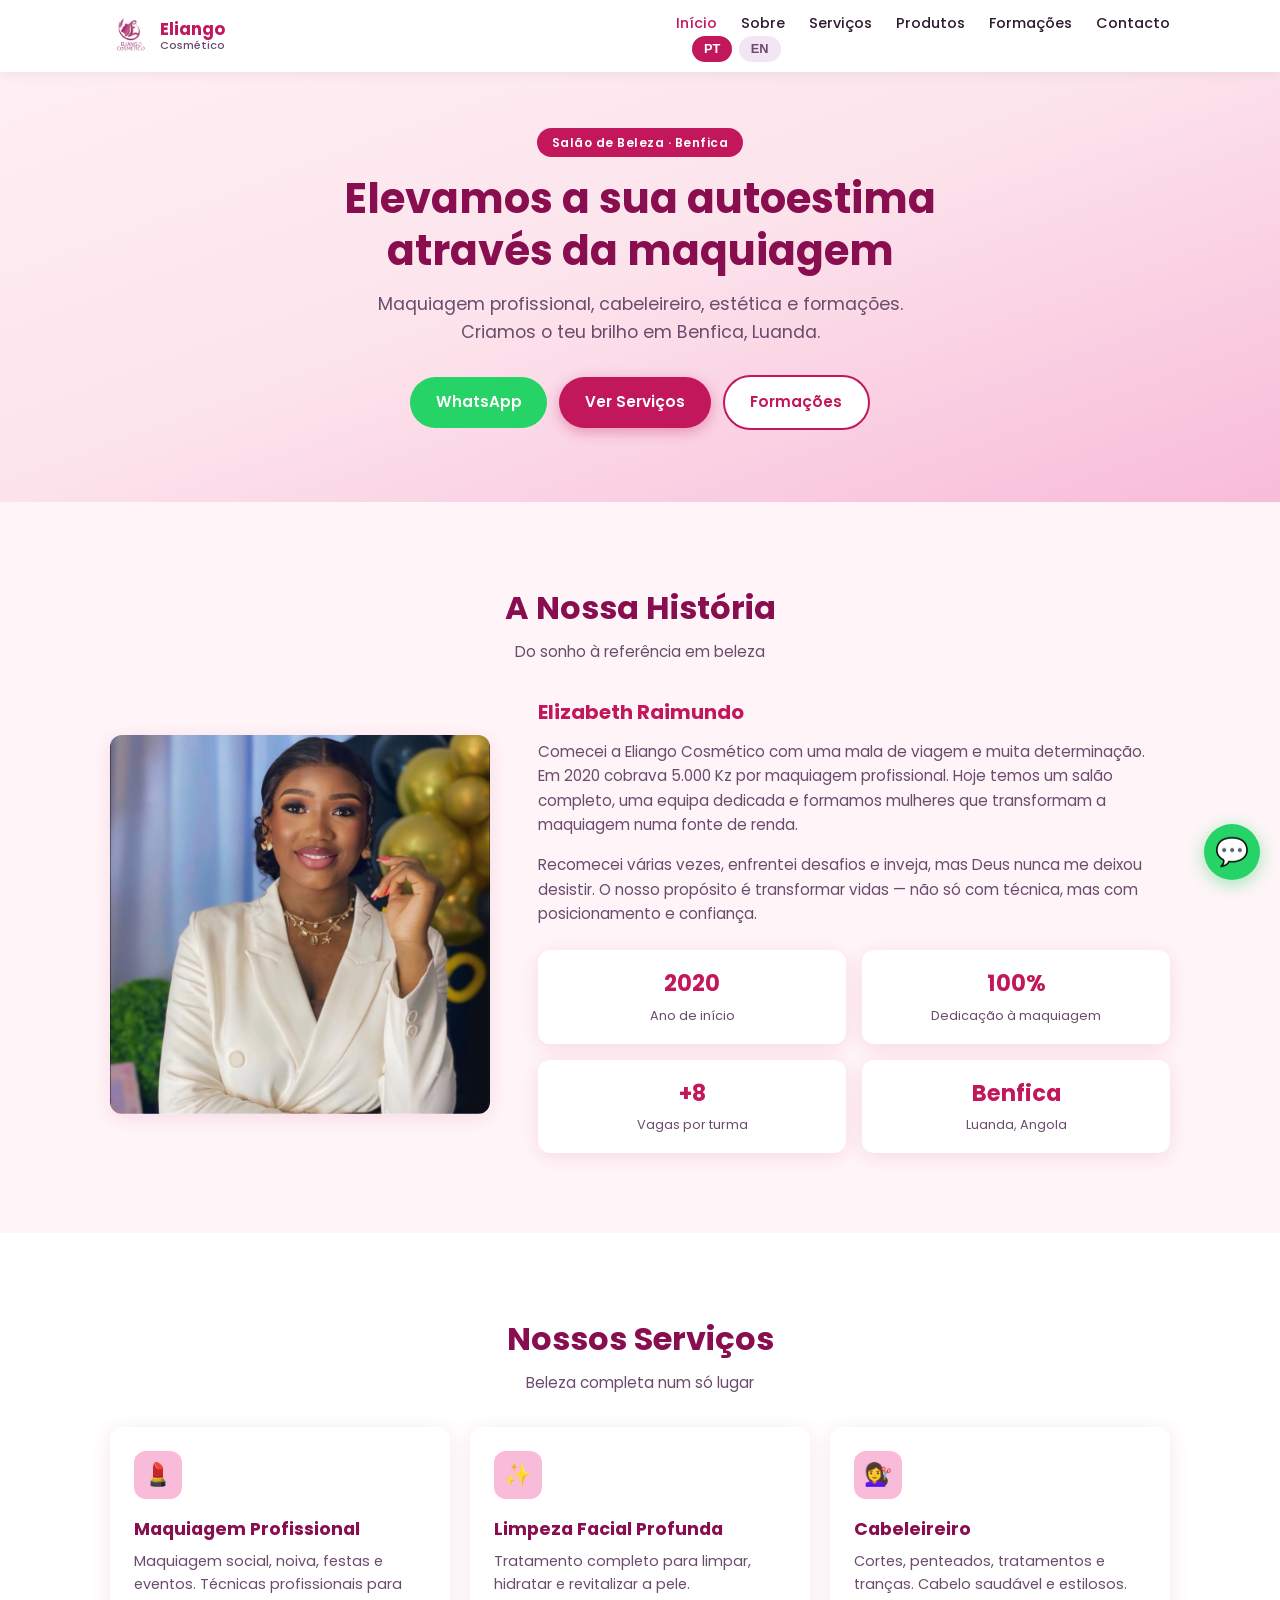
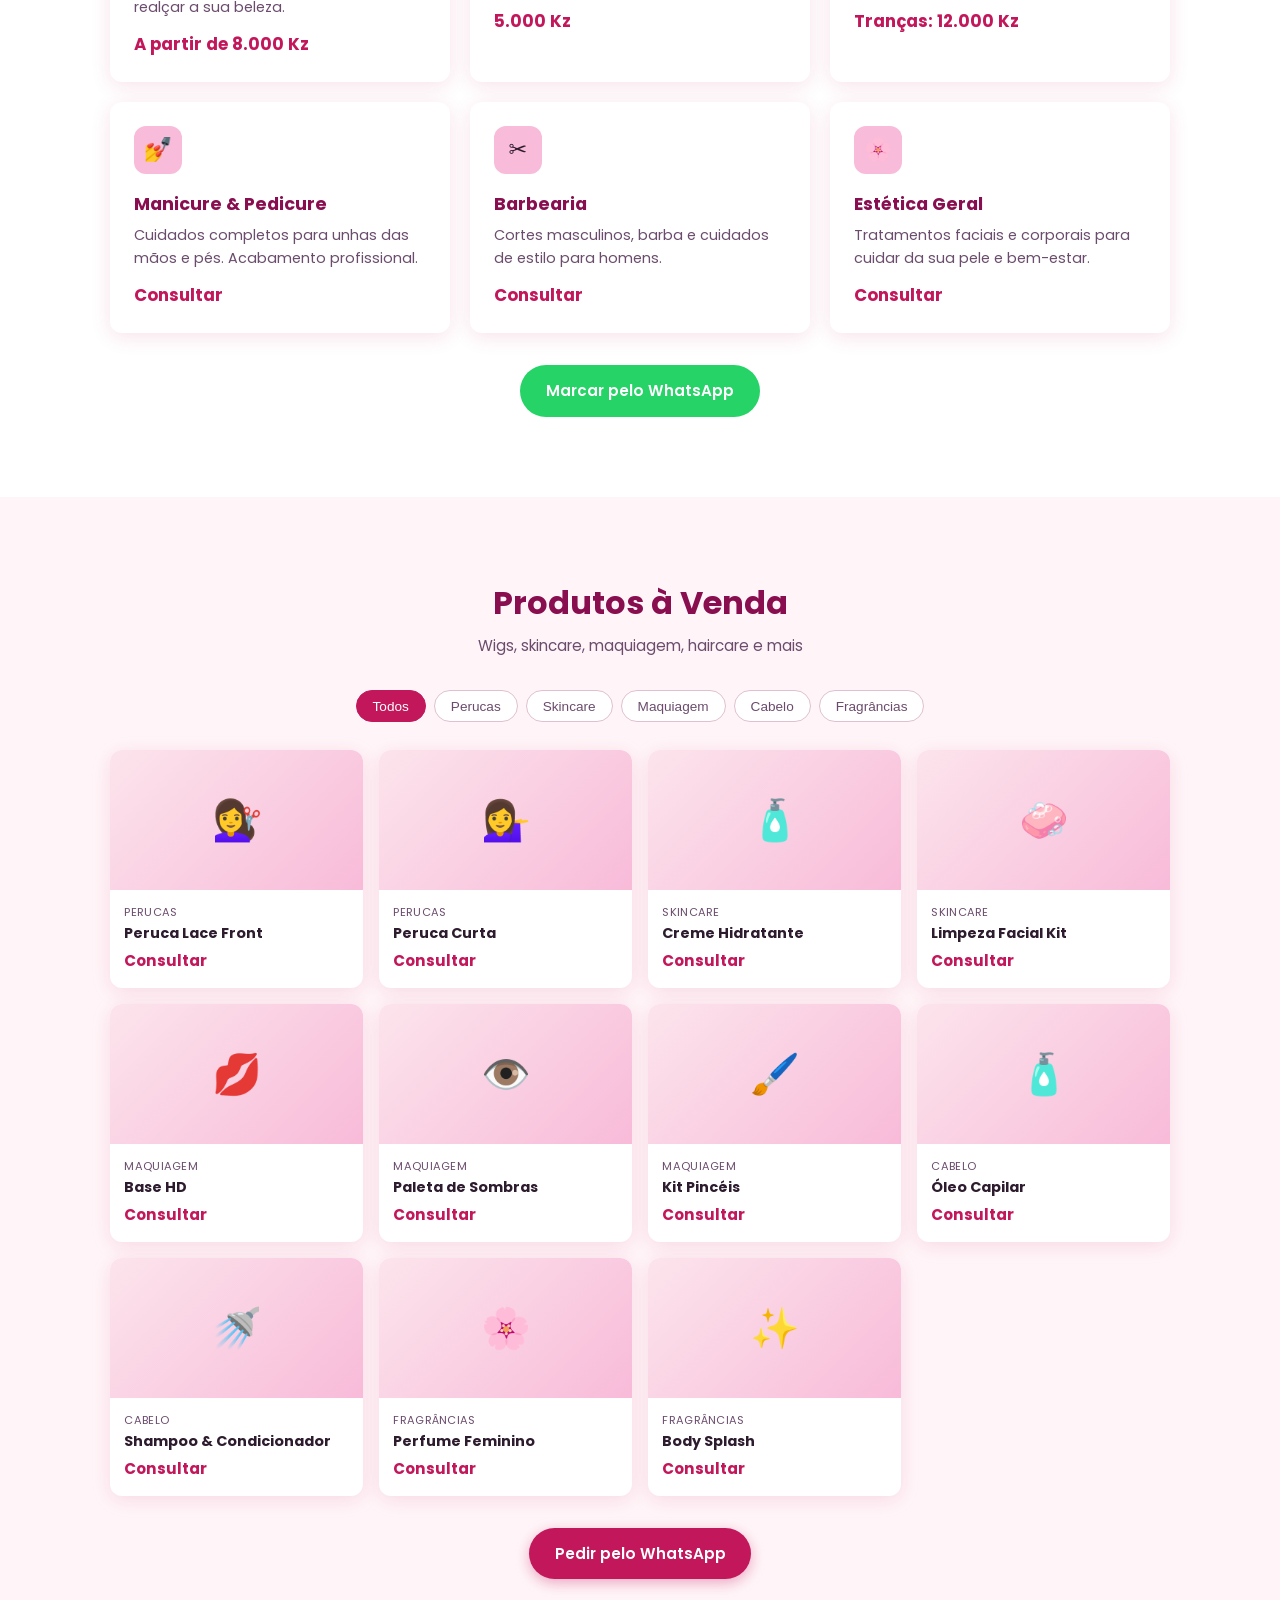
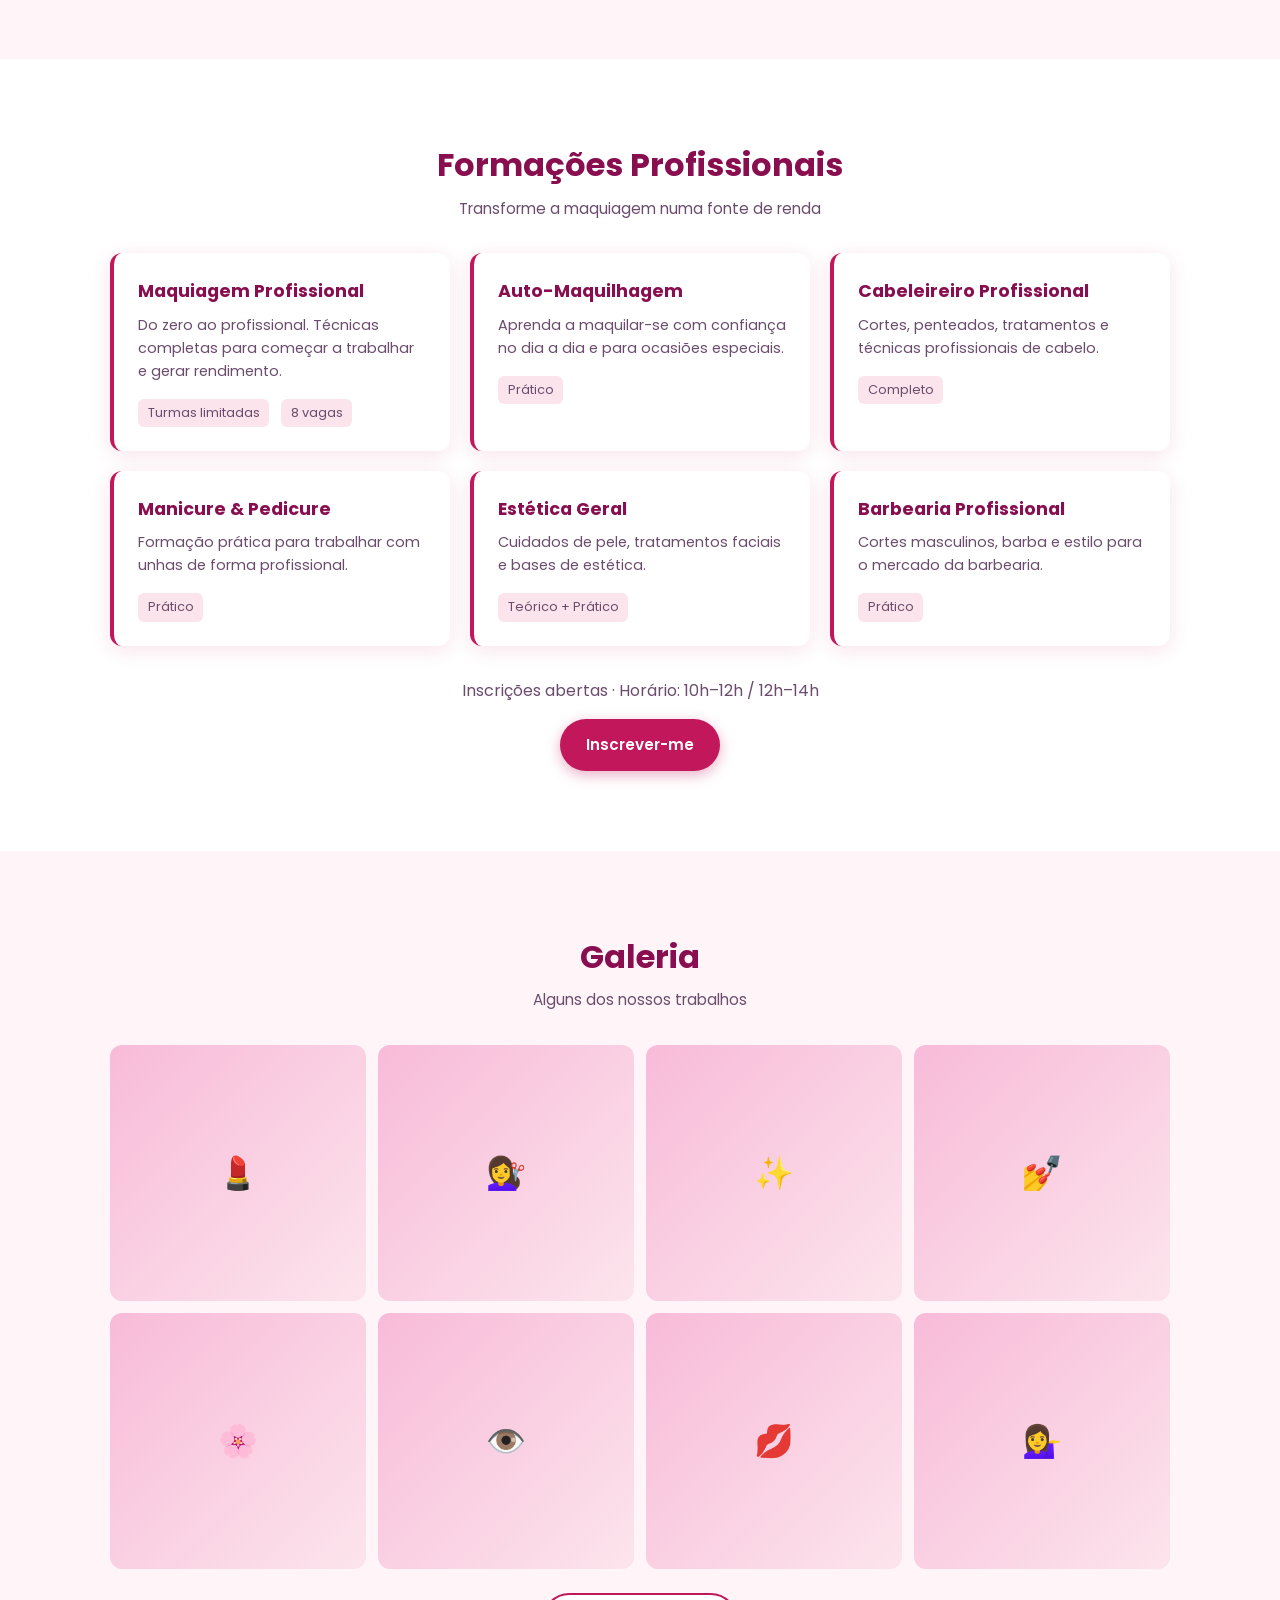
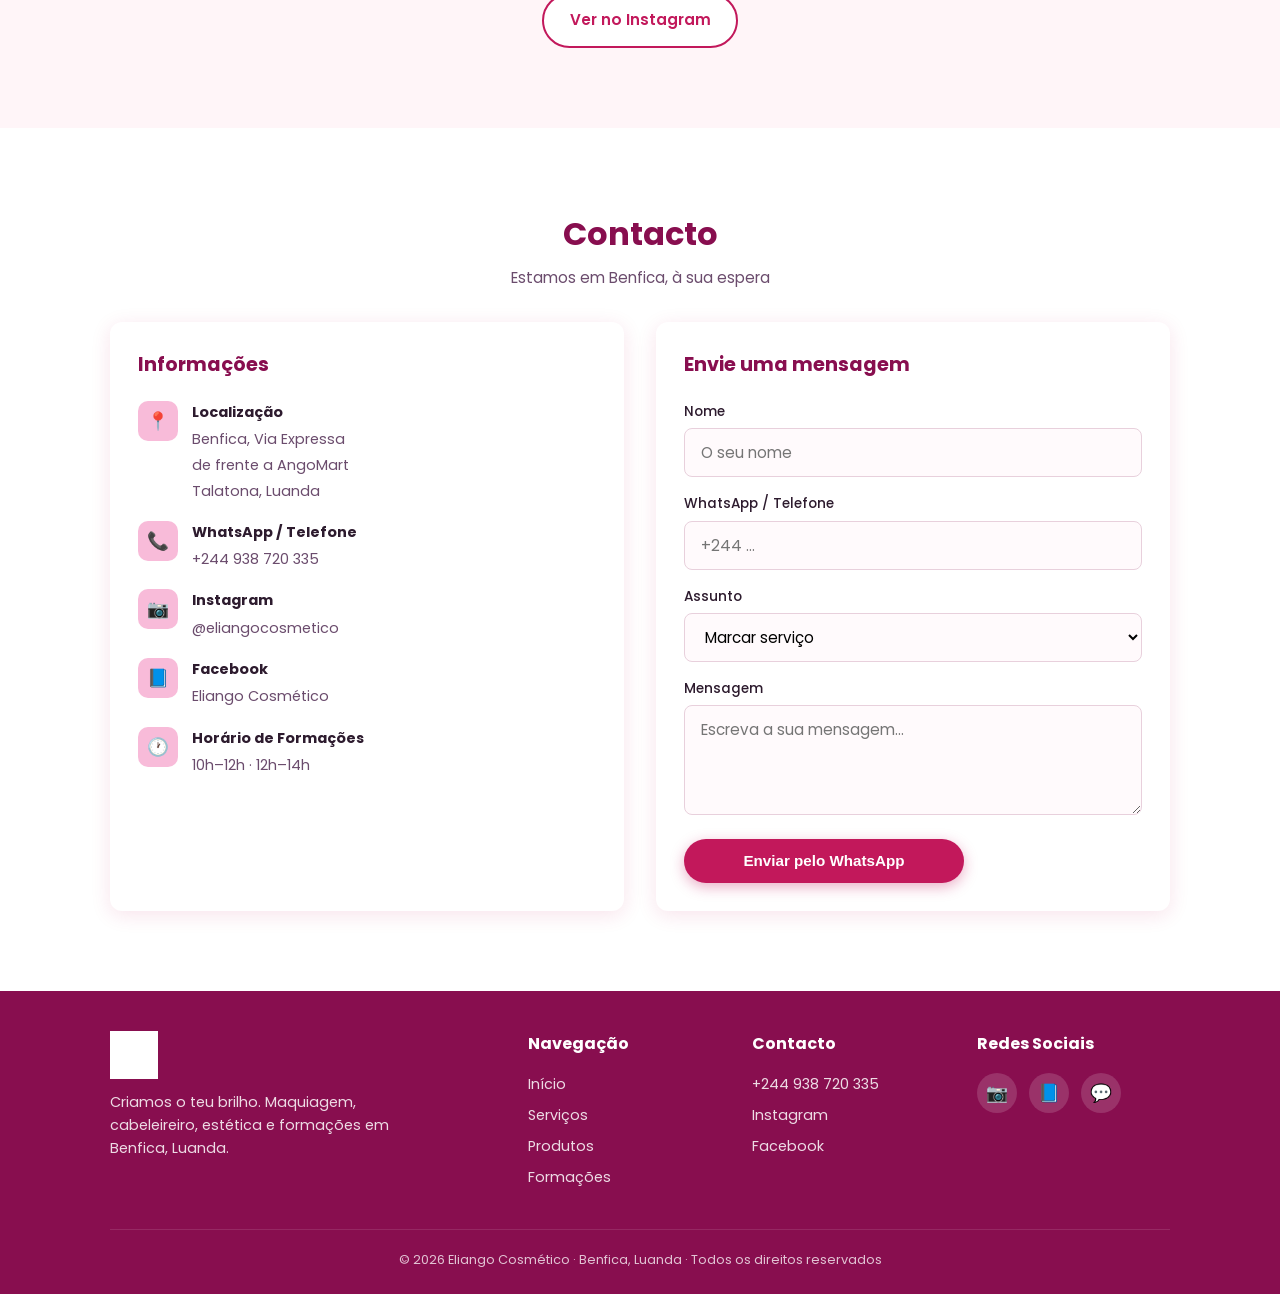
==== eliango-cosmetico/index.html @ 280f631f "Add files via upload" ====
<!DOCTYPE html>
<html lang="pt">
<head>
  <meta charset="UTF-8">
  <meta name="viewport" content="width=device-width, initial-scale=1.0">
  <title>Eliango Cosmético | Salão de Beleza - Benfica, Luanda</title>
  <meta name="description" content="Eliango Cosmético - Maquiagem, Cabeleireiro, Estética e Formações profissionais em Benfica, Talatona, Luanda. Elevamos a sua autoestima.">
  <link rel="preconnect" href="https://fonts.googleapis.com">
  <link rel="preconnect" href="https://fonts.gstatic.com" crossorigin>
  <link href="https://fonts.googleapis.com/css2?family=Poppins:wght@400;500;600;700&display=swap" rel="stylesheet">
  <link rel="stylesheet" href="css/style.css">
  <link rel="icon" href="images/logo.jpg">
</head>
<body>
  <!-- Header -->
  <header class="header">
    <div class="container header-inner">
      <a href="#inicio" class="logo">
        <img src="images/logo.jpg" alt="Eliango Cosmético">
        <div class="logo-text">
          Eliango
          <span>Cosmético</span>
        </div>
      </a>

      <button class="nav-toggle" aria-label="Menu" id="navToggle">
        <span></span>
        <span></span>
        <span></span>
      </button>

      <nav class="nav" id="nav">
        <ul>
          <li><a href="#inicio" data-lang="pt">Início</a><a href="#inicio" data-lang="en">Home</a></li>
          <li><a href="#sobre" data-lang="pt">Sobre</a><a href="#sobre" data-lang="en">About</a></li>
          <li><a href="#servicos" data-lang="pt">Serviços</a><a href="#servicos" data-lang="en">Services</a></li>
          <li><a href="#produtos" data-lang="pt">Produtos</a><a href="#produtos" data-lang="en">Products</a></li>
          <li><a href="#formacoes" data-lang="pt">Formações</a><a href="#formacoes" data-lang="en">Courses</a></li>
          <li><a href="#contacto" data-lang="pt">Contacto</a><a href="#contacto" data-lang="en">Contact</a></li>
        </ul>
        <div class="lang-toggle">
          <button class="lang-btn active" data-set-lang="pt">PT</button>
          <button class="lang-btn" data-set-lang="en">EN</button>
        </div>
      </nav>
    </div>
  </header>

  <!-- Hero -->
  <section class="hero" id="inicio">
    <div class="container hero-content">
      <span class="hero-badge" data-lang="pt">Salão de Beleza · Benfica</span>
      <span class="hero-badge" data-lang="en">Beauty Salon · Benfica</span>
      <h1 data-lang="pt">Elevamos a sua autoestima através da maquiagem</h1>
      <h1 data-lang="en">We elevate your self-esteem through makeup</h1>
      <p data-lang="pt">Maquiagem profissional, cabeleireiro, estética e formações. Criamos o teu brilho em Benfica, Luanda.</p>
      <p data-lang="en">Professional makeup, hairdressing, aesthetics and training. We create your glow in Benfica, Luanda.</p>
      <div class="hero-btns">
        <a href="https://wa.me/244938720335" class="btn btn-whatsapp" target="_blank" rel="noopener">
          <span>WhatsApp</span>
        </a>
        <a href="#servicos" class="btn btn-primary" data-lang="pt">Ver Serviços</a>
        <a href="#servicos" class="btn btn-primary" data-lang="en">View Services</a>
        <a href="#formacoes" class="btn btn-outline" data-lang="pt">Formações</a>
        <a href="#formacoes" class="btn btn-outline" data-lang="en">Courses</a>
      </div>
    </div>
  </section>

  <!-- About -->
  <section class="section" id="sobre">
    <div class="container">
      <div class="section-title">
        <h2 data-lang="pt">A Nossa História</h2>
        <h2 data-lang="en">Our Story</h2>
        <p data-lang="pt">Do sonho à referência em beleza</p>
        <p data-lang="en">From dream to beauty reference</p>
      </div>
      <div class="about-grid">
        <img src="images/owner.jpg" alt="Elizabeth Raimundo - Fundadora" class="about-img">
        <div class="about-text">
          <h3 data-lang="pt">Elizabeth Raimundo</h3>
          <h3 data-lang="en">Elizabeth Raimundo</h3>
          <p data-lang="pt">Comecei a Eliango Cosmético com uma mala de viagem e muita determinação. Em 2020 cobrava 5.000 Kz por maquiagem profissional. Hoje temos um salão completo, uma equipa dedicada e formamos mulheres que transformam a maquiagem numa fonte de renda.</p>
          <p data-lang="en">I started Eliango Cosmético with a travel bag and a lot of determination. In 2020 I charged 5,000 Kz for professional makeup. Today we have a full salon, a dedicated team and we train women who turn makeup into a source of income.</p>
          <p data-lang="pt">Recomecei várias vezes, enfrentei desafios e inveja, mas Deus nunca me deixou desistir. O nosso propósito é transformar vidas — não só com técnica, mas com posicionamento e confiança.</p>
          <p data-lang="en">I restarted several times, faced challenges and envy, but God never let me give up. Our purpose is to transform lives — not only with technique, but with positioning and confidence.</p>
          <div class="about-stats">
            <div class="stat">
              <strong>2020</strong>
              <span data-lang="pt">Ano de início</span>
              <span data-lang="en">Starting year</span>
            </div>
            <div class="stat">
              <strong>100%</strong>
              <span data-lang="pt">Dedicação à maquiagem</span>
              <span data-lang="en">Dedicated to makeup</span>
            </div>
            <div class="stat">
              <strong>+8</strong>
              <span data-lang="pt">Vagas por turma</span>
              <span data-lang="en">Spots per class</span>
            </div>
            <div class="stat">
              <strong>Benfica</strong>
              <span data-lang="pt">Luanda, Angola</span>
              <span data-lang="en">Luanda, Angola</span>
            </div>
          </div>
        </div>
      </div>
    </div>
  </section>

  <!-- Services -->
  <section class="section" id="servicos" style="background:#fff;">
    <div class="container">
      <div class="section-title">
        <h2 data-lang="pt">Nossos Serviços</h2>
        <h2 data-lang="en">Our Services</h2>
        <p data-lang="pt">Beleza completa num só lugar</p>
        <p data-lang="en">Complete beauty in one place</p>
      </div>
      <div class="services-grid">
        <div class="service-card">
          <div class="service-icon">💄</div>
          <h3 data-lang="pt">Maquiagem Profissional</h3>
          <h3 data-lang="en">Professional Makeup</h3>
          <p data-lang="pt">Maquiagem social, noiva, festas e eventos. Técnicas profissionais para realçar a sua beleza.</p>
          <p data-lang="en">Social, bridal, party and event makeup. Professional techniques to enhance your beauty.</p>
          <div class="service-price">A partir de 8.000 Kz</div>
        </div>
        <div class="service-card">
          <div class="service-icon">✨</div>
          <h3 data-lang="pt">Limpeza Facial Profunda</h3>
          <h3 data-lang="en">Deep Facial Cleansing</h3>
          <p data-lang="pt">Tratamento completo para limpar, hidratar e revitalizar a pele.</p>
          <p data-lang="en">Complete treatment to cleanse, hydrate and revitalize the skin.</p>
          <div class="service-price">5.000 Kz</div>
        </div>
        <div class="service-card">
          <div class="service-icon">💇‍♀️</div>
          <h3 data-lang="pt">Cabeleireiro</h3>
          <h3 data-lang="en">Hairdressing</h3>
          <p data-lang="pt">Cortes, penteados, tratamentos e tranças. Cabelo saudável e estilosos.</p>
          <p data-lang="en">Cuts, hairstyles, treatments and braids. Healthy and stylish hair.</p>
          <div class="service-price">Tranças: 12.000 Kz</div>
        </div>
        <div class="service-card">
          <div class="service-icon">💅</div>
          <h3 data-lang="pt">Manicure & Pedicure</h3>
          <h3 data-lang="en">Manicure & Pedicure</h3>
          <p data-lang="pt">Cuidados completos para unhas das mãos e pés. Acabamento profissional.</p>
          <p data-lang="en">Complete care for hands and feet nails. Professional finish.</p>
          <div class="service-price">Consultar</div>
        </div>
        <div class="service-card">
          <div class="service-icon">✂️</div>
          <h3 data-lang="pt">Barbearia</h3>
          <h3 data-lang="en">Barbershop</h3>
          <p data-lang="pt">Cortes masculinos, barba e cuidados de estilo para homens.</p>
          <p data-lang="en">Men's cuts, beard and style care.</p>
          <div class="service-price">Consultar</div>
        </div>
        <div class="service-card">
          <div class="service-icon">🌸</div>
          <h3 data-lang="pt">Estética Geral</h3>
          <h3 data-lang="en">General Aesthetics</h3>
          <p data-lang="pt">Tratamentos faciais e corporais para cuidar da sua pele e bem-estar.</p>
          <p data-lang="en">Facial and body treatments to care for your skin and well-being.</p>
          <div class="service-price">Consultar</div>
        </div>
      </div>
      <div style="text-align:center;margin-top:2rem;">
        <a href="https://wa.me/244938720335?text=Olá! Gostaria de marcar um serviço." class="btn btn-whatsapp" target="_blank" rel="noopener" data-lang="pt">Marcar pelo WhatsApp</a>
        <a href="https://wa.me/244938720335?text=Hello! I would like to book a service." class="btn btn-whatsapp" target="_blank" rel="noopener" data-lang="en">Book via WhatsApp</a>
      </div>
    </div>
  </section>

  <!-- Products -->
  <section class="section" id="produtos">
    <div class="container">
      <div class="section-title">
        <h2 data-lang="pt">Produtos à Venda</h2>
        <h2 data-lang="en">Products for Sale</h2>
        <p data-lang="pt">Wigs, skincare, maquiagem, haircare e mais</p>
        <p data-lang="en">Wigs, skincare, makeup, haircare and more</p>
      </div>

      <div class="products-tabs">
        <button class="tab-btn active" data-tab="all" data-lang="pt">Todos</button>
        <button class="tab-btn active" data-tab="all" data-lang="en">All</button>
        <button class="tab-btn" data-tab="wigs" data-lang="pt">Perucas</button>
        <button class="tab-btn" data-tab="wigs" data-lang="en">Wigs</button>
        <button class="tab-btn" data-tab="skincare">Skincare</button>
        <button class="tab-btn" data-tab="makeup" data-lang="pt">Maquiagem</button>
        <button class="tab-btn" data-tab="makeup" data-lang="en">Makeup</button>
        <button class="tab-btn" data-tab="hair" data-lang="pt">Cabelo</button>
        <button class="tab-btn" data-tab="hair" data-lang="en">Haircare</button>
        <button class="tab-btn" data-tab="fragrance" data-lang="pt">Fragrâncias</button>
        <button class="tab-btn" data-tab="fragrance" data-lang="en">Fragrances</button>
      </div>

      <div class="products-grid" id="productsGrid">
        <!-- Wigs -->
        <div class="product-card" data-cat="wigs">
          <div class="product-img">💇‍♀️</div>
          <div class="product-info">
            <div class="cat" data-lang="pt">Perucas</div>
            <div class="cat" data-lang="en">Wigs</div>
            <h4 data-lang="pt">Peruca Lace Front</h4>
            <h4 data-lang="en">Lace Front Wig</h4>
            <div class="price">Consultar</div>
          </div>
        </div>
        <div class="product-card" data-cat="wigs">
          <div class="product-img">💁‍♀️</div>
          <div class="product-info">
            <div class="cat" data-lang="pt">Perucas</div>
            <div class="cat" data-lang="en">Wigs</div>
            <h4 data-lang="pt">Peruca Curta</h4>
            <h4 data-lang="en">Short Wig</h4>
            <div class="price">Consultar</div>
          </div>
        </div>
        <!-- Skincare -->
        <div class="product-card" data-cat="skincare">
          <div class="product-img">🧴</div>
          <div class="product-info">
            <div class="cat">Skincare</div>
            <h4 data-lang="pt">Creme Hidratante</h4>
            <h4 data-lang="en">Moisturizing Cream</h4>
            <div class="price">Consultar</div>
          </div>
        </div>
        <div class="product-card" data-cat="skincare">
          <div class="product-img">🧼</div>
          <div class="product-info">
            <div class="cat">Skincare</div>
            <h4 data-lang="pt">Limpeza Facial Kit</h4>
            <h4 data-lang="en">Facial Cleansing Kit</h4>
            <div class="price">Consultar</div>
          </div>
        </div>
        <!-- Makeup -->
        <div class="product-card" data-cat="makeup">
          <div class="product-img">💋</div>
          <div class="product-info">
            <div class="cat" data-lang="pt">Maquiagem</div>
            <div class="cat" data-lang="en">Makeup</div>
            <h4 data-lang="pt">Base HD</h4>
            <h4 data-lang="en">HD Foundation</h4>
            <div class="price">Consultar</div>
          </div>
        </div>
        <div class="product-card" data-cat="makeup">
          <div class="product-img">👁️</div>
          <div class="product-info">
            <div class="cat" data-lang="pt">Maquiagem</div>
            <div class="cat" data-lang="en">Makeup</div>
            <h4 data-lang="pt">Paleta de Sombras</h4>
            <h4 data-lang="en">Eyeshadow Palette</h4>
            <div class="price">Consultar</div>
          </div>
        </div>
        <div class="product-card" data-cat="makeup">
          <div class="product-img">🖌️</div>
          <div class="product-info">
            <div class="cat" data-lang="pt">Maquiagem</div>
            <div class="cat" data-lang="en">Makeup</div>
            <h4 data-lang="pt">Kit Pincéis</h4>
            <h4 data-lang="en">Brush Kit</h4>
            <div class="price">Consultar</div>
          </div>
        </div>
        <!-- Hair -->
        <div class="product-card" data-cat="hair">
          <div class="product-img">🧴</div>
          <div class="product-info">
            <div class="cat" data-lang="pt">Cabelo</div>
            <div class="cat" data-lang="en">Haircare</div>
            <h4 data-lang="pt">Óleo Capilar</h4>
            <h4 data-lang="en">Hair Oil</h4>
            <div class="price">Consultar</div>
          </div>
        </div>
        <div class="product-card" data-cat="hair">
          <div class="product-img">🚿</div>
          <div class="product-info">
            <div class="cat" data-lang="pt">Cabelo</div>
            <div class="cat" data-lang="en">Haircare</div>
            <h4 data-lang="pt">Shampoo & Condicionador</h4>
            <h4 data-lang="en">Shampoo & Conditioner</h4>
            <div class="price">Consultar</div>
          </div>
        </div>
        <!-- Fragrance -->
        <div class="product-card" data-cat="fragrance">
          <div class="product-img">🌸</div>
          <div class="product-info">
            <div class="cat" data-lang="pt">Fragrâncias</div>
            <div class="cat" data-lang="en">Fragrances</div>
            <h4 data-lang="pt">Perfume Feminino</h4>
            <h4 data-lang="en">Women's Perfume</h4>
            <div class="price">Consultar</div>
          </div>
        </div>
        <div class="product-card" data-cat="fragrance">
          <div class="product-img">✨</div>
          <div class="product-info">
            <div class="cat" data-lang="pt">Fragrâncias</div>
            <div class="cat" data-lang="en">Fragrances</div>
            <h4 data-lang="pt">Body Splash</h4>
            <h4 data-lang="en">Body Splash</h4>
            <div class="price">Consultar</div>
          </div>
        </div>
      </div>
      <div style="text-align:center;margin-top:2rem;">
        <a href="https://wa.me/244938720335?text=Olá! Quero saber sobre produtos disponíveis." class="btn btn-primary" target="_blank" rel="noopener" data-lang="pt">Pedir pelo WhatsApp</a>
        <a href="https://wa.me/244938720335?text=Hello! I want to know about available products." class="btn btn-primary" target="_blank" rel="noopener" data-lang="en">Ask via WhatsApp</a>
      </div>
    </div>
  </section>

  <!-- Courses -->
  <section class="section" id="formacoes" style="background:#fff;">
    <div class="container">
      <div class="section-title">
        <h2 data-lang="pt">Formações Profissionais</h2>
        <h2 data-lang="en">Professional Courses</h2>
        <p data-lang="pt">Transforme a maquiagem numa fonte de renda</p>
        <p data-lang="en">Turn makeup into a source of income</p>
      </div>
      <div class="courses-grid">
        <div class="course-card">
          <h3 data-lang="pt">Maquiagem Profissional</h3>
          <h3 data-lang="en">Professional Makeup</h3>
          <p data-lang="pt">Do zero ao profissional. Técnicas completas para começar a trabalhar e gerar rendimento.</p>
          <p data-lang="en">From zero to professional. Complete techniques to start working and generate income.</p>
          <div class="course-meta">
            <span data-lang="pt">Turmas limitadas</span>
            <span data-lang="en">Limited classes</span>
            <span data-lang="pt">8 vagas</span>
            <span data-lang="en">8 spots</span>
          </div>
        </div>
        <div class="course-card">
          <h3 data-lang="pt">Auto-Maquilhagem</h3>
          <h3 data-lang="en">Self-Makeup</h3>
          <p data-lang="pt">Aprenda a maquilar-se com confiança no dia a dia e para ocasiões especiais.</p>
          <p data-lang="en">Learn to do your own makeup with confidence for everyday and special occasions.</p>
          <div class="course-meta">
            <span data-lang="pt">Prático</span>
            <span data-lang="en">Practical</span>
          </div>
        </div>
        <div class="course-card">
          <h3 data-lang="pt">Cabeleireiro Profissional</h3>
          <h3 data-lang="en">Professional Hairdressing</h3>
          <p data-lang="pt">Cortes, penteados, tratamentos e técnicas profissionais de cabelo.</p>
          <p data-lang="en">Cuts, hairstyles, treatments and professional hair techniques.</p>
          <div class="course-meta">
            <span data-lang="pt">Completo</span>
            <span data-lang="en">Complete</span>
          </div>
        </div>
        <div class="course-card">
          <h3 data-lang="pt">Manicure & Pedicure</h3>
          <h3 data-lang="en">Manicure & Pedicure</h3>
          <p data-lang="pt">Formação prática para trabalhar com unhas de forma profissional.</p>
          <p data-lang="en">Practical training to work with nails professionally.</p>
          <div class="course-meta">
            <span data-lang="pt">Prático</span>
            <span data-lang="en">Practical</span>
          </div>
        </div>
        <div class="course-card">
          <h3 data-lang="pt">Estética Geral</h3>
          <h3 data-lang="en">General Aesthetics</h3>
          <p data-lang="pt">Cuidados de pele, tratamentos faciais e bases de estética.</p>
          <p data-lang="en">Skin care, facial treatments and aesthetics foundations.</p>
          <div class="course-meta">
            <span data-lang="pt">Teórico + Prático</span>
            <span data-lang="en">Theory + Practice</span>
          </div>
        </div>
        <div class="course-card">
          <h3 data-lang="pt">Barbearia Profissional</h3>
          <h3 data-lang="en">Professional Barbershop</h3>
          <p data-lang="pt">Cortes masculinos, barba e estilo para o mercado da barbearia.</p>
          <p data-lang="en">Men's cuts, beard and style for the barbershop market.</p>
          <div class="course-meta">
            <span data-lang="pt">Prático</span>
            <span data-lang="en">Practical</span>
          </div>
        </div>
      </div>
      <div style="text-align:center;margin-top:2rem;">
        <p style="margin-bottom:1rem;color:var(--text-light);" data-lang="pt">Inscrições abertas · Horário: 10h–12h / 12h–14h</p>
        <p style="margin-bottom:1rem;color:var(--text-light);" data-lang="en">Registrations open · Schedule: 10h–12h / 12h–14h</p>
        <a href="https://wa.me/244938720335?text=Olá! Quero informações sobre as formações." class="btn btn-primary" target="_blank" rel="noopener" data-lang="pt">Inscrever-me</a>
        <a href="https://wa.me/244938720335?text=Hello! I want information about the courses." class="btn btn-primary" target="_blank" rel="noopener" data-lang="en">Enroll</a>
      </div>
    </div>
  </section>

  <!-- Gallery teaser -->
  <section class="section" id="galeria">
    <div class="container">
      <div class="section-title">
        <h2 data-lang="pt">Galeria</h2>
        <h2 data-lang="en">Gallery</h2>
        <p data-lang="pt">Alguns dos nossos trabalhos</p>
        <p data-lang="en">Some of our work</p>
      </div>
      <div class="gallery-grid">
        <div class="gallery-item">💄</div>
        <div class="gallery-item">💇‍♀️</div>
        <div class="gallery-item">✨</div>
        <div class="gallery-item">💅</div>
        <div class="gallery-item">🌸</div>
        <div class="gallery-item">👁️</div>
        <div class="gallery-item">💋</div>
        <div class="gallery-item">💁‍♀️</div>
      </div>
      <div style="text-align:center;margin-top:1.5rem;">
        <a href="https://www.instagram.com/eliangocosmetico/" target="_blank" rel="noopener" class="btn btn-outline" data-lang="pt">Ver no Instagram</a>
        <a href="https://www.instagram.com/eliangocosmetico/" target="_blank" rel="noopener" class="btn btn-outline" data-lang="en">See on Instagram</a>
      </div>
    </div>
  </section>

  <!-- Contact -->
  <section class="section" id="contacto" style="background:#fff;">
    <div class="container">
      <div class="section-title">
        <h2 data-lang="pt">Contacto</h2>
        <h2 data-lang="en">Contact</h2>
        <p data-lang="pt">Estamos em Benfica, à sua espera</p>
        <p data-lang="en">We are in Benfica, waiting for you</p>
      </div>
      <div class="contact-grid">
        <div class="contact-info">
          <h3 data-lang="pt">Informações</h3>
          <h3 data-lang="en">Information</h3>
          <div class="contact-item">
            <div class="icon">📍</div>
            <div>
              <strong data-lang="pt">Localização</strong>
              <strong data-lang="en">Location</strong>
              <span>Benfica, Via Expressa<br>de frente a AngoMart<br>Talatona, Luanda</span>
            </div>
          </div>
          <div class="contact-item">
            <div class="icon">📞</div>
            <div>
              <strong>WhatsApp / Telefone</strong>
              <a href="https://wa.me/244938720335">+244 938 720 335</a>
            </div>
          </div>
          <div class="contact-item">
            <div class="icon">📷</div>
            <div>
              <strong>Instagram</strong>
              <a href="https://www.instagram.com/eliangocosmetico/" target="_blank" rel="noopener">@eliangocosmetico</a>
            </div>
          </div>
          <div class="contact-item">
            <div class="icon">📘</div>
            <div>
              <strong>Facebook</strong>
              <a href="https://www.facebook.com/profile.php?id=100077515462072" target="_blank" rel="noopener">Eliango Cosmético</a>
            </div>
          </div>
          <div class="contact-item">
            <div class="icon">🕐</div>
            <div>
              <strong data-lang="pt">Horário de Formações</strong>
              <strong data-lang="en">Course Schedule</strong>
              <span>10h–12h · 12h–14h</span>
            </div>
          </div>
        </div>

        <div class="contact-form">
          <h3 data-lang="pt">Envie uma mensagem</h3>
          <h3 data-lang="en">Send a message</h3>
          <form id="contactForm">
            <div class="form-group">
              <label data-lang="pt">Nome</label>
              <label data-lang="en">Name</label>
              <input type="text" name="name" required placeholder="O seu nome">
            </div>
            <div class="form-group">
              <label>WhatsApp / Telefone</label>
              <input type="tel" name="phone" required placeholder="+244 ...">
            </div>
            <div class="form-group">
              <label data-lang="pt">Assunto</label>
              <label data-lang="en">Subject</label>
              <select name="subject">
                <option value="servico" data-lang="pt">Marcar serviço</option>
                <option value="servico" data-lang="en">Book service</option>
                <option value="formacao" data-lang="pt">Formação</option>
                <option value="formacao" data-lang="en">Course</option>
                <option value="produto" data-lang="pt">Produtos</option>
                <option value="produto" data-lang="en">Products</option>
                <option value="outro" data-lang="pt">Outro</option>
                <option value="outro" data-lang="en">Other</option>
              </select>
            </div>
            <div class="form-group">
              <label data-lang="pt">Mensagem</label>
              <label data-lang="en">Message</label>
              <textarea name="message" required placeholder="Escreva a sua mensagem..."></textarea>
            </div>
            <button type="submit" class="btn btn-primary" style="width:100%;" data-lang="pt">Enviar pelo WhatsApp</button>
            <button type="submit" class="btn btn-primary" style="width:100%;" data-lang="en">Send via WhatsApp</button>
          </form>
        </div>
      </div>
    </div>
  </section>

  <!-- Footer -->
  <footer class="footer">
    <div class="container">
      <div class="footer-grid">
        <div class="footer-brand">
          <img src="images/logo.jpg" alt="Eliango Cosmético">
          <p data-lang="pt">Criamos o teu brilho. Maquiagem, cabeleireiro, estética e formações em Benfica, Luanda.</p>
          <p data-lang="en">We create your glow. Makeup, hairdressing, aesthetics and training in Benfica, Luanda.</p>
        </div>
        <div class="footer-links">
          <h4 data-lang="pt">Navegação</h4>
          <h4 data-lang="en">Navigation</h4>
          <a href="#inicio" data-lang="pt">Início</a>
          <a href="#inicio" data-lang="en">Home</a>
          <a href="#servicos" data-lang="pt">Serviços</a>
          <a href="#servicos" data-lang="en">Services</a>
          <a href="#produtos" data-lang="pt">Produtos</a>
          <a href="#produtos" data-lang="en">Products</a>
          <a href="#formacoes" data-lang="pt">Formações</a>
          <a href="#formacoes" data-lang="en">Courses</a>
        </div>
        <div class="footer-links">
          <h4 data-lang="pt">Contacto</h4>
          <h4 data-lang="en">Contact</h4>
          <a href="https://wa.me/244938720335">+244 938 720 335</a>
          <a href="https://www.instagram.com/eliangocosmetico/" target="_blank">Instagram</a>
          <a href="https://www.facebook.com/profile.php?id=100077515462072" target="_blank">Facebook</a>
        </div>
        <div>
          <h4 data-lang="pt">Redes Sociais</h4>
          <h4 data-lang="en">Social</h4>
          <div class="socials">
            <a href="https://www.instagram.com/eliangocosmetico/" target="_blank" rel="noopener" aria-label="Instagram">📷</a>
            <a href="https://www.facebook.com/profile.php?id=100077515462072" target="_blank" rel="noopener" aria-label="Facebook">📘</a>
            <a href="https://wa.me/244938720335" target="_blank" rel="noopener" aria-label="WhatsApp">💬</a>
          </div>
        </div>
      </div>
      <div class="footer-bottom">
        <p>© 2026 Eliango Cosmético · Benfica, Luanda · Todos os direitos reservados</p>
      </div>
    </div>
  </footer>

  <!-- Floating WhatsApp -->
  <a href="https://wa.me/244938720335" class="float-wa" target="_blank" rel="noopener" aria-label="WhatsApp">
    💬
  </a>

  <script src="js/main.js"></script>
</body>
</html>
---- eliango-cosmetico/css/style.css ----
/* Eliango Cosmético - Mobile First */
:root {
  --primary: #c2185b;
  --primary-dark: #880e4f;
  --primary-light: #f8bbd9;
  --accent: #f06292;
  --bg: #fff5f8;
  --text: #2d1b2e;
  --text-light: #6b4c6d;
  --white: #ffffff;
  --shadow: 0 4px 20px rgba(194, 24, 91, 0.12);
  --radius: 12px;
  --font: 'Poppins', system-ui, sans-serif;
}

* {
  margin: 0;
  padding: 0;
  box-sizing: border-box;
}

html {
  scroll-behavior: smooth;
}

body {
  font-family: var(--font);
  background: var(--bg);
  color: var(--text);
  line-height: 1.6;
  overflow-x: hidden;
}

img {
  max-width: 100%;
  height: auto;
  display: block;
}

a {
  text-decoration: none;
  color: inherit;
}

ul {
  list-style: none;
}

.container {
  width: 100%;
  max-width: 1100px;
  margin: 0 auto;
  padding: 0 1.25rem;
}

/* Header */
.header {
  position: fixed;
  top: 0;
  left: 0;
  right: 0;
  z-index: 1000;
  background: rgba(255, 255, 255, 0.97);
  backdrop-filter: blur(10px);
  box-shadow: 0 2px 12px rgba(0,0,0,0.06);
  transition: box-shadow 0.3s;
}

.header-inner {
  display: flex;
  align-items: center;
  justify-content: space-between;
  height: 64px;
}

.logo {
  display: flex;
  align-items: center;
  gap: 0.5rem;
}

.logo img {
  height: 42px;
  width: auto;
}

.logo-text {
  font-weight: 700;
  font-size: 1.05rem;
  color: var(--primary);
  line-height: 1.2;
}

.logo-text span {
  display: block;
  font-size: 0.7rem;
  font-weight: 500;
  color: var(--text-light);
}

.nav-toggle {
  display: flex;
  flex-direction: column;
  gap: 5px;
  background: none;
  border: none;
  cursor: pointer;
  padding: 6px;
}

.nav-toggle span {
  display: block;
  width: 24px;
  height: 2.5px;
  background: var(--primary);
  border-radius: 2px;
  transition: 0.3s;
}

.nav {
  position: fixed;
  top: 64px;
  left: 0;
  right: 0;
  background: var(--white);
  padding: 1.5rem;
  transform: translateY(-120%);
  opacity: 0;
  visibility: hidden;
  transition: 0.35s ease;
  box-shadow: var(--shadow);
}

.nav.open {
  transform: translateY(0);
  opacity: 1;
  visibility: visible;
}

.nav ul {
  display: flex;
  flex-direction: column;
  gap: 1rem;
}

.nav a {
  font-weight: 500;
  font-size: 1.05rem;
  color: var(--text);
  padding: 0.4rem 0;
  transition: color 0.2s;
}

.nav a:hover,
.nav a.active {
  color: var(--primary);
}

.lang-toggle {
  display: flex;
  gap: 0.4rem;
  margin-top: 1rem;
  padding-top: 1rem;
  border-top: 1px solid #eee;
}

.lang-btn {
  background: #f3e5f5;
  border: none;
  padding: 0.35rem 0.75rem;
  border-radius: 20px;
  font-size: 0.8rem;
  font-weight: 600;
  cursor: pointer;
  color: var(--text-light);
  transition: 0.2s;
}

.lang-btn.active {
  background: var(--primary);
  color: white;
}

/* Hero */
.hero {
  padding: 6.5rem 0 3.5rem;
  background: linear-gradient(160deg, #fff0f5 0%, #fce4ec 50%, #f8bbd9 100%);
  text-align: center;
}

.hero-content {
  max-width: 640px;
  margin: 0 auto;
}

.hero-badge {
  display: inline-block;
  background: var(--primary);
  color: white;
  font-size: 0.75rem;
  font-weight: 600;
  padding: 0.3rem 0.9rem;
  border-radius: 20px;
  margin-bottom: 1rem;
  letter-spacing: 0.5px;
}

.hero h1 {
  font-size: 1.85rem;
  font-weight: 700;
  line-height: 1.25;
  margin-bottom: 0.85rem;
  color: var(--primary-dark);
}

.hero p {
  font-size: 1rem;
  color: var(--text-light);
  margin-bottom: 1.75rem;
}

.hero-btns {
  display: flex;
  flex-direction: column;
  gap: 0.75rem;
  align-items: center;
}

.btn {
  display: inline-flex;
  align-items: center;
  justify-content: center;
  gap: 0.5rem;
  padding: 0.85rem 1.6rem;
  border-radius: 50px;
  font-weight: 600;
  font-size: 0.95rem;
  border: none;
  cursor: pointer;
  transition: 0.25s;
  width: 100%;
  max-width: 280px;
}

.btn-primary {
  background: var(--primary);
  color: white;
  box-shadow: 0 4px 14px rgba(194, 24, 91, 0.35);
}

.btn-primary:hover {
  background: var(--primary-dark);
  transform: translateY(-2px);
}

.btn-outline {
  background: white;
  color: var(--primary);
  border: 2px solid var(--primary);
}

.btn-outline:hover {
  background: var(--primary);
  color: white;
}

.btn-whatsapp {
  background: #25d366;
  color: white;
}

.btn-whatsapp:hover {
  background: #1da851;
}

/* Section common */
.section {
  padding: 3.5rem 0;
}

.section-title {
  text-align: center;
  margin-bottom: 2rem;
}

.section-title h2 {
  font-size: 1.6rem;
  font-weight: 700;
  color: var(--primary-dark);
  margin-bottom: 0.4rem;
}

.section-title p {
  color: var(--text-light);
  font-size: 0.95rem;
}

/* About */
.about-grid {
  display: flex;
  flex-direction: column;
  gap: 2rem;
  align-items: center;
}

.about-img {
  width: 100%;
  max-width: 320px;
  border-radius: var(--radius);
  box-shadow: var(--shadow);
  object-fit: cover;
}

.about-text h3 {
  font-size: 1.25rem;
  color: var(--primary);
  margin-bottom: 0.75rem;
}

.about-text p {
  color: var(--text-light);
  margin-bottom: 1rem;
  font-size: 0.95rem;
}

.about-stats {
  display: grid;
  grid-template-columns: repeat(2, 1fr);
  gap: 1rem;
  margin-top: 1.5rem;
}

.stat {
  background: white;
  padding: 1rem;
  border-radius: var(--radius);
  text-align: center;
  box-shadow: var(--shadow);
}

.stat strong {
  display: block;
  font-size: 1.4rem;
  color: var(--primary);
}

.stat span {
  font-size: 0.8rem;
  color: var(--text-light);
}

/* Services */
.services-grid {
  display: grid;
  grid-template-columns: 1fr;
  gap: 1.25rem;
}

.service-card {
  background: white;
  border-radius: var(--radius);
  padding: 1.5rem;
  box-shadow: var(--shadow);
  transition: transform 0.25s, box-shadow 0.25s;
}

.service-card:hover {
  transform: translateY(-4px);
  box-shadow: 0 8px 28px rgba(194, 24, 91, 0.18);
}

.service-icon {
  width: 48px;
  height: 48px;
  background: var(--primary-light);
  border-radius: 12px;
  display: flex;
  align-items: center;
  justify-content: center;
  font-size: 1.4rem;
  margin-bottom: 1rem;
}

.service-card h3 {
  font-size: 1.1rem;
  margin-bottom: 0.4rem;
  color: var(--primary-dark);
}

.service-card p {
  font-size: 0.9rem;
  color: var(--text-light);
  margin-bottom: 0.75rem;
}

.service-price {
  font-weight: 700;
  color: var(--primary);
  font-size: 1.05rem;
}

.service-price small {
  font-weight: 500;
  font-size: 0.8rem;
  color: var(--text-light);
}

/* Products */
.products-tabs {
  display: flex;
  flex-wrap: wrap;
  gap: 0.5rem;
  justify-content: center;
  margin-bottom: 1.75rem;
}

.tab-btn {
  background: white;
  border: 1.5px solid #e0c0d0;
  padding: 0.45rem 1rem;
  border-radius: 25px;
  font-size: 0.85rem;
  font-weight: 500;
  cursor: pointer;
  color: var(--text-light);
  transition: 0.2s;
}

.tab-btn.active,
.tab-btn:hover {
  background: var(--primary);
  border-color: var(--primary);
  color: white;
}

.products-grid {
  display: grid;
  grid-template-columns: repeat(2, 1fr);
  gap: 1rem;
}

.product-card {
  background: white;
  border-radius: var(--radius);
  overflow: hidden;
  box-shadow: var(--shadow);
  transition: transform 0.25s;
}

.product-card:hover {
  transform: translateY(-3px);
}

.product-img {
  height: 140px;
  background: linear-gradient(135deg, #fce4ec, #f8bbd9);
  display: flex;
  align-items: center;
  justify-content: center;
  font-size: 2.5rem;
}

.product-info {
  padding: 0.9rem;
}

.product-info h4 {
  font-size: 0.9rem;
  margin-bottom: 0.25rem;
  color: var(--text);
}

.product-info .price {
  font-weight: 700;
  color: var(--primary);
  font-size: 0.95rem;
}

.product-info .cat {
  font-size: 0.7rem;
  color: var(--text-light);
  text-transform: uppercase;
  letter-spacing: 0.3px;
}

/* Courses */
.courses-grid {
  display: grid;
  grid-template-columns: 1fr;
  gap: 1.25rem;
}

.course-card {
  background: white;
  border-radius: var(--radius);
  padding: 1.5rem;
  box-shadow: var(--shadow);
  border-left: 4px solid var(--primary);
}

.course-card h3 {
  font-size: 1.1rem;
  color: var(--primary-dark);
  margin-bottom: 0.5rem;
}

.course-card p {
  font-size: 0.9rem;
  color: var(--text-light);
  margin-bottom: 1rem;
}

.course-meta {
  display: flex;
  flex-wrap: wrap;
  gap: 0.75rem;
  font-size: 0.8rem;
  color: var(--text-light);
}

.course-meta span {
  background: #fce4ec;
  padding: 0.25rem 0.6rem;
  border-radius: 6px;
}

/* Gallery */
.gallery-grid {
  display: grid;
  grid-template-columns: repeat(2, 1fr);
  gap: 0.75rem;
}

.gallery-item {
  border-radius: var(--radius);
  overflow: hidden;
  aspect-ratio: 1;
  background: linear-gradient(135deg, #f8bbd9, #fce4ec);
  display: flex;
  align-items: center;
  justify-content: center;
  font-size: 2rem;
  color: var(--primary);
}

/* Contact */
.contact-grid {
  display: flex;
  flex-direction: column;
  gap: 2rem;
}

.contact-info {
  background: white;
  padding: 1.75rem;
  border-radius: var(--radius);
  box-shadow: var(--shadow);
}

.contact-info h3 {
  font-size: 1.2rem;
  color: var(--primary-dark);
  margin-bottom: 1.25rem;
}

.contact-item {
  display: flex;
  gap: 0.9rem;
  margin-bottom: 1.1rem;
  align-items: flex-start;
}

.contact-item .icon {
  width: 40px;
  height: 40px;
  background: var(--primary-light);
  border-radius: 10px;
  display: flex;
  align-items: center;
  justify-content: center;
  font-size: 1.1rem;
  flex-shrink: 0;
}

.contact-item strong {
  display: block;
  font-size: 0.9rem;
  margin-bottom: 0.15rem;
}

.contact-item span,
.contact-item a {
  font-size: 0.9rem;
  color: var(--text-light);
}

.contact-item a:hover {
  color: var(--primary);
}

.contact-form {
  background: white;
  padding: 1.75rem;
  border-radius: var(--radius);
  box-shadow: var(--shadow);
}

.contact-form h3 {
  font-size: 1.2rem;
  color: var(--primary-dark);
  margin-bottom: 1.25rem;
}

.form-group {
  margin-bottom: 1rem;
}

.form-group label {
  display: block;
  font-size: 0.85rem;
  font-weight: 500;
  margin-bottom: 0.35rem;
  color: var(--text);
}

.form-group input,
.form-group select,
.form-group textarea {
  width: 100%;
  padding: 0.75rem 1rem;
  border: 1.5px solid #e8d0dc;
  border-radius: 8px;
  font-family: inherit;
  font-size: 0.95rem;
  transition: border-color 0.2s;
  background: #fffafc;
}

.form-group input:focus,
.form-group select:focus,
.form-group textarea:focus {
  outline: none;
  border-color: var(--primary);
}

.form-group textarea {
  min-height: 110px;
  resize: vertical;
}

/* Footer */
.footer {
  background: var(--primary-dark);
  color: white;
  padding: 2.5rem 0 1.5rem;
}

.footer-grid {
  display: grid;
  grid-template-columns: 1fr;
  gap: 2rem;
  margin-bottom: 2rem;
}

.footer-brand img {
  height: 48px;
  margin-bottom: 0.75rem;
  filter: brightness(0) invert(1);
}

.footer-brand p {
  font-size: 0.9rem;
  opacity: 0.85;
  max-width: 280px;
}

.footer h4 {
  font-size: 1rem;
  margin-bottom: 1rem;
}

.footer-links a {
  display: block;
  font-size: 0.9rem;
  opacity: 0.85;
  margin-bottom: 0.5rem;
  transition: opacity 0.2s;
}

.footer-links a:hover {
  opacity: 1;
}

.socials {
  display: flex;
  gap: 0.75rem;
}

.socials a {
  width: 40px;
  height: 40px;
  background: rgba(255,255,255,0.15);
  border-radius: 50%;
  display: flex;
  align-items: center;
  justify-content: center;
  font-size: 1.1rem;
  transition: background 0.2s;
}

.socials a:hover {
  background: rgba(255,255,255,0.3);
}

.footer-bottom {
  border-top: 1px solid rgba(255,255,255,0.15);
  padding-top: 1.25rem;
  text-align: center;
  font-size: 0.8rem;
  opacity: 0.75;
}

/* Floating WhatsApp */
.float-wa {
  position: fixed;
  bottom: 1.25rem;
  right: 1.25rem;
  width: 56px;
  height: 56px;
  background: #25d366;
  color: white;
  border-radius: 50%;
  display: flex;
  align-items: center;
  justify-content: center;
  font-size: 1.7rem;
  box-shadow: 0 4px 18px rgba(37, 211, 102, 0.45);
  z-index: 999;
  transition: transform 0.2s;
}

.float-wa:hover {
  transform: scale(1.08);
}

/* Desktop */
@media (min-width: 768px) {
  .header-inner {
    height: 72px;
  }

  .nav-toggle {
    display: none;
  }

  .nav {
    position: static;
    transform: none;
    opacity: 1;
    visibility: visible;
    background: transparent;
    box-shadow: none;
    padding: 0;
  }

  .nav ul {
    flex-direction: row;
    gap: 1.5rem;
    align-items: center;
  }

  .nav a {
    font-size: 0.9rem;
  }

  .lang-toggle {
    margin: 0 0 0 1rem;
    padding: 0;
    border: none;
  }

  .hero {
    padding: 8rem 0 4.5rem;
  }

  .hero h1 {
    font-size: 2.6rem;
  }

  .hero p {
    font-size: 1.1rem;
  }

  .hero-btns {
    flex-direction: row;
    justify-content: center;
  }

  .btn {
    width: auto;
  }

  .section {
    padding: 5rem 0;
  }

  .section-title h2 {
    font-size: 2rem;
  }

  .about-grid {
    flex-direction: row;
    gap: 3rem;
    text-align: left;
  }

  .about-img {
    max-width: 380px;
  }

  .services-grid {
    grid-template-columns: repeat(2, 1fr);
  }

  .products-grid {
    grid-template-columns: repeat(3, 1fr);
  }

  .courses-grid {
    grid-template-columns: repeat(2, 1fr);
  }

  .gallery-grid {
    grid-template-columns: repeat(4, 1fr);
  }

  .contact-grid {
    flex-direction: row;
  }

  .contact-info,
  .contact-form {
    flex: 1;
  }

  .footer-grid {
    grid-template-columns: 2fr 1fr 1fr 1fr;
  }
}

@media (min-width: 1024px) {
  .services-grid {
    grid-template-columns: repeat(3, 1fr);
  }

  .products-grid {
    grid-template-columns: repeat(4, 1fr);
  }

  .courses-grid {
    grid-template-columns: repeat(3, 1fr);
  }
}

/* Language toggle visibility */
[data-lang="en"] {
  display: none !important;
}

body.en [data-lang="pt"] {
  display: none !important;
}

body.en [data-lang="en"] {
  display: revert !important;
}

body.en .nav a[data-lang="en"] {
  display: inline !important;
}

body.en .btn[data-lang="en"],
body.en .tab-btn[data-lang="en"],
body.en .lang-btn {
  display: inline-flex !important;
}
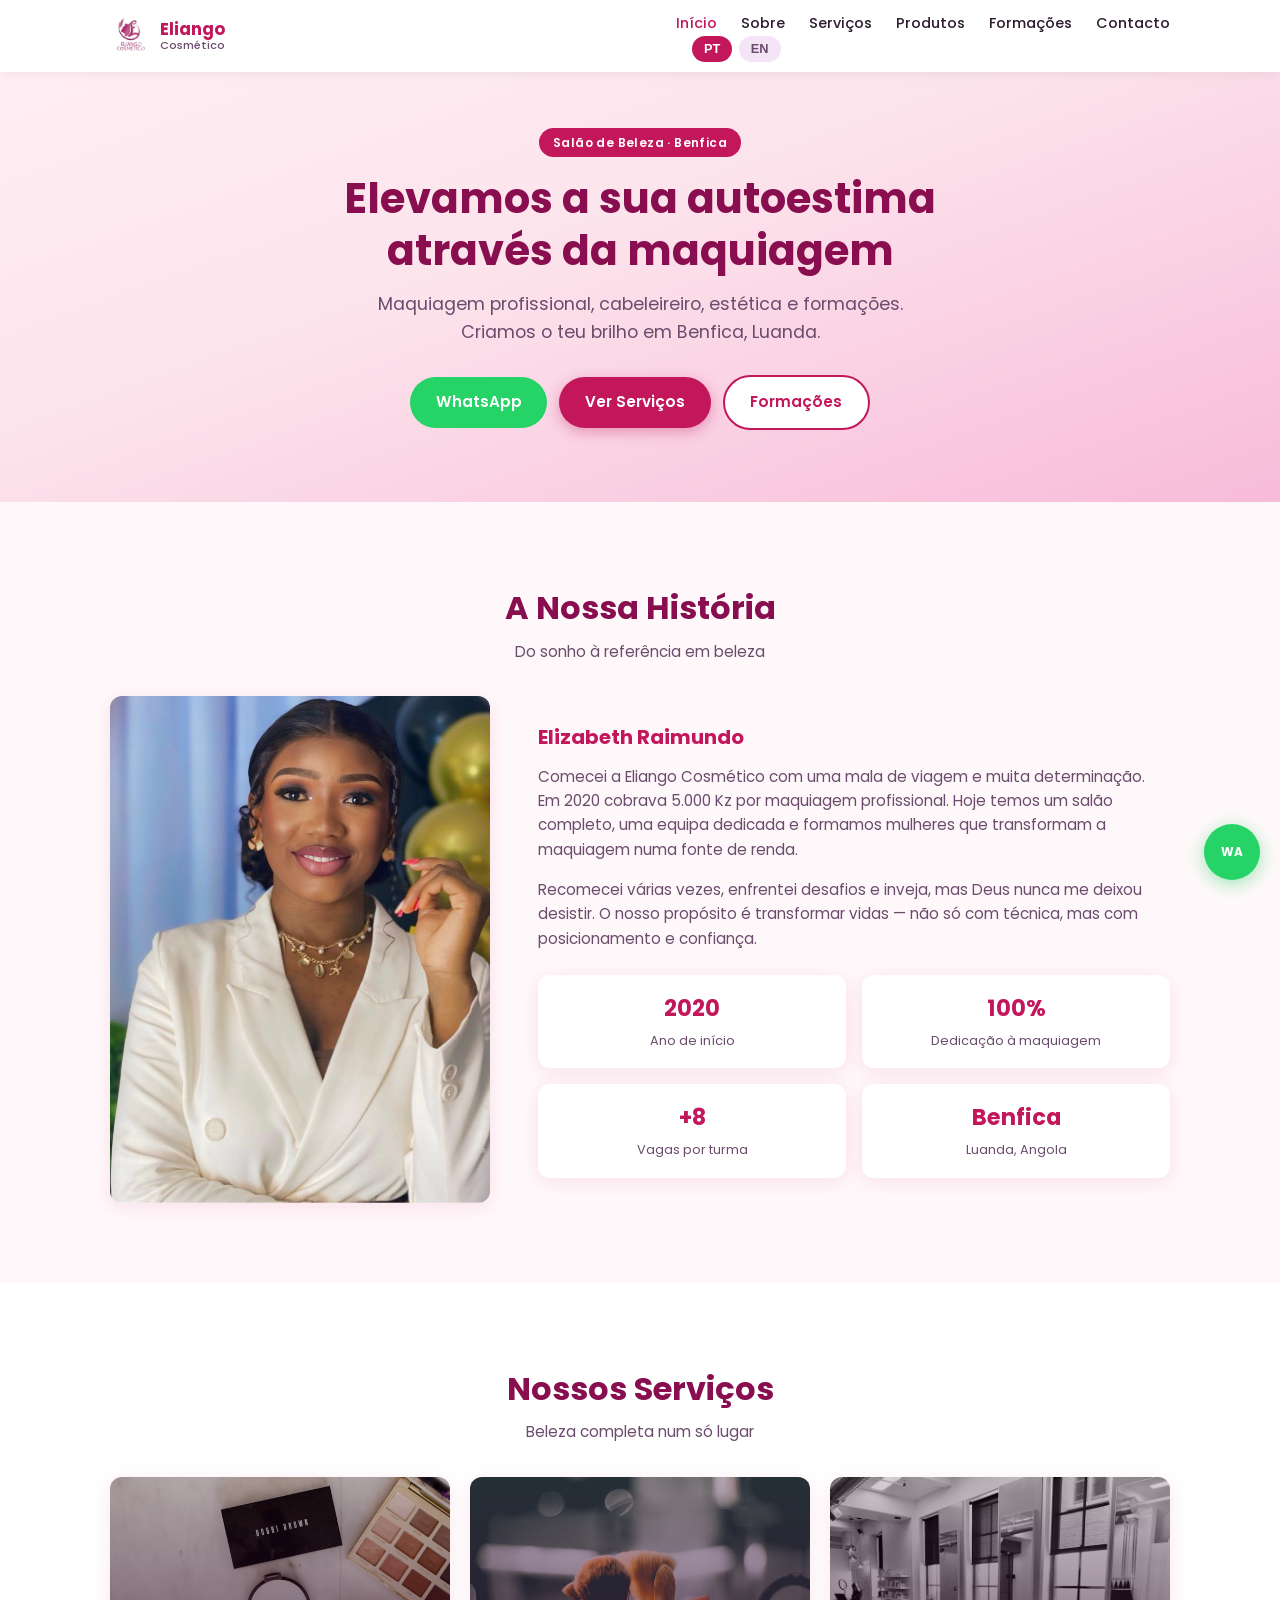
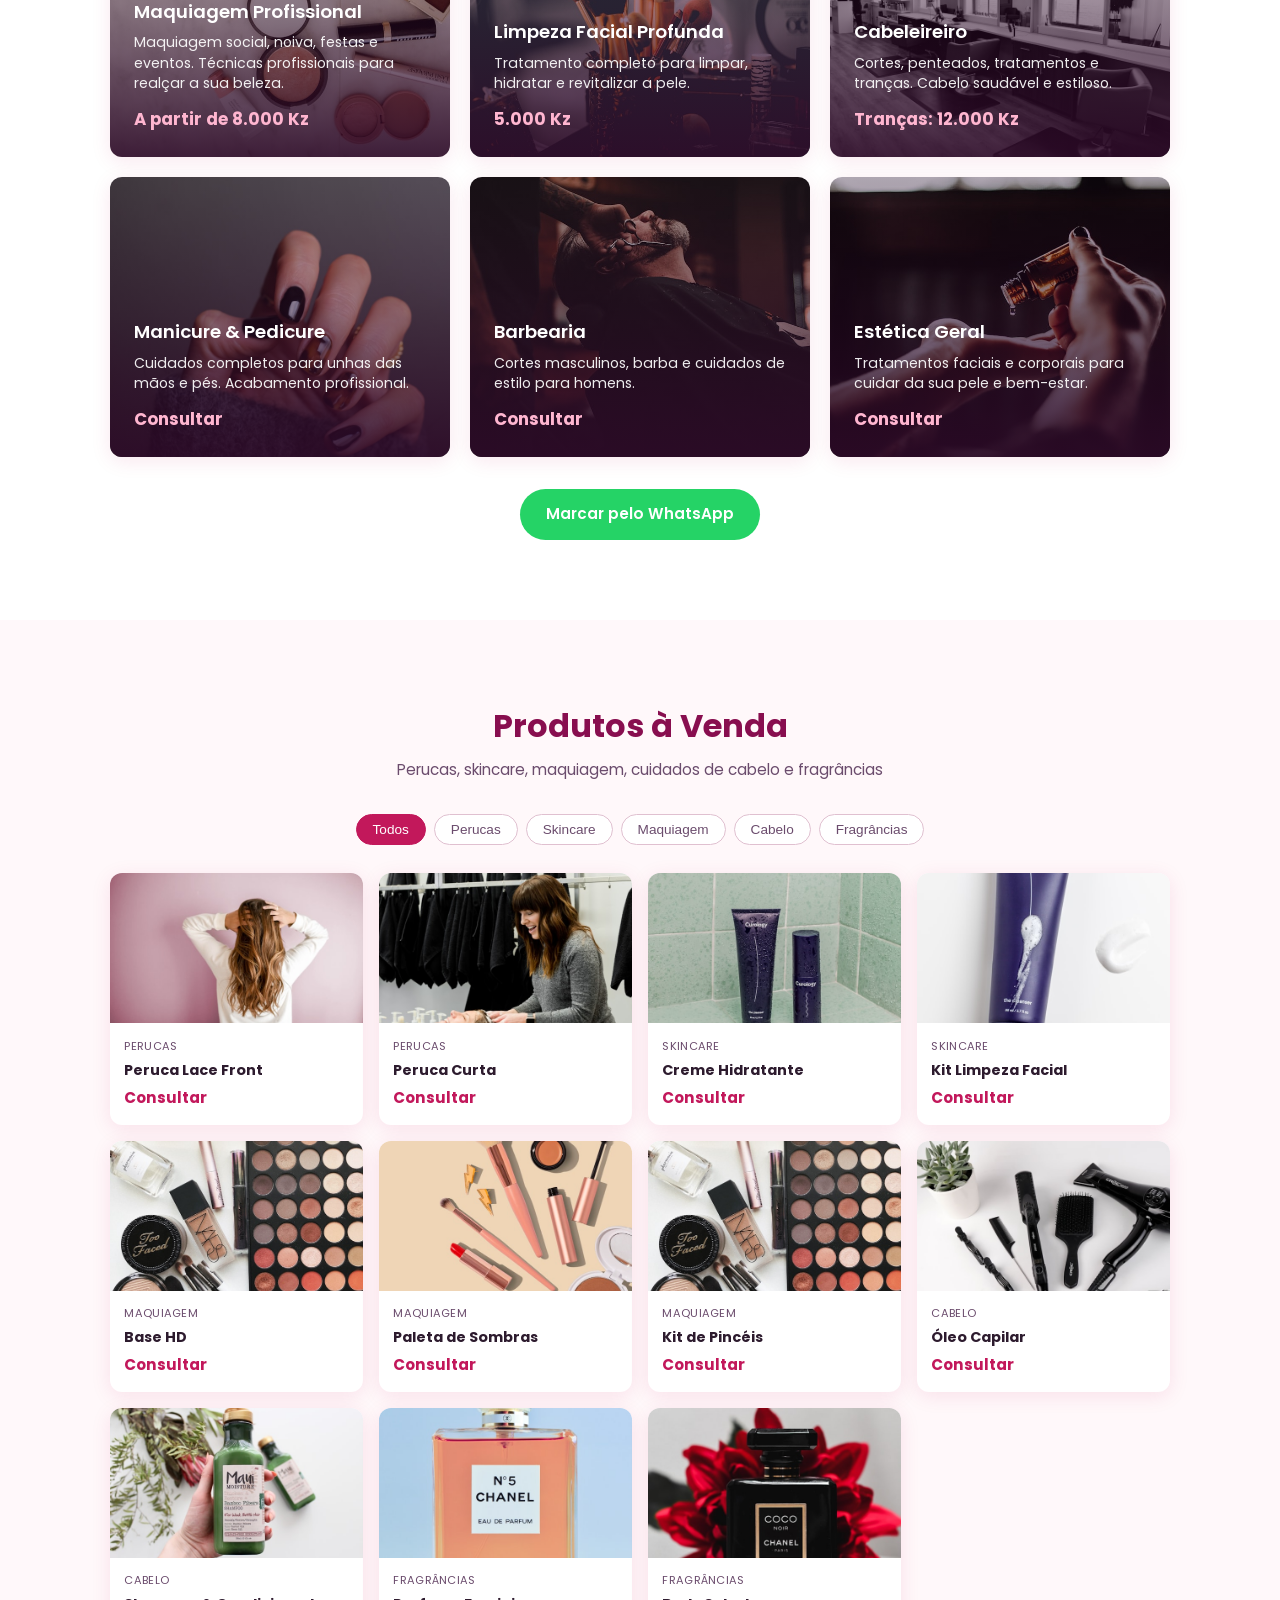
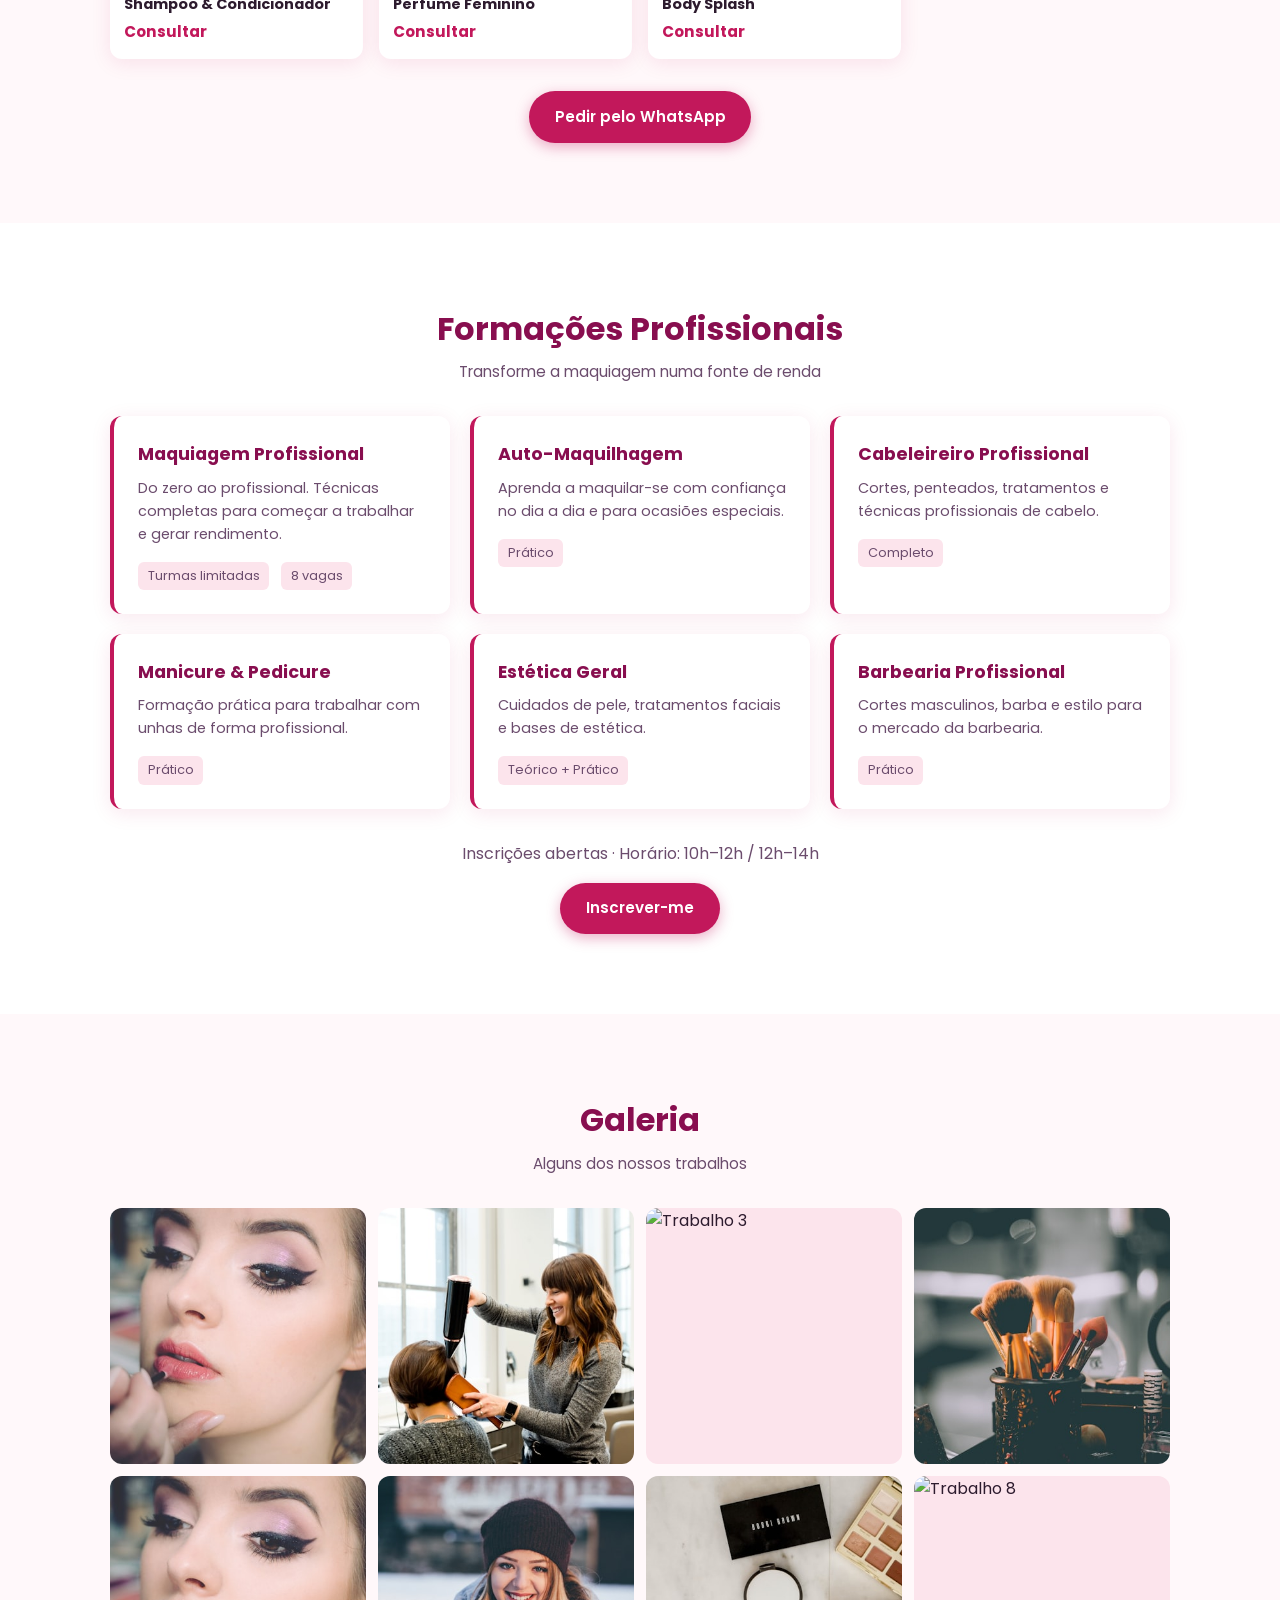
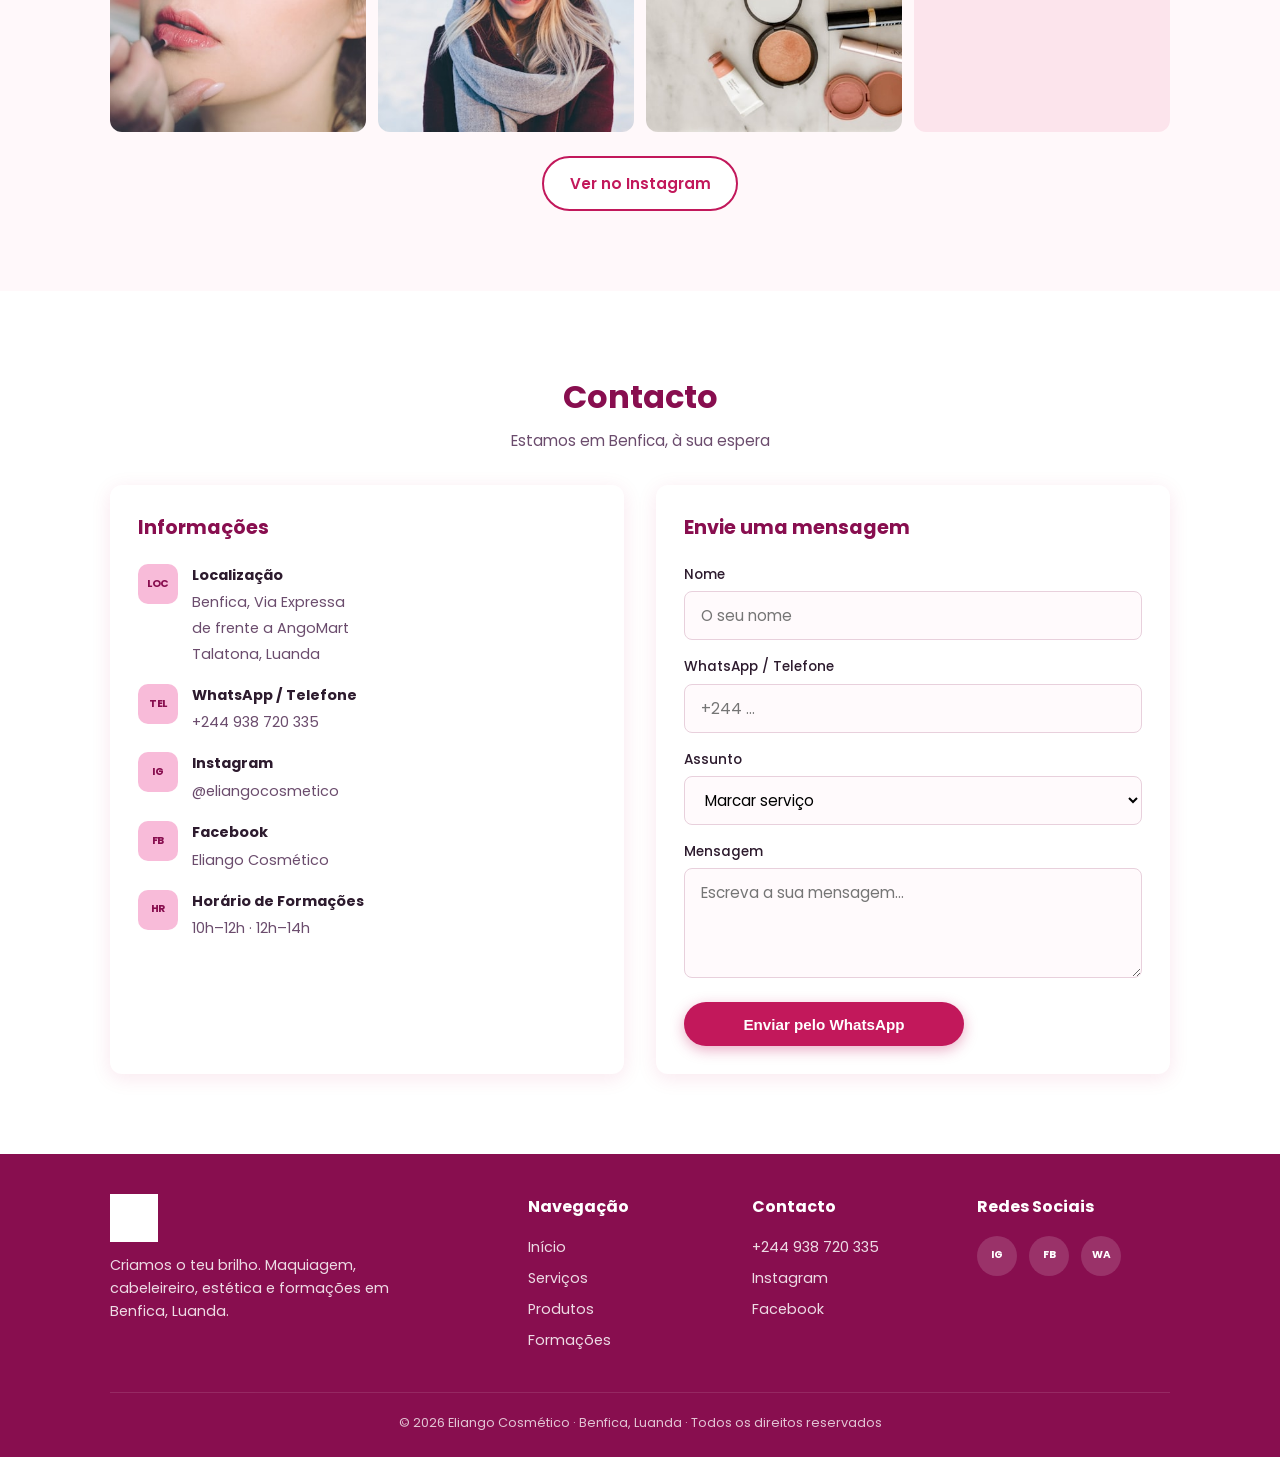
==== commit 67747115: "Add files via upload" ====
--- a/eliango-cosmetico/index.html
+++ b/eliango-cosmetico/index.html
@@ -56,9 +56,7 @@
       <p data-lang="pt">Maquiagem profissional, cabeleireiro, estética e formações. Criamos o teu brilho em Benfica, Luanda.</p>
       <p data-lang="en">Professional makeup, hairdressing, aesthetics and training. We create your glow in Benfica, Luanda.</p>
       <div class="hero-btns">
-        <a href="https://wa.me/244938720335" class="btn btn-whatsapp" target="_blank" rel="noopener">
-          <span>WhatsApp</span>
-        </a>
+        <a href="https://wa.me/244938720335" class="btn btn-whatsapp" target="_blank" rel="noopener">WhatsApp</a>
         <a href="#servicos" class="btn btn-primary" data-lang="pt">Ver Serviços</a>
         <a href="#servicos" class="btn btn-primary" data-lang="en">View Services</a>
         <a href="#formacoes" class="btn btn-outline" data-lang="pt">Formações</a>
@@ -79,8 +77,7 @@
       <div class="about-grid">
         <img src="images/owner.jpg" alt="Elizabeth Raimundo - Fundadora" class="about-img">
         <div class="about-text">
-          <h3 data-lang="pt">Elizabeth Raimundo</h3>
-          <h3 data-lang="en">Elizabeth Raimundo</h3>
+          <h3>Elizabeth Raimundo</h3>
           <p data-lang="pt">Comecei a Eliango Cosmético com uma mala de viagem e muita determinação. Em 2020 cobrava 5.000 Kz por maquiagem profissional. Hoje temos um salão completo, uma equipa dedicada e formamos mulheres que transformam a maquiagem numa fonte de renda.</p>
           <p data-lang="en">I started Eliango Cosmético with a travel bag and a lot of determination. In 2020 I charged 5,000 Kz for professional makeup. Today we have a full salon, a dedicated team and we train women who turn makeup into a source of income.</p>
           <p data-lang="pt">Recomecei várias vezes, enfrentei desafios e inveja, mas Deus nunca me deixou desistir. O nosso propósito é transformar vidas — não só com técnica, mas com posicionamento e confiança.</p>
@@ -103,8 +100,7 @@
             </div>
             <div class="stat">
               <strong>Benfica</strong>
-              <span data-lang="pt">Luanda, Angola</span>
-              <span data-lang="en">Luanda, Angola</span>
+              <span>Luanda, Angola</span>
             </div>
           </div>
         </div>
@@ -122,54 +118,69 @@
         <p data-lang="en">Complete beauty in one place</p>
       </div>
       <div class="services-grid">
-        <div class="service-card">
-          <div class="service-icon">💄</div>
-          <h3 data-lang="pt">Maquiagem Profissional</h3>
-          <h3 data-lang="en">Professional Makeup</h3>
-          <p data-lang="pt">Maquiagem social, noiva, festas e eventos. Técnicas profissionais para realçar a sua beleza.</p>
-          <p data-lang="en">Social, bridal, party and event makeup. Professional techniques to enhance your beauty.</p>
-          <div class="service-price">A partir de 8.000 Kz</div>
-        </div>
-        <div class="service-card">
-          <div class="service-icon">✨</div>
-          <h3 data-lang="pt">Limpeza Facial Profunda</h3>
-          <h3 data-lang="en">Deep Facial Cleansing</h3>
-          <p data-lang="pt">Tratamento completo para limpar, hidratar e revitalizar a pele.</p>
-          <p data-lang="en">Complete treatment to cleanse, hydrate and revitalize the skin.</p>
-          <div class="service-price">5.000 Kz</div>
-        </div>
-        <div class="service-card">
-          <div class="service-icon">💇‍♀️</div>
-          <h3 data-lang="pt">Cabeleireiro</h3>
-          <h3 data-lang="en">Hairdressing</h3>
-          <p data-lang="pt">Cortes, penteados, tratamentos e tranças. Cabelo saudável e estilosos.</p>
-          <p data-lang="en">Cuts, hairstyles, treatments and braids. Healthy and stylish hair.</p>
-          <div class="service-price">Tranças: 12.000 Kz</div>
-        </div>
-        <div class="service-card">
-          <div class="service-icon">💅</div>
-          <h3 data-lang="pt">Manicure & Pedicure</h3>
-          <h3 data-lang="en">Manicure & Pedicure</h3>
-          <p data-lang="pt">Cuidados completos para unhas das mãos e pés. Acabamento profissional.</p>
-          <p data-lang="en">Complete care for hands and feet nails. Professional finish.</p>
-          <div class="service-price">Consultar</div>
-        </div>
-        <div class="service-card">
-          <div class="service-icon">✂️</div>
-          <h3 data-lang="pt">Barbearia</h3>
-          <h3 data-lang="en">Barbershop</h3>
-          <p data-lang="pt">Cortes masculinos, barba e cuidados de estilo para homens.</p>
-          <p data-lang="en">Men's cuts, beard and style care.</p>
-          <div class="service-price">Consultar</div>
-        </div>
-        <div class="service-card">
-          <div class="service-icon">🌸</div>
-          <h3 data-lang="pt">Estética Geral</h3>
-          <h3 data-lang="en">General Aesthetics</h3>
-          <p data-lang="pt">Tratamentos faciais e corporais para cuidar da sua pele e bem-estar.</p>
-          <p data-lang="en">Facial and body treatments to care for your skin and well-being.</p>
-          <div class="service-price">Consultar</div>
-        </div>
+        <article class="service-card">
+          <img class="bg" src="images/makeup.jpg" alt="Maquiagem profissional" loading="lazy">
+          <div class="service-body">
+            <h3 data-lang="pt">Maquiagem Profissional</h3>
+            <h3 data-lang="en">Professional Makeup</h3>
+            <p data-lang="pt">Maquiagem social, noiva, festas e eventos. Técnicas profissionais para realçar a sua beleza.</p>
+            <p data-lang="en">Social, bridal, party and event makeup. Professional techniques to enhance your beauty.</p>
+            <div class="service-price">A partir de 8.000 Kz</div>
+          </div>
+        </article>
+        <article class="service-card">
+          <img class="bg" src="images/facial.jpg" alt="Limpeza facial" loading="lazy">
+          <div class="service-body">
+            <h3 data-lang="pt">Limpeza Facial Profunda</h3>
+            <h3 data-lang="en">Deep Facial Cleansing</h3>
+            <p data-lang="pt">Tratamento completo para limpar, hidratar e revitalizar a pele.</p>
+            <p data-lang="en">Complete treatment to cleanse, hydrate and revitalize the skin.</p>
+            <div class="service-price">5.000 Kz</div>
+          </div>
+        </article>
+        <article class="service-card">
+          <img class="bg" src="images/hair.jpg" alt="Cabeleireiro" loading="lazy">
+          <div class="service-body">
+            <h3 data-lang="pt">Cabeleireiro</h3>
+            <h3 data-lang="en">Hairdressing</h3>
+            <p data-lang="pt">Cortes, penteados, tratamentos e tranças. Cabelo saudável e estiloso.</p>
+            <p data-lang="en">Cuts, hairstyles, treatments and braids. Healthy and stylish hair.</p>
+            <div class="service-price">Tranças: 12.000 Kz</div>
+          </div>
+        </article>
+        <article class="service-card">
+          <img class="bg" src="images/manicure.jpg" alt="Manicure e pedicure" loading="lazy">
+          <div class="service-body">
+            <h3 data-lang="pt">Manicure &amp; Pedicure</h3>
+            <h3 data-lang="en">Manicure &amp; Pedicure</h3>
+            <p data-lang="pt">Cuidados completos para unhas das mãos e pés. Acabamento profissional.</p>
+            <p data-lang="en">Complete care for hands and feet nails. Professional finish.</p>
+            <div class="service-price" data-lang="pt">Consultar</div>
+            <div class="service-price" data-lang="en">On request</div>
+          </div>
+        </article>
+        <article class="service-card">
+          <img class="bg" src="images/barber.jpg" alt="Barbearia" loading="lazy">
+          <div class="service-body">
+            <h3 data-lang="pt">Barbearia</h3>
+            <h3 data-lang="en">Barbershop</h3>
+            <p data-lang="pt">Cortes masculinos, barba e cuidados de estilo para homens.</p>
+            <p data-lang="en">Men's cuts, beard and style care.</p>
+            <div class="service-price" data-lang="pt">Consultar</div>
+            <div class="service-price" data-lang="en">On request</div>
+          </div>
+        </article>
+        <article class="service-card">
+          <img class="bg" src="images/aesthetics.jpg" alt="Estética" loading="lazy">
+          <div class="service-body">
+            <h3 data-lang="pt">Estética Geral</h3>
+            <h3 data-lang="en">General Aesthetics</h3>
+            <p data-lang="pt">Tratamentos faciais e corporais para cuidar da sua pele e bem-estar.</p>
+            <p data-lang="en">Facial and body treatments to care for your skin and well-being.</p>
+            <div class="service-price" data-lang="pt">Consultar</div>
+            <div class="service-price" data-lang="en">On request</div>
+          </div>
+        </article>
       </div>
       <div style="text-align:center;margin-top:2rem;">
         <a href="https://wa.me/244938720335?text=Olá! Gostaria de marcar um serviço." class="btn btn-whatsapp" target="_blank" rel="noopener" data-lang="pt">Marcar pelo WhatsApp</a>
@@ -184,8 +195,8 @@
       <div class="section-title">
         <h2 data-lang="pt">Produtos à Venda</h2>
         <h2 data-lang="en">Products for Sale</h2>
-        <p data-lang="pt">Wigs, skincare, maquiagem, haircare e mais</p>
-        <p data-lang="en">Wigs, skincare, makeup, haircare and more</p>
+        <p data-lang="pt">Perucas, skincare, maquiagem, cuidados de cabelo e fragrâncias</p>
+        <p data-lang="en">Wigs, skincare, makeup, haircare and fragrances</p>
       </div>
 
       <div class="products-tabs">
@@ -203,117 +214,123 @@
       </div>
 
       <div class="products-grid" id="productsGrid">
-        <!-- Wigs -->
         <div class="product-card" data-cat="wigs">
-          <div class="product-img">💇‍♀️</div>
+          <div class="product-img"><img src="images/wig1.jpg" alt="Peruca lace front" loading="lazy"></div>
           <div class="product-info">
             <div class="cat" data-lang="pt">Perucas</div>
             <div class="cat" data-lang="en">Wigs</div>
             <h4 data-lang="pt">Peruca Lace Front</h4>
             <h4 data-lang="en">Lace Front Wig</h4>
-            <div class="price">Consultar</div>
+            <div class="price" data-lang="pt">Consultar</div>
+            <div class="price" data-lang="en">On request</div>
           </div>
         </div>
         <div class="product-card" data-cat="wigs">
-          <div class="product-img">💁‍♀️</div>
+          <div class="product-img"><img src="images/wig-alt.jpg" alt="Peruca" loading="lazy"></div>
           <div class="product-info">
             <div class="cat" data-lang="pt">Perucas</div>
             <div class="cat" data-lang="en">Wigs</div>
             <h4 data-lang="pt">Peruca Curta</h4>
             <h4 data-lang="en">Short Wig</h4>
-            <div class="price">Consultar</div>
-          </div>
-        </div>
-        <!-- Skincare -->
+            <div class="price" data-lang="pt">Consultar</div>
+            <div class="price" data-lang="en">On request</div>
+          </div>
+        </div>
         <div class="product-card" data-cat="skincare">
-          <div class="product-img">🧴</div>
+          <div class="product-img"><img src="images/skincare1.jpg" alt="Skincare" loading="lazy"></div>
           <div class="product-info">
             <div class="cat">Skincare</div>
             <h4 data-lang="pt">Creme Hidratante</h4>
             <h4 data-lang="en">Moisturizing Cream</h4>
-            <div class="price">Consultar</div>
+            <div class="price" data-lang="pt">Consultar</div>
+            <div class="price" data-lang="en">On request</div>
           </div>
         </div>
         <div class="product-card" data-cat="skincare">
-          <div class="product-img">🧼</div>
+          <div class="product-img"><img src="images/skincare2.jpg" alt="Kit limpeza facial" loading="lazy"></div>
           <div class="product-info">
             <div class="cat">Skincare</div>
-            <h4 data-lang="pt">Limpeza Facial Kit</h4>
+            <h4 data-lang="pt">Kit Limpeza Facial</h4>
             <h4 data-lang="en">Facial Cleansing Kit</h4>
-            <div class="price">Consultar</div>
-          </div>
-        </div>
-        <!-- Makeup -->
+            <div class="price" data-lang="pt">Consultar</div>
+            <div class="price" data-lang="en">On request</div>
+          </div>
+        </div>
         <div class="product-card" data-cat="makeup">
-          <div class="product-img">💋</div>
+          <div class="product-img"><img src="images/makeup-prod1.jpg" alt="Base HD" loading="lazy"></div>
           <div class="product-info">
             <div class="cat" data-lang="pt">Maquiagem</div>
             <div class="cat" data-lang="en">Makeup</div>
             <h4 data-lang="pt">Base HD</h4>
             <h4 data-lang="en">HD Foundation</h4>
-            <div class="price">Consultar</div>
+            <div class="price" data-lang="pt">Consultar</div>
+            <div class="price" data-lang="en">On request</div>
           </div>
         </div>
         <div class="product-card" data-cat="makeup">
-          <div class="product-img">👁️</div>
+          <div class="product-img"><img src="images/makeup-prod2.jpg" alt="Paleta de sombras" loading="lazy"></div>
           <div class="product-info">
             <div class="cat" data-lang="pt">Maquiagem</div>
             <div class="cat" data-lang="en">Makeup</div>
             <h4 data-lang="pt">Paleta de Sombras</h4>
             <h4 data-lang="en">Eyeshadow Palette</h4>
-            <div class="price">Consultar</div>
+            <div class="price" data-lang="pt">Consultar</div>
+            <div class="price" data-lang="en">On request</div>
           </div>
         </div>
         <div class="product-card" data-cat="makeup">
-          <div class="product-img">🖌️</div>
+          <div class="product-img"><img src="images/makeup-brushes.jpg" alt="Kit de pincéis" loading="lazy"></div>
           <div class="product-info">
             <div class="cat" data-lang="pt">Maquiagem</div>
             <div class="cat" data-lang="en">Makeup</div>
-            <h4 data-lang="pt">Kit Pincéis</h4>
+            <h4 data-lang="pt">Kit de Pincéis</h4>
             <h4 data-lang="en">Brush Kit</h4>
-            <div class="price">Consultar</div>
-          </div>
-        </div>
-        <!-- Hair -->
+            <div class="price" data-lang="pt">Consultar</div>
+            <div class="price" data-lang="en">On request</div>
+          </div>
+        </div>
         <div class="product-card" data-cat="hair">
-          <div class="product-img">🧴</div>
+          <div class="product-img"><img src="images/haircare1.jpg" alt="Óleo capilar" loading="lazy"></div>
           <div class="product-info">
             <div class="cat" data-lang="pt">Cabelo</div>
             <div class="cat" data-lang="en">Haircare</div>
             <h4 data-lang="pt">Óleo Capilar</h4>
             <h4 data-lang="en">Hair Oil</h4>
-            <div class="price">Consultar</div>
+            <div class="price" data-lang="pt">Consultar</div>
+            <div class="price" data-lang="en">On request</div>
           </div>
         </div>
         <div class="product-card" data-cat="hair">
-          <div class="product-img">🚿</div>
+          <div class="product-img"><img src="images/haircare2.jpg" alt="Shampoo e condicionador" loading="lazy"></div>
           <div class="product-info">
             <div class="cat" data-lang="pt">Cabelo</div>
             <div class="cat" data-lang="en">Haircare</div>
-            <h4 data-lang="pt">Shampoo & Condicionador</h4>
-            <h4 data-lang="en">Shampoo & Conditioner</h4>
-            <div class="price">Consultar</div>
-          </div>
-        </div>
-        <!-- Fragrance -->
+            <h4 data-lang="pt">Shampoo &amp; Condicionador</h4>
+            <h4 data-lang="en">Shampoo &amp; Conditioner</h4>
+            <div class="price" data-lang="pt">Consultar</div>
+            <div class="price" data-lang="en">On request</div>
+          </div>
+        </div>
         <div class="product-card" data-cat="fragrance">
-          <div class="product-img">🌸</div>
+          <div class="product-img"><img src="images/perfume1.jpg" alt="Perfume feminino" loading="lazy"></div>
           <div class="product-info">
             <div class="cat" data-lang="pt">Fragrâncias</div>
             <div class="cat" data-lang="en">Fragrances</div>
             <h4 data-lang="pt">Perfume Feminino</h4>
             <h4 data-lang="en">Women's Perfume</h4>
-            <div class="price">Consultar</div>
+            <div class="price" data-lang="pt">Consultar</div>
+            <div class="price" data-lang="en">On request</div>
           </div>
         </div>
         <div class="product-card" data-cat="fragrance">
-          <div class="product-img">✨</div>
+          <div class="product-img"><img src="images/perfume2.jpg" alt="Body splash" loading="lazy"></div>
           <div class="product-info">
             <div class="cat" data-lang="pt">Fragrâncias</div>
             <div class="cat" data-lang="en">Fragrances</div>
             <h4 data-lang="pt">Body Splash</h4>
             <h4 data-lang="en">Body Splash</h4>
-            <div class="price">Consultar</div>
+            <div class="price" data-lang="pt">Consultar</div>
+            <div class="price" data-lang="en">On request</div>
           </div>
         </div>
       </div>
@@ -367,8 +384,8 @@
           </div>
         </div>
         <div class="course-card">
-          <h3 data-lang="pt">Manicure & Pedicure</h3>
-          <h3 data-lang="en">Manicure & Pedicure</h3>
+          <h3 data-lang="pt">Manicure &amp; Pedicure</h3>
+          <h3 data-lang="en">Manicure &amp; Pedicure</h3>
           <p data-lang="pt">Formação prática para trabalhar com unhas de forma profissional.</p>
           <p data-lang="en">Practical training to work with nails professionally.</p>
           <div class="course-meta">
@@ -406,7 +423,7 @@
     </div>
   </section>
 
-  <!-- Gallery teaser -->
+  <!-- Gallery -->
   <section class="section" id="galeria">
     <div class="container">
       <div class="section-title">
@@ -416,14 +433,14 @@
         <p data-lang="en">Some of our work</p>
       </div>
       <div class="gallery-grid">
-        <div class="gallery-item">💄</div>
-        <div class="gallery-item">💇‍♀️</div>
-        <div class="gallery-item">✨</div>
-        <div class="gallery-item">💅</div>
-        <div class="gallery-item">🌸</div>
-        <div class="gallery-item">👁️</div>
-        <div class="gallery-item">💋</div>
-        <div class="gallery-item">💁‍♀️</div>
+        <div class="gallery-item"><img src="images/gallery1.jpg" alt="Trabalho 1" loading="lazy"></div>
+        <div class="gallery-item"><img src="images/gallery2.jpg" alt="Trabalho 2" loading="lazy"></div>
+        <div class="gallery-item"><img src="images/gallery3.jpg" alt="Trabalho 3" loading="lazy"></div>
+        <div class="gallery-item"><img src="images/gallery4.jpg" alt="Trabalho 4" loading="lazy"></div>
+        <div class="gallery-item"><img src="images/gallery5.jpg" alt="Trabalho 5" loading="lazy"></div>
+        <div class="gallery-item"><img src="images/gallery6.jpg" alt="Trabalho 6" loading="lazy"></div>
+        <div class="gallery-item"><img src="images/gallery7.jpg" alt="Trabalho 7" loading="lazy"></div>
+        <div class="gallery-item"><img src="images/gallery8.jpg" alt="Trabalho 8" loading="lazy"></div>
       </div>
       <div style="text-align:center;margin-top:1.5rem;">
         <a href="https://www.instagram.com/eliangocosmetico/" target="_blank" rel="noopener" class="btn btn-outline" data-lang="pt">Ver no Instagram</a>
@@ -446,7 +463,7 @@
           <h3 data-lang="pt">Informações</h3>
           <h3 data-lang="en">Information</h3>
           <div class="contact-item">
-            <div class="icon">📍</div>
+            <div class="icon">LOC</div>
             <div>
               <strong data-lang="pt">Localização</strong>
               <strong data-lang="en">Location</strong>
@@ -454,28 +471,28 @@
             </div>
           </div>
           <div class="contact-item">
-            <div class="icon">📞</div>
+            <div class="icon">TEL</div>
             <div>
               <strong>WhatsApp / Telefone</strong>
               <a href="https://wa.me/244938720335">+244 938 720 335</a>
             </div>
           </div>
           <div class="contact-item">
-            <div class="icon">📷</div>
+            <div class="icon">IG</div>
             <div>
               <strong>Instagram</strong>
               <a href="https://www.instagram.com/eliangocosmetico/" target="_blank" rel="noopener">@eliangocosmetico</a>
             </div>
           </div>
           <div class="contact-item">
-            <div class="icon">📘</div>
+            <div class="icon">FB</div>
             <div>
               <strong>Facebook</strong>
               <a href="https://www.facebook.com/profile.php?id=100077515462072" target="_blank" rel="noopener">Eliango Cosmético</a>
             </div>
           </div>
           <div class="contact-item">
-            <div class="icon">🕐</div>
+            <div class="icon">HR</div>
             <div>
               <strong data-lang="pt">Horário de Formações</strong>
               <strong data-lang="en">Course Schedule</strong>
@@ -556,9 +573,9 @@
           <h4 data-lang="pt">Redes Sociais</h4>
           <h4 data-lang="en">Social</h4>
           <div class="socials">
-            <a href="https://www.instagram.com/eliangocosmetico/" target="_blank" rel="noopener" aria-label="Instagram">📷</a>
-            <a href="https://www.facebook.com/profile.php?id=100077515462072" target="_blank" rel="noopener" aria-label="Facebook">📘</a>
-            <a href="https://wa.me/244938720335" target="_blank" rel="noopener" aria-label="WhatsApp">💬</a>
+            <a href="https://www.instagram.com/eliangocosmetico/" target="_blank" rel="noopener" aria-label="Instagram">IG</a>
+            <a href="https://www.facebook.com/profile.php?id=100077515462072" target="_blank" rel="noopener" aria-label="Facebook">FB</a>
+            <a href="https://wa.me/244938720335" target="_blank" rel="noopener" aria-label="WhatsApp">WA</a>
           </div>
         </div>
       </div>
@@ -569,9 +586,7 @@
   </footer>
 
   <!-- Floating WhatsApp -->
-  <a href="https://wa.me/244938720335" class="float-wa" target="_blank" rel="noopener" aria-label="WhatsApp">
-    💬
-  </a>
+  <a href="https://wa.me/244938720335" class="float-wa" target="_blank" rel="noopener" aria-label="WhatsApp">WA</a>
 
   <script src="js/main.js"></script>
 </body>
--- a/eliango-cosmetico/css/style.css
+++ b/eliango-cosmetico/css/style.css
@@ -1,16 +1,16 @@
-/* Eliango Cosmético - Mobile First */
+/* Eliango Cosmético - Mobile First · Professional */
 :root {
   --primary: #c2185b;
   --primary-dark: #880e4f;
   --primary-light: #f8bbd9;
   --accent: #f06292;
-  --bg: #fff5f8;
+  --bg: #fff8fa;
   --text: #2d1b2e;
   --text-light: #6b4c6d;
   --white: #ffffff;
-  --shadow: 0 4px 20px rgba(194, 24, 91, 0.12);
+  --shadow: 0 4px 20px rgba(194, 24, 91, 0.1);
   --radius: 12px;
-  --font: 'Poppins', system-ui, sans-serif;
+  --font: 'Poppins', system-ui, -apple-system, sans-serif;
 }
 
 * {
@@ -62,8 +62,7 @@
   z-index: 1000;
   background: rgba(255, 255, 255, 0.97);
   backdrop-filter: blur(10px);
-  box-shadow: 0 2px 12px rgba(0,0,0,0.06);
-  transition: box-shadow 0.3s;
+  box-shadow: 0 2px 12px rgba(0, 0, 0, 0.06);
 }
 
 .header-inner {
@@ -184,7 +183,7 @@
 /* Hero */
 .hero {
   padding: 6.5rem 0 3.5rem;
-  background: linear-gradient(160deg, #fff0f5 0%, #fce4ec 50%, #f8bbd9 100%);
+  background: linear-gradient(160deg, #fff0f5 0%, #fce4ec 45%, #f8bbd9 100%);
   text-align: center;
 }
 
@@ -202,7 +201,7 @@
   padding: 0.3rem 0.9rem;
   border-radius: 20px;
   margin-bottom: 1rem;
-  letter-spacing: 0.5px;
+  letter-spacing: 0.4px;
 }
 
 .hero h1 {
@@ -309,6 +308,7 @@
   border-radius: var(--radius);
   box-shadow: var(--shadow);
   object-fit: cover;
+  aspect-ratio: 3/4;
 }
 
 .about-text h3 {
@@ -349,7 +349,7 @@
   color: var(--text-light);
 }
 
-/* Services */
+/* Services — image cards with overlay text */
 .services-grid {
   display: grid;
   grid-template-columns: 1fr;
@@ -357,52 +357,56 @@
 }
 
 .service-card {
-  background: white;
+  position: relative;
   border-radius: var(--radius);
+  overflow: hidden;
+  min-height: 260px;
+  box-shadow: var(--shadow);
+  display: flex;
+  align-items: flex-end;
+}
+
+.service-card::before {
+  content: '';
+  position: absolute;
+  inset: 0;
+  background: linear-gradient(to top, rgba(45, 10, 40, 0.9) 0%, rgba(45, 10, 40, 0.5) 50%, rgba(45, 10, 40, 0.2) 100%);
+  z-index: 1;
+}
+
+.service-card .bg {
+  position: absolute;
+  inset: 0;
+  width: 100%;
+  height: 100%;
+  object-fit: cover;
+}
+
+.service-body {
+  position: relative;
+  z-index: 2;
   padding: 1.5rem;
-  box-shadow: var(--shadow);
-  transition: transform 0.25s, box-shadow 0.25s;
-}
-
-.service-card:hover {
-  transform: translateY(-4px);
-  box-shadow: 0 8px 28px rgba(194, 24, 91, 0.18);
-}
-
-.service-icon {
-  width: 48px;
-  height: 48px;
-  background: var(--primary-light);
-  border-radius: 12px;
-  display: flex;
-  align-items: center;
-  justify-content: center;
-  font-size: 1.4rem;
-  margin-bottom: 1rem;
-}
-
-.service-card h3 {
-  font-size: 1.1rem;
+  color: white;
+  width: 100%;
+}
+
+.service-body h3 {
+  font-size: 1.15rem;
   margin-bottom: 0.4rem;
-  color: var(--primary-dark);
-}
-
-.service-card p {
-  font-size: 0.9rem;
-  color: var(--text-light);
+  font-weight: 600;
+}
+
+.service-body p {
+  font-size: 0.88rem;
+  opacity: 0.92;
   margin-bottom: 0.75rem;
+  line-height: 1.45;
 }
 
 .service-price {
   font-weight: 700;
-  color: var(--primary);
   font-size: 1.05rem;
-}
-
-.service-price small {
-  font-weight: 500;
-  font-size: 0.8rem;
-  color: var(--text-light);
+  color: #ffb6d0;
 }
 
 /* Products */
@@ -452,12 +456,15 @@
 }
 
 .product-img {
-  height: 140px;
-  background: linear-gradient(135deg, #fce4ec, #f8bbd9);
-  display: flex;
-  align-items: center;
-  justify-content: center;
-  font-size: 2.5rem;
+  height: 150px;
+  overflow: hidden;
+  background: #fce4ec;
+}
+
+.product-img img {
+  width: 100%;
+  height: 100%;
+  object-fit: cover;
 }
 
 .product-info {
@@ -481,6 +488,7 @@
   color: var(--text-light);
   text-transform: uppercase;
   letter-spacing: 0.3px;
+  margin-bottom: 0.2rem;
 }
 
 /* Courses */
@@ -535,12 +543,18 @@
   border-radius: var(--radius);
   overflow: hidden;
   aspect-ratio: 1;
-  background: linear-gradient(135deg, #f8bbd9, #fce4ec);
-  display: flex;
-  align-items: center;
-  justify-content: center;
-  font-size: 2rem;
-  color: var(--primary);
+  background: #fce4ec;
+}
+
+.gallery-item img {
+  width: 100%;
+  height: 100%;
+  object-fit: cover;
+  transition: transform 0.35s;
+}
+
+.gallery-item:hover img {
+  transform: scale(1.05);
 }
 
 /* Contact */
@@ -578,8 +592,11 @@
   display: flex;
   align-items: center;
   justify-content: center;
-  font-size: 1.1rem;
   flex-shrink: 0;
+  font-size: 0.65rem;
+  font-weight: 700;
+  color: var(--primary-dark);
+  letter-spacing: -0.3px;
 }
 
 .contact-item strong {
@@ -699,21 +716,23 @@
 .socials a {
   width: 40px;
   height: 40px;
-  background: rgba(255,255,255,0.15);
+  background: rgba(255, 255, 255, 0.15);
   border-radius: 50%;
   display: flex;
   align-items: center;
   justify-content: center;
-  font-size: 1.1rem;
+  font-size: 0.65rem;
+  font-weight: 700;
+  letter-spacing: -0.3px;
   transition: background 0.2s;
 }
 
 .socials a:hover {
-  background: rgba(255,255,255,0.3);
+  background: rgba(255, 255, 255, 0.3);
 }
 
 .footer-bottom {
-  border-top: 1px solid rgba(255,255,255,0.15);
+  border-top: 1px solid rgba(255, 255, 255, 0.15);
   padding-top: 1.25rem;
   text-align: center;
   font-size: 0.8rem;
@@ -733,7 +752,9 @@
   display: flex;
   align-items: center;
   justify-content: center;
-  font-size: 1.7rem;
+  font-size: 0.75rem;
+  font-weight: 700;
+  letter-spacing: -0.4px;
   box-shadow: 0 4px 18px rgba(37, 211, 102, 0.45);
   z-index: 999;
   transition: transform 0.2s;
@@ -741,6 +762,29 @@
 
 .float-wa:hover {
   transform: scale(1.08);
+}
+
+/* Language toggle visibility */
+[data-lang="en"] {
+  display: none !important;
+}
+
+body.en [data-lang="pt"] {
+  display: none !important;
+}
+
+body.en [data-lang="en"] {
+  display: revert !important;
+}
+
+body.en .nav a[data-lang="en"] {
+  display: inline !important;
+}
+
+body.en .btn[data-lang="en"],
+body.en .tab-btn[data-lang="en"],
+body.en .lang-btn {
+  display: inline-flex !important;
 }
 
 /* Desktop */
@@ -822,6 +866,10 @@
     grid-template-columns: repeat(2, 1fr);
   }
 
+  .service-card {
+    min-height: 280px;
+  }
+
   .products-grid {
     grid-template-columns: repeat(3, 1fr);
   }
@@ -861,26 +909,3 @@
     grid-template-columns: repeat(3, 1fr);
   }
 }
-
-/* Language toggle visibility */
-[data-lang="en"] {
-  display: none !important;
-}
-
-body.en [data-lang="pt"] {
-  display: none !important;
-}
-
-body.en [data-lang="en"] {
-  display: revert !important;
-}
-
-body.en .nav a[data-lang="en"] {
-  display: inline !important;
-}
-
-body.en .btn[data-lang="en"],
-body.en .tab-btn[data-lang="en"],
-body.en .lang-btn {
-  display: inline-flex !important;
-}
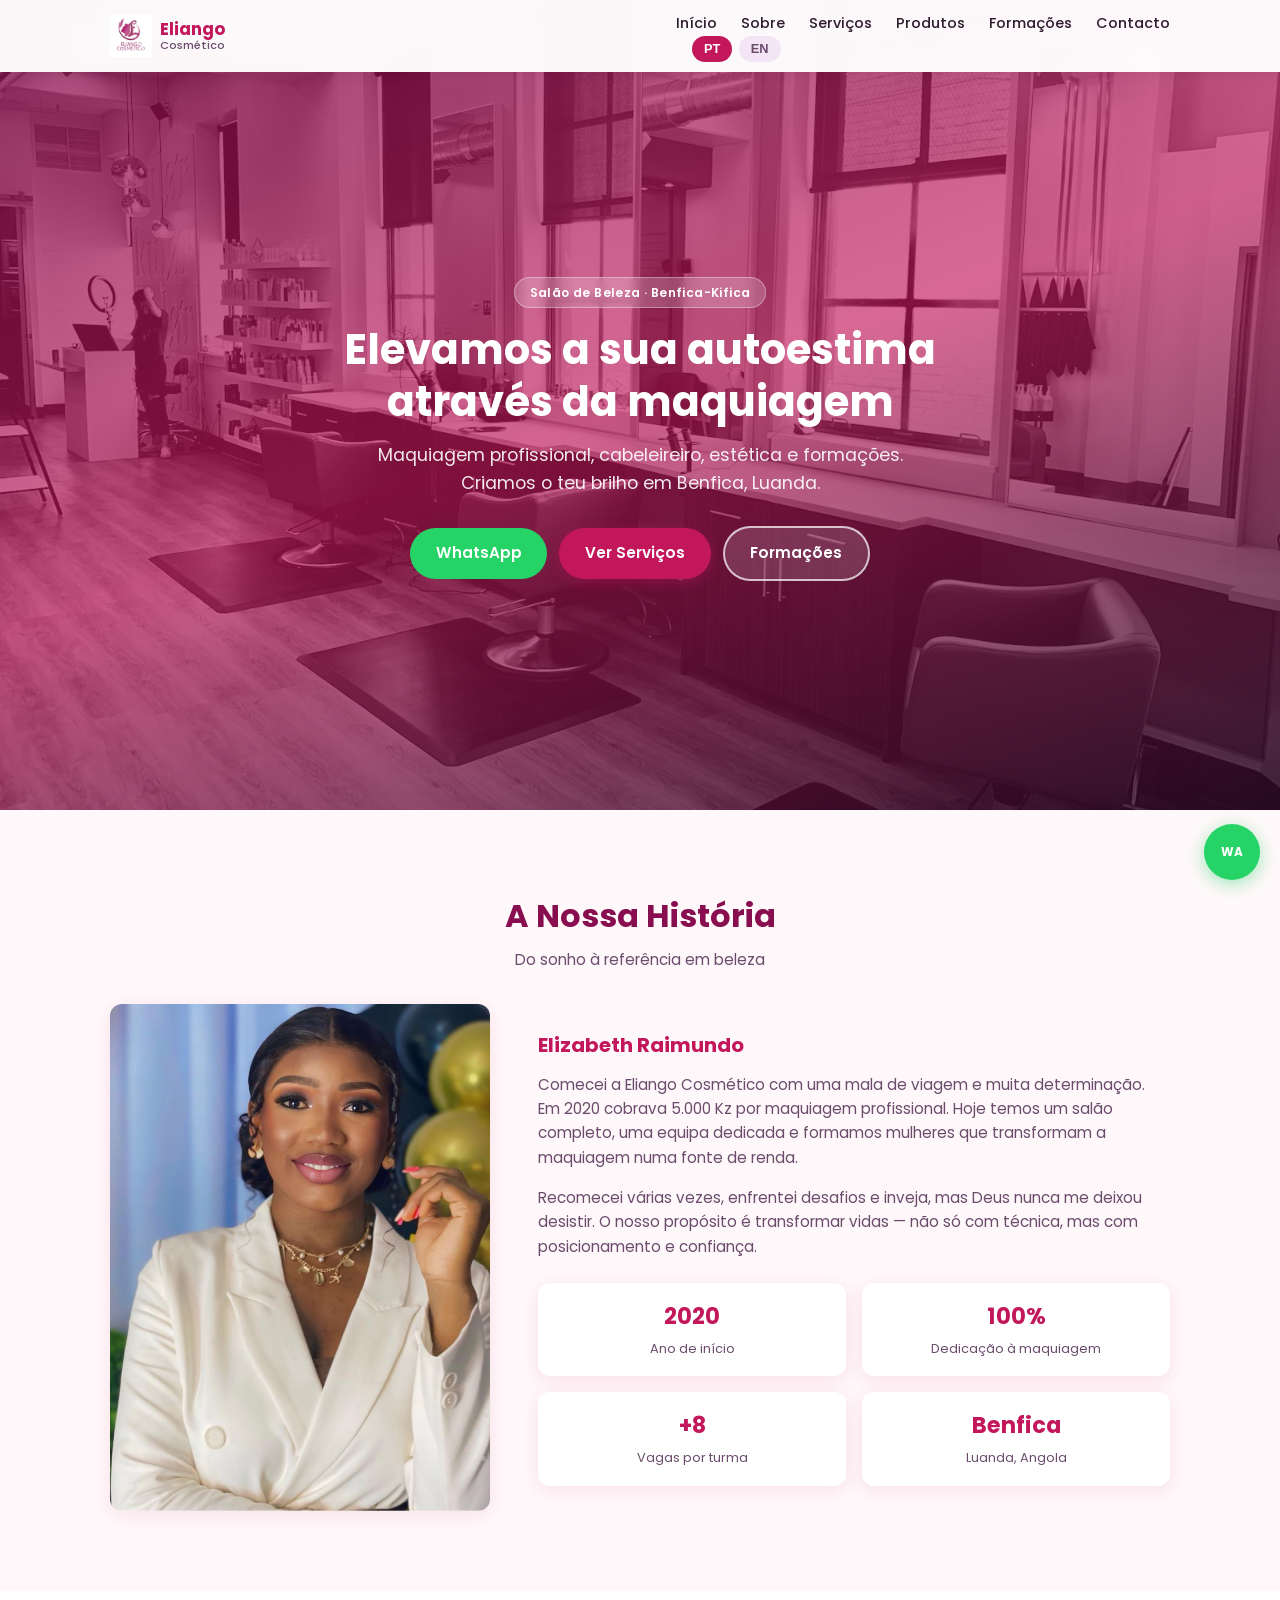
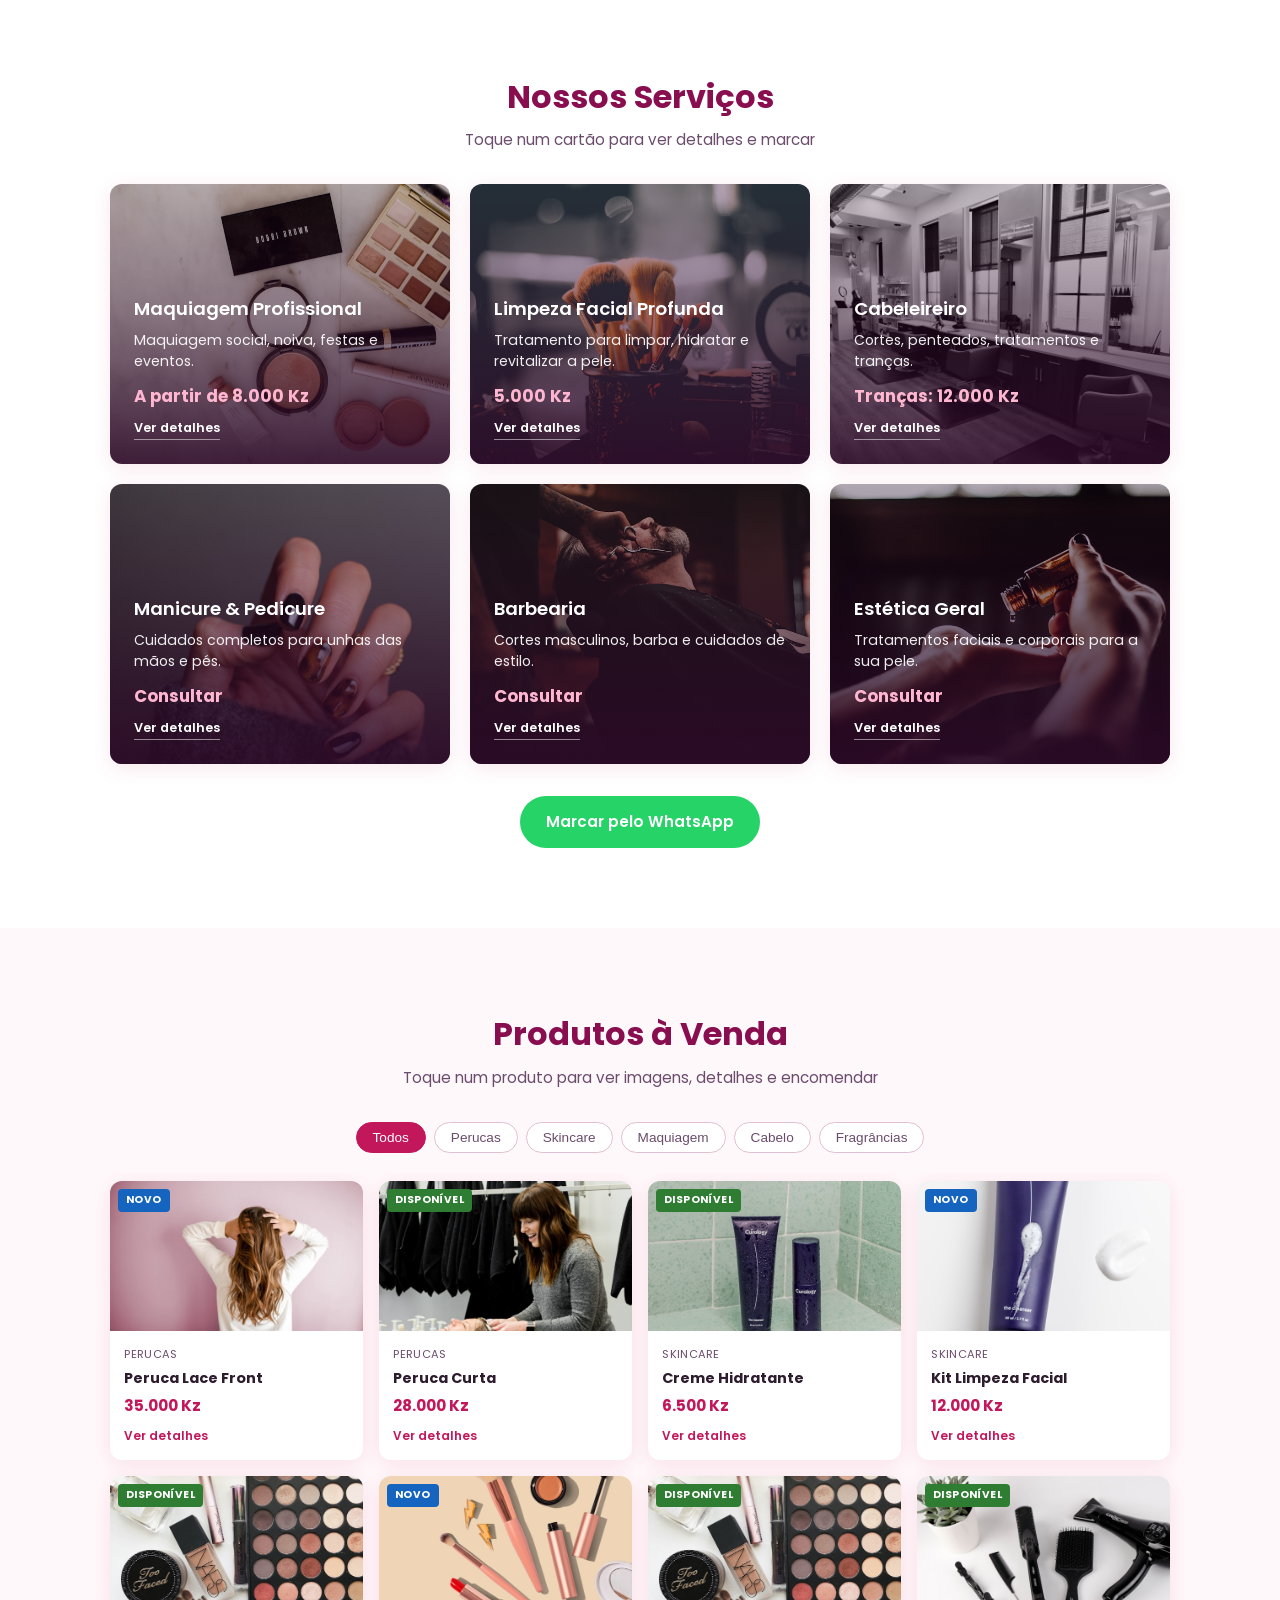
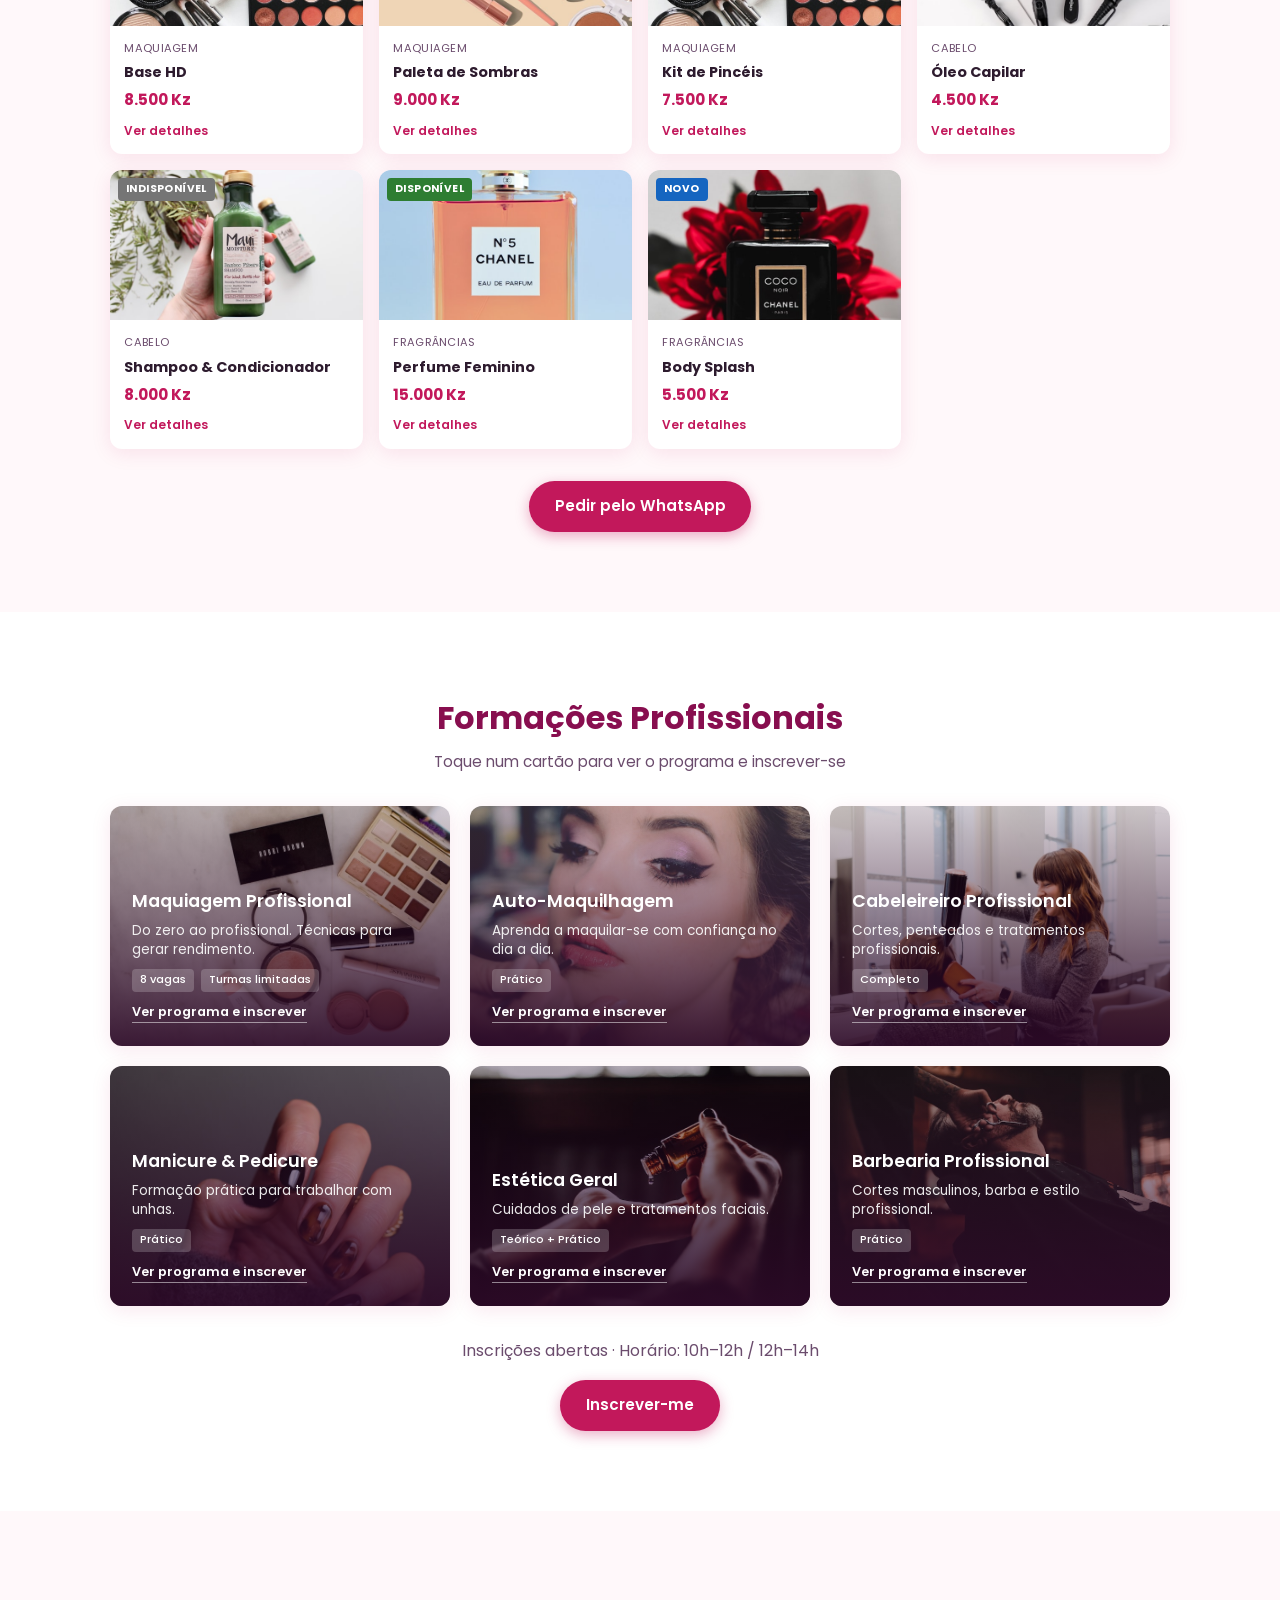
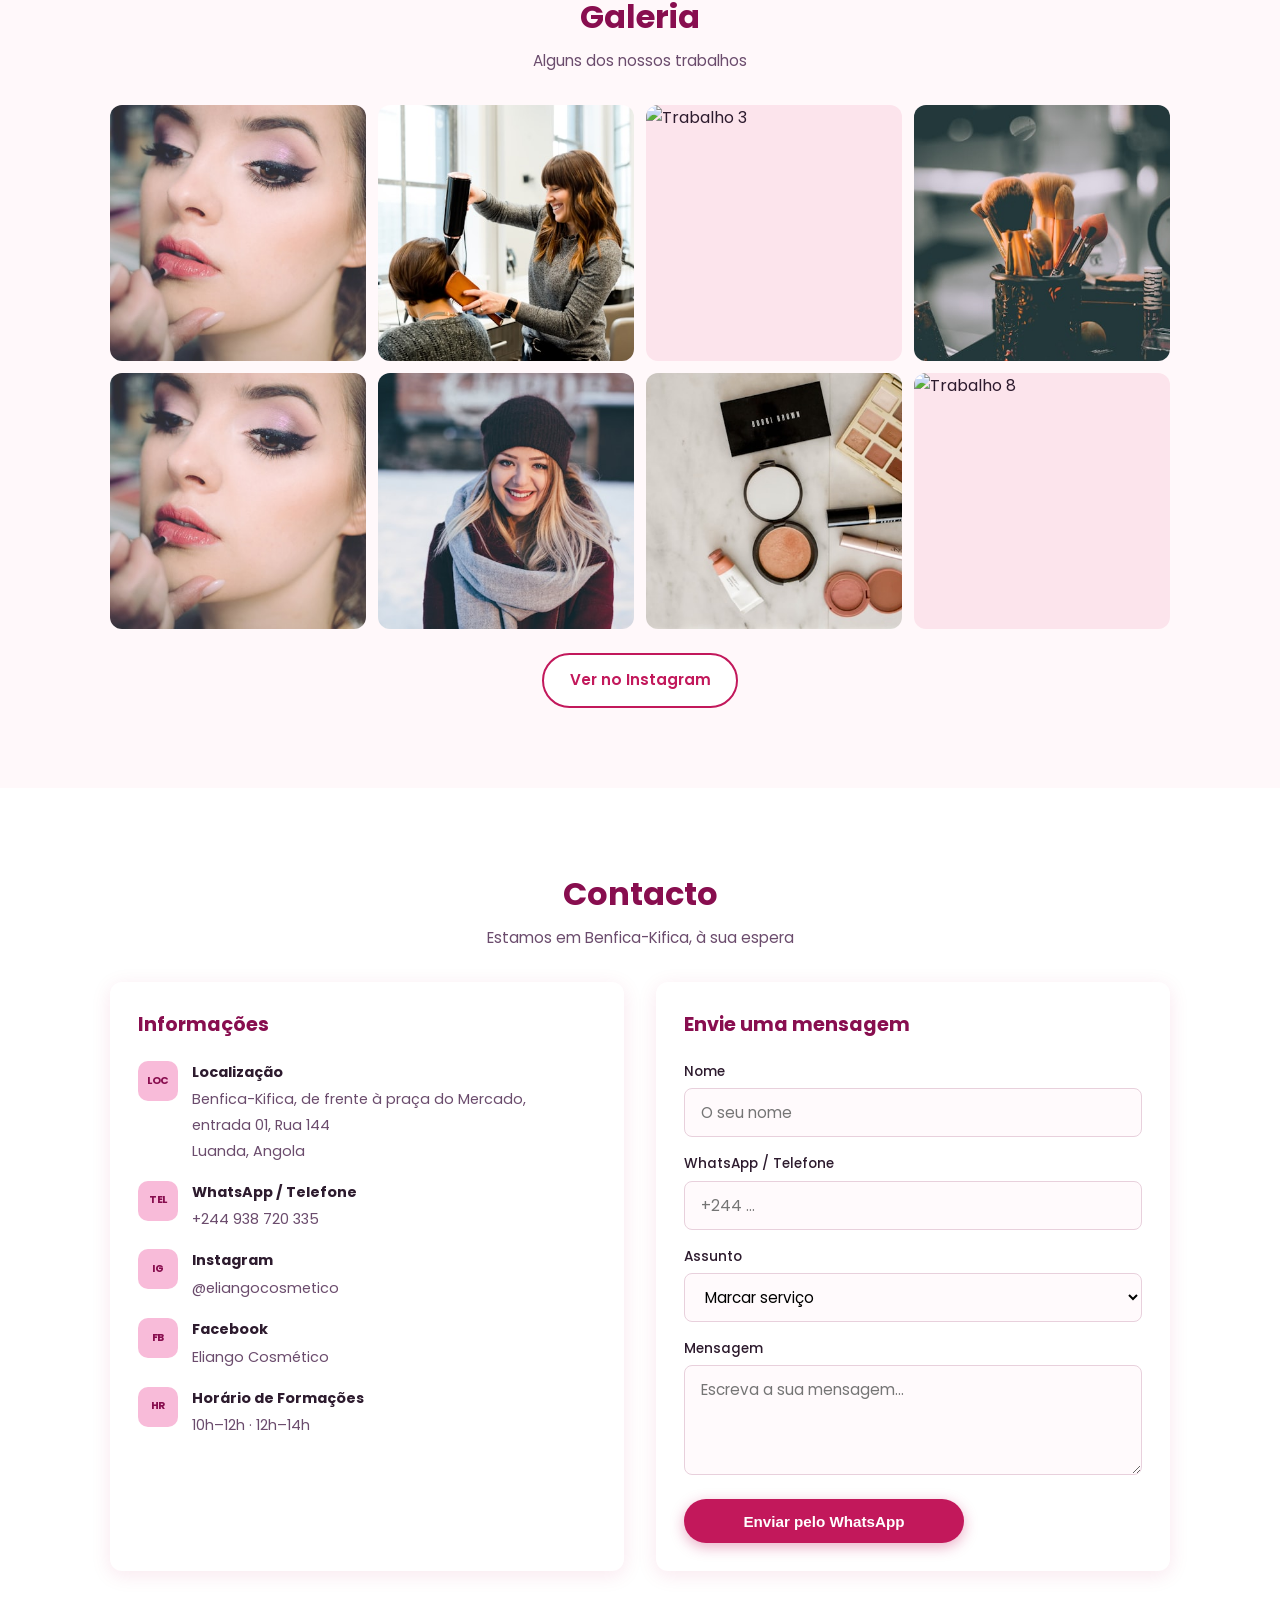
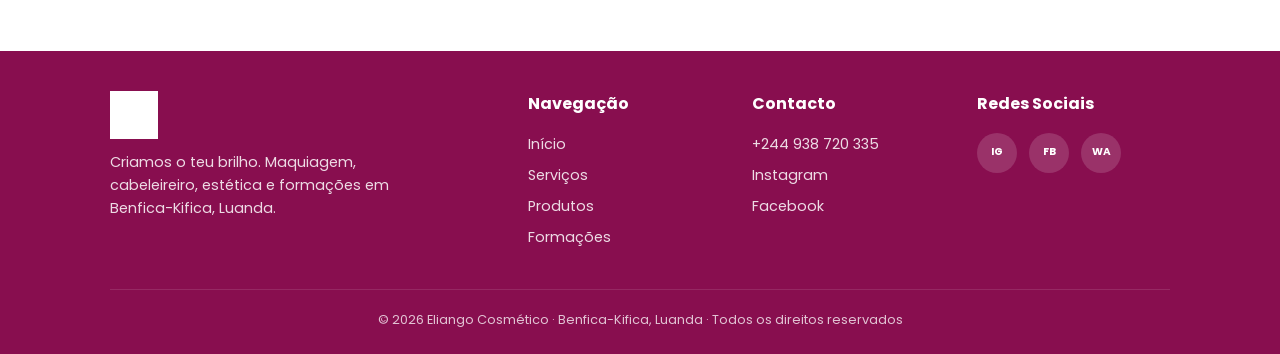
==== commit dc0889c0: "Add files via upload" ====
--- a/eliango-cosmetico/index.html
+++ b/eliango-cosmetico/index.html
@@ -4,7 +4,7 @@
   <meta charset="UTF-8">
   <meta name="viewport" content="width=device-width, initial-scale=1.0">
   <title>Eliango Cosmético | Salão de Beleza - Benfica, Luanda</title>
-  <meta name="description" content="Eliango Cosmético - Maquiagem, Cabeleireiro, Estética e Formações profissionais em Benfica, Talatona, Luanda. Elevamos a sua autoestima.">
+  <meta name="description" content="Eliango Cosmético - Maquiagem, Cabeleireiro, Estética e Formações profissionais em Benfica-Kifica, Luanda. Elevamos a sua autoestima.">
   <link rel="preconnect" href="https://fonts.googleapis.com">
   <link rel="preconnect" href="https://fonts.gstatic.com" crossorigin>
   <link href="https://fonts.googleapis.com/css2?family=Poppins:wght@400;500;600;700&display=swap" rel="stylesheet">
@@ -22,13 +22,9 @@
           <span>Cosmético</span>
         </div>
       </a>
-
       <button class="nav-toggle" aria-label="Menu" id="navToggle">
-        <span></span>
-        <span></span>
-        <span></span>
+        <span></span><span></span><span></span>
       </button>
-
       <nav class="nav" id="nav">
         <ul>
           <li><a href="#inicio" data-lang="pt">Início</a><a href="#inicio" data-lang="en">Home</a></li>
@@ -48,9 +44,10 @@
 
   <!-- Hero -->
   <section class="hero" id="inicio">
+    <img class="hero-bg" src="images/hero.jpg" alt="Eliango Cosmético salão">
     <div class="container hero-content">
-      <span class="hero-badge" data-lang="pt">Salão de Beleza · Benfica</span>
-      <span class="hero-badge" data-lang="en">Beauty Salon · Benfica</span>
+      <span class="hero-badge" data-lang="pt">Salão de Beleza · Benfica-Kifica</span>
+      <span class="hero-badge" data-lang="en">Beauty Salon · Benfica-Kifica</span>
       <h1 data-lang="pt">Elevamos a sua autoestima através da maquiagem</h1>
       <h1 data-lang="en">We elevate your self-esteem through makeup</h1>
       <p data-lang="pt">Maquiagem profissional, cabeleireiro, estética e formações. Criamos o teu brilho em Benfica, Luanda.</p>
@@ -83,25 +80,10 @@
           <p data-lang="pt">Recomecei várias vezes, enfrentei desafios e inveja, mas Deus nunca me deixou desistir. O nosso propósito é transformar vidas — não só com técnica, mas com posicionamento e confiança.</p>
           <p data-lang="en">I restarted several times, faced challenges and envy, but God never let me give up. Our purpose is to transform lives — not only with technique, but with positioning and confidence.</p>
           <div class="about-stats">
-            <div class="stat">
-              <strong>2020</strong>
-              <span data-lang="pt">Ano de início</span>
-              <span data-lang="en">Starting year</span>
-            </div>
-            <div class="stat">
-              <strong>100%</strong>
-              <span data-lang="pt">Dedicação à maquiagem</span>
-              <span data-lang="en">Dedicated to makeup</span>
-            </div>
-            <div class="stat">
-              <strong>+8</strong>
-              <span data-lang="pt">Vagas por turma</span>
-              <span data-lang="en">Spots per class</span>
-            </div>
-            <div class="stat">
-              <strong>Benfica</strong>
-              <span>Luanda, Angola</span>
-            </div>
+            <div class="stat"><strong>2020</strong><span data-lang="pt">Ano de início</span><span data-lang="en">Starting year</span></div>
+            <div class="stat"><strong>100%</strong><span data-lang="pt">Dedicação à maquiagem</span><span data-lang="en">Dedicated to makeup</span></div>
+            <div class="stat"><strong>+8</strong><span data-lang="pt">Vagas por turma</span><span data-lang="en">Spots per class</span></div>
+            <div class="stat"><strong>Benfica</strong><span>Luanda, Angola</span></div>
           </div>
         </div>
       </div>
@@ -114,71 +96,88 @@
       <div class="section-title">
         <h2 data-lang="pt">Nossos Serviços</h2>
         <h2 data-lang="en">Our Services</h2>
-        <p data-lang="pt">Beleza completa num só lugar</p>
-        <p data-lang="en">Complete beauty in one place</p>
+        <p data-lang="pt">Toque num cartão para ver detalhes e marcar</p>
+        <p data-lang="en">Tap a card to see details and book</p>
       </div>
       <div class="services-grid">
-        <article class="service-card">
+        <article class="service-card" data-details='{"titlePt":"Maquiagem Profissional","titleEn":"Professional Makeup","descPt":"Maquiagem social, noiva, festas e eventos. Técnicas profissionais para realçar a sua beleza natural com acabamento impecável.","descEn":"Social, bridal, party and event makeup. Professional techniques to enhance your natural beauty with an impeccable finish.","price":"A partir de 8.000 Kz","img":"images/makeup.jpg","detailsPt":["Maquiagem social e de festa","Maquiagem de noiva","Maquiagem para sessões fotográficas","Produtos profissionais de longa duração","Consulta de estilo incluída"],"detailsEn":["Social and party makeup","Bridal makeup","Makeup for photo shoots","Long-lasting professional products","Style consultation included"]}'>
           <img class="bg" src="images/makeup.jpg" alt="Maquiagem profissional" loading="lazy">
           <div class="service-body">
             <h3 data-lang="pt">Maquiagem Profissional</h3>
             <h3 data-lang="en">Professional Makeup</h3>
-            <p data-lang="pt">Maquiagem social, noiva, festas e eventos. Técnicas profissionais para realçar a sua beleza.</p>
-            <p data-lang="en">Social, bridal, party and event makeup. Professional techniques to enhance your beauty.</p>
+            <p data-lang="pt">Maquiagem social, noiva, festas e eventos.</p>
+            <p data-lang="en">Social, bridal, party and event makeup.</p>
             <div class="service-price">A partir de 8.000 Kz</div>
-          </div>
-        </article>
-        <article class="service-card">
+            <span class="service-more" data-lang="pt">Ver detalhes</span>
+            <span class="service-more" data-lang="en">See details</span>
+          </div>
+        </article>
+
+        <article class="service-card" data-details='{"titlePt":"Limpeza Facial Profunda","titleEn":"Deep Facial Cleansing","descPt":"Tratamento completo para limpar, hidratar e revitalizar a pele. Ideal para todos os tipos de pele.","descEn":"Complete treatment to cleanse, hydrate and revitalize the skin. Ideal for all skin types.","price":"5.000 Kz","img":"images/facial.jpg","detailsPt":["Limpeza profunda dos poros","Esfoliação suave","Máscara hidratante","Massagem facial relaxante","Recomendações de cuidados em casa"],"detailsEn":["Deep pore cleansing","Gentle exfoliation","Hydrating mask","Relaxing facial massage","Home care recommendations"]}'>
           <img class="bg" src="images/facial.jpg" alt="Limpeza facial" loading="lazy">
           <div class="service-body">
             <h3 data-lang="pt">Limpeza Facial Profunda</h3>
             <h3 data-lang="en">Deep Facial Cleansing</h3>
-            <p data-lang="pt">Tratamento completo para limpar, hidratar e revitalizar a pele.</p>
-            <p data-lang="en">Complete treatment to cleanse, hydrate and revitalize the skin.</p>
+            <p data-lang="pt">Tratamento para limpar, hidratar e revitalizar a pele.</p>
+            <p data-lang="en">Treatment to cleanse, hydrate and revitalize the skin.</p>
             <div class="service-price">5.000 Kz</div>
-          </div>
-        </article>
-        <article class="service-card">
+            <span class="service-more" data-lang="pt">Ver detalhes</span>
+            <span class="service-more" data-lang="en">See details</span>
+          </div>
+        </article>
+
+        <article class="service-card" data-details='{"titlePt":"Cabeleireiro","titleEn":"Hairdressing","descPt":"Cortes, penteados, tratamentos e tranças. Cabelo saudável e estiloso com profissionais experientes.","descEn":"Cuts, hairstyles, treatments and braids. Healthy and stylish hair with experienced professionals.","price":"Tranças: 12.000 Kz","img":"images/hair.jpg","detailsPt":["Cortes femininos e masculinos","Penteados para eventos","Tranças e penteados afro","Tratamentos capilares","Consulta de estilo"],"detailsEn":["Women and men cuts","Event hairstyles","Braids and afro styles","Hair treatments","Style consultation"]}'>
           <img class="bg" src="images/hair.jpg" alt="Cabeleireiro" loading="lazy">
           <div class="service-body">
             <h3 data-lang="pt">Cabeleireiro</h3>
             <h3 data-lang="en">Hairdressing</h3>
-            <p data-lang="pt">Cortes, penteados, tratamentos e tranças. Cabelo saudável e estiloso.</p>
-            <p data-lang="en">Cuts, hairstyles, treatments and braids. Healthy and stylish hair.</p>
+            <p data-lang="pt">Cortes, penteados, tratamentos e tranças.</p>
+            <p data-lang="en">Cuts, hairstyles, treatments and braids.</p>
             <div class="service-price">Tranças: 12.000 Kz</div>
-          </div>
-        </article>
-        <article class="service-card">
+            <span class="service-more" data-lang="pt">Ver detalhes</span>
+            <span class="service-more" data-lang="en">See details</span>
+          </div>
+        </article>
+
+        <article class="service-card" data-details='{"titlePt":"Manicure & Pedicure","titleEn":"Manicure & Pedicure","descPt":"Cuidados completos para unhas das mãos e pés. Acabamento profissional e higiénico.","descEn":"Complete care for hands and feet nails. Professional and hygienic finish.","price":"Consultar preço","img":"images/manicure.jpg","detailsPt":["Manicure clássica e gel","Pedicure completa","Tratamento de cutículas","Esmaltação de longa duração","Ambiente higiénico"],"detailsEn":["Classic and gel manicure","Full pedicure","Cuticle treatment","Long-lasting polish","Hygienic environment"]}'>
           <img class="bg" src="images/manicure.jpg" alt="Manicure e pedicure" loading="lazy">
           <div class="service-body">
             <h3 data-lang="pt">Manicure &amp; Pedicure</h3>
             <h3 data-lang="en">Manicure &amp; Pedicure</h3>
-            <p data-lang="pt">Cuidados completos para unhas das mãos e pés. Acabamento profissional.</p>
-            <p data-lang="en">Complete care for hands and feet nails. Professional finish.</p>
+            <p data-lang="pt">Cuidados completos para unhas das mãos e pés.</p>
+            <p data-lang="en">Complete care for hands and feet nails.</p>
             <div class="service-price" data-lang="pt">Consultar</div>
             <div class="service-price" data-lang="en">On request</div>
-          </div>
-        </article>
-        <article class="service-card">
+            <span class="service-more" data-lang="pt">Ver detalhes</span>
+            <span class="service-more" data-lang="en">See details</span>
+          </div>
+        </article>
+
+        <article class="service-card" data-details='{"titlePt":"Barbearia","titleEn":"Barbershop","descPt":"Cortes masculinos, barba e cuidados de estilo para homens. Ambiente profissional e acolhedor.","descEn":"Men cuts, beard and style care. Professional and welcoming environment.","price":"Consultar preço","img":"images/barber.jpg","detailsPt":["Corte masculino clássico e moderno","Aparação e desenho de barba","Tratamentos de pele masculina","Acabamento com toalha quente","Consulta de estilo"],"detailsEn":["Classic and modern men cuts","Beard trim and design","Men skin treatments","Hot towel finish","Style consultation"]}'>
           <img class="bg" src="images/barber.jpg" alt="Barbearia" loading="lazy">
           <div class="service-body">
             <h3 data-lang="pt">Barbearia</h3>
             <h3 data-lang="en">Barbershop</h3>
-            <p data-lang="pt">Cortes masculinos, barba e cuidados de estilo para homens.</p>
-            <p data-lang="en">Men's cuts, beard and style care.</p>
+            <p data-lang="pt">Cortes masculinos, barba e cuidados de estilo.</p>
+            <p data-lang="en">Men cuts, beard and style care.</p>
             <div class="service-price" data-lang="pt">Consultar</div>
             <div class="service-price" data-lang="en">On request</div>
-          </div>
-        </article>
-        <article class="service-card">
+            <span class="service-more" data-lang="pt">Ver detalhes</span>
+            <span class="service-more" data-lang="en">See details</span>
+          </div>
+        </article>
+
+        <article class="service-card" data-details='{"titlePt":"Estética Geral","titleEn":"General Aesthetics","descPt":"Tratamentos faciais e corporais para cuidar da sua pele e bem-estar com técnicas profissionais.","descEn":"Facial and body treatments to care for your skin and well-being with professional techniques.","price":"Consultar preço","img":"images/aesthetics.jpg","detailsPt":["Tratamentos faciais personalizados","Cuidados de pele","Protocolos de hidratação","Avaliação de pele","Plano de cuidados contínuos"],"detailsEn":["Personalized facial treatments","Skin care","Hydration protocols","Skin assessment","Ongoing care plan"]}'>
           <img class="bg" src="images/aesthetics.jpg" alt="Estética" loading="lazy">
           <div class="service-body">
             <h3 data-lang="pt">Estética Geral</h3>
             <h3 data-lang="en">General Aesthetics</h3>
-            <p data-lang="pt">Tratamentos faciais e corporais para cuidar da sua pele e bem-estar.</p>
-            <p data-lang="en">Facial and body treatments to care for your skin and well-being.</p>
+            <p data-lang="pt">Tratamentos faciais e corporais para a sua pele.</p>
+            <p data-lang="en">Facial and body treatments for your skin.</p>
             <div class="service-price" data-lang="pt">Consultar</div>
             <div class="service-price" data-lang="en">On request</div>
+            <span class="service-more" data-lang="pt">Ver detalhes</span>
+            <span class="service-more" data-lang="en">See details</span>
           </div>
         </article>
       </div>
@@ -195,8 +194,8 @@
       <div class="section-title">
         <h2 data-lang="pt">Produtos à Venda</h2>
         <h2 data-lang="en">Products for Sale</h2>
-        <p data-lang="pt">Perucas, skincare, maquiagem, cuidados de cabelo e fragrâncias</p>
-        <p data-lang="en">Wigs, skincare, makeup, haircare and fragrances</p>
+        <p data-lang="pt">Toque num produto para ver imagens, detalhes e encomendar</p>
+        <p data-lang="en">Tap a product to see images, details and order</p>
       </div>
 
       <div class="products-tabs">
@@ -214,126 +213,197 @@
       </div>
 
       <div class="products-grid" id="productsGrid">
-        <div class="product-card" data-cat="wigs">
-          <div class="product-img"><img src="images/wig1.jpg" alt="Peruca lace front" loading="lazy"></div>
+        <!-- Wigs -->
+        <div class="product-card" data-cat="wigs" data-details='{"titlePt":"Peruca Lace Front","titleEn":"Lace Front Wig","descPt":"Peruca lace front de alta qualidade, acabamento natural e confortável para uso diário ou eventos.","descEn":"High-quality lace front wig, natural finish and comfortable for daily wear or events.","price":"35.000 Kz","tag":"new","img":"images/wig1.jpg","images":["images/wig1.jpg","images/wig-alt.jpg","images/wig2.jpg"],"detailsPt":["Material: fibra premium","Base lace front","Ajustável","Cor: vários tons disponíveis","Ideal para uso diário e eventos"],"detailsEn":["Material: premium fiber","Lace front base","Adjustable","Color: several tones available","Ideal for daily wear and events"]}'>
+          <div class="product-img">
+            <span class="product-tag new" data-lang="pt">Novo</span>
+            <span class="product-tag new" data-lang="en">New</span>
+            <img src="images/wig1.jpg" alt="Peruca lace front" loading="lazy">
+          </div>
           <div class="product-info">
             <div class="cat" data-lang="pt">Perucas</div>
             <div class="cat" data-lang="en">Wigs</div>
             <h4 data-lang="pt">Peruca Lace Front</h4>
             <h4 data-lang="en">Lace Front Wig</h4>
-            <div class="price" data-lang="pt">Consultar</div>
-            <div class="price" data-lang="en">On request</div>
-          </div>
-        </div>
-        <div class="product-card" data-cat="wigs">
-          <div class="product-img"><img src="images/wig-alt.jpg" alt="Peruca" loading="lazy"></div>
+            <div class="price">35.000 Kz</div>
+            <span class="see-more" data-lang="pt">Ver detalhes</span>
+            <span class="see-more" data-lang="en">See details</span>
+          </div>
+        </div>
+
+        <div class="product-card" data-cat="wigs" data-details='{"titlePt":"Peruca Curta","titleEn":"Short Wig","descPt":"Peruca curta moderna, leve e fácil de manter. Perfeita para um look fresco e sofisticado.","descEn":"Modern short wig, light and easy to maintain. Perfect for a fresh and sophisticated look.","price":"28.000 Kz","tag":"available","img":"images/wig-alt.jpg","images":["images/wig-alt.jpg","images/wig2.jpg"],"detailsPt":["Estilo curto contemporâneo","Fácil de estilizar","Leve e confortável","Várias cores disponíveis"],"detailsEn":["Contemporary short style","Easy to style","Light and comfortable","Several colors available"]}'>
+          <div class="product-img">
+            <span class="product-tag available" data-lang="pt">Disponível</span>
+            <span class="product-tag available" data-lang="en">Available</span>
+            <img src="images/wig-alt.jpg" alt="Peruca curta" loading="lazy">
+          </div>
           <div class="product-info">
             <div class="cat" data-lang="pt">Perucas</div>
             <div class="cat" data-lang="en">Wigs</div>
             <h4 data-lang="pt">Peruca Curta</h4>
             <h4 data-lang="en">Short Wig</h4>
-            <div class="price" data-lang="pt">Consultar</div>
-            <div class="price" data-lang="en">On request</div>
-          </div>
-        </div>
-        <div class="product-card" data-cat="skincare">
-          <div class="product-img"><img src="images/skincare1.jpg" alt="Skincare" loading="lazy"></div>
+            <div class="price">28.000 Kz</div>
+            <span class="see-more" data-lang="pt">Ver detalhes</span>
+            <span class="see-more" data-lang="en">See details</span>
+          </div>
+        </div>
+
+        <!-- Skincare -->
+        <div class="product-card" data-cat="skincare" data-details='{"titlePt":"Creme Hidratante","titleEn":"Moisturizing Cream","descPt":"Creme hidratante de alta absorção para todos os tipos de pele. Deixa a pele macia e protegida.","descEn":"High-absorption moisturizing cream for all skin types. Leaves skin soft and protected.","price":"6.500 Kz","tag":"available","img":"images/skincare1.jpg","images":["images/skincare1.jpg","images/skincare2.jpg"],"detailsPt":["Textura leve","Hidratação 24h","Adequado para pele sensível","Uso diário manhã e noite"],"detailsEn":["Light texture","24h hydration","Suitable for sensitive skin","Daily use morning and night"]}'>
+          <div class="product-img">
+            <span class="product-tag available" data-lang="pt">Disponível</span>
+            <span class="product-tag available" data-lang="en">Available</span>
+            <img src="images/skincare1.jpg" alt="Creme hidratante" loading="lazy">
+          </div>
           <div class="product-info">
             <div class="cat">Skincare</div>
             <h4 data-lang="pt">Creme Hidratante</h4>
             <h4 data-lang="en">Moisturizing Cream</h4>
-            <div class="price" data-lang="pt">Consultar</div>
-            <div class="price" data-lang="en">On request</div>
-          </div>
-        </div>
-        <div class="product-card" data-cat="skincare">
-          <div class="product-img"><img src="images/skincare2.jpg" alt="Kit limpeza facial" loading="lazy"></div>
+            <div class="price">6.500 Kz</div>
+            <span class="see-more" data-lang="pt">Ver detalhes</span>
+            <span class="see-more" data-lang="en">See details</span>
+          </div>
+        </div>
+
+        <div class="product-card" data-cat="skincare" data-details='{"titlePt":"Kit Limpeza Facial","titleEn":"Facial Cleansing Kit","descPt":"Kit completo para rotina de limpeza facial: limpeza, tonificação e hidratação.","descEn":"Complete kit for facial cleansing routine: cleanse, tone and hydrate.","price":"12.000 Kz","tag":"new","img":"images/skincare2.jpg","images":["images/skincare2.jpg","images/skincare1.jpg","images/prod-extra3.jpg"],"detailsPt":["Inclui 3 produtos","Rotina completa diária","Adequado para todos os tipos de pele","Resultados visíveis em 2 semanas"],"detailsEn":["Includes 3 products","Complete daily routine","Suitable for all skin types","Visible results in 2 weeks"]}'>
+          <div class="product-img">
+            <span class="product-tag new" data-lang="pt">Novo</span>
+            <span class="product-tag new" data-lang="en">New</span>
+            <img src="images/skincare2.jpg" alt="Kit limpeza facial" loading="lazy">
+          </div>
           <div class="product-info">
             <div class="cat">Skincare</div>
             <h4 data-lang="pt">Kit Limpeza Facial</h4>
             <h4 data-lang="en">Facial Cleansing Kit</h4>
-            <div class="price" data-lang="pt">Consultar</div>
-            <div class="price" data-lang="en">On request</div>
-          </div>
-        </div>
-        <div class="product-card" data-cat="makeup">
-          <div class="product-img"><img src="images/makeup-prod1.jpg" alt="Base HD" loading="lazy"></div>
+            <div class="price">12.000 Kz</div>
+            <span class="see-more" data-lang="pt">Ver detalhes</span>
+            <span class="see-more" data-lang="en">See details</span>
+          </div>
+        </div>
+
+        <!-- Makeup -->
+        <div class="product-card" data-cat="makeup" data-details='{"titlePt":"Base HD","titleEn":"HD Foundation","descPt":"Base de alta cobertura com acabamento natural. Disponível em vários tons para pele africana e mista.","descEn":"High-coverage foundation with natural finish. Available in several tones for African and mixed skin.","price":"8.500 Kz","tag":"available","img":"images/makeup-prod1.jpg","images":["images/makeup-prod1.jpg","images/makeup-prod2.jpg","images/prod-extra2.jpg"],"detailsPt":["Cobertura média a alta","Acabamento natural","Longa duração","Tons para pele africana","Não oleosa"],"detailsEn":["Medium to high coverage","Natural finish","Long-lasting","Tones for African skin","Non-greasy"]}'>
+          <div class="product-img">
+            <span class="product-tag available" data-lang="pt">Disponível</span>
+            <span class="product-tag available" data-lang="en">Available</span>
+            <img src="images/makeup-prod1.jpg" alt="Base HD" loading="lazy">
+          </div>
           <div class="product-info">
             <div class="cat" data-lang="pt">Maquiagem</div>
             <div class="cat" data-lang="en">Makeup</div>
             <h4 data-lang="pt">Base HD</h4>
             <h4 data-lang="en">HD Foundation</h4>
-            <div class="price" data-lang="pt">Consultar</div>
-            <div class="price" data-lang="en">On request</div>
-          </div>
-        </div>
-        <div class="product-card" data-cat="makeup">
-          <div class="product-img"><img src="images/makeup-prod2.jpg" alt="Paleta de sombras" loading="lazy"></div>
+            <div class="price">8.500 Kz</div>
+            <span class="see-more" data-lang="pt">Ver detalhes</span>
+            <span class="see-more" data-lang="en">See details</span>
+          </div>
+        </div>
+
+        <div class="product-card" data-cat="makeup" data-details='{"titlePt":"Paleta de Sombras","titleEn":"Eyeshadow Palette","descPt":"Paleta com 12 cores neutras e intensas. Pigmentação alta e fácil de misturar.","descEn":"Palette with 12 neutral and intense colors. High pigmentation and easy to blend.","price":"9.000 Kz","tag":"new","img":"images/makeup-prod2.jpg","images":["images/makeup-prod2.jpg","images/makeup-prod3.jpg","images/prod-extra1.jpg"],"detailsPt":["12 cores versáteis","Alta pigmentação","Textura suave","Ideal para dia e noite"],"detailsEn":["12 versatile colors","High pigmentation","Soft texture","Ideal for day and night"]}'>
+          <div class="product-img">
+            <span class="product-tag new" data-lang="pt">Novo</span>
+            <span class="product-tag new" data-lang="en">New</span>
+            <img src="images/makeup-prod2.jpg" alt="Paleta de sombras" loading="lazy">
+          </div>
           <div class="product-info">
             <div class="cat" data-lang="pt">Maquiagem</div>
             <div class="cat" data-lang="en">Makeup</div>
             <h4 data-lang="pt">Paleta de Sombras</h4>
             <h4 data-lang="en">Eyeshadow Palette</h4>
-            <div class="price" data-lang="pt">Consultar</div>
-            <div class="price" data-lang="en">On request</div>
-          </div>
-        </div>
-        <div class="product-card" data-cat="makeup">
-          <div class="product-img"><img src="images/makeup-brushes.jpg" alt="Kit de pincéis" loading="lazy"></div>
+            <div class="price">9.000 Kz</div>
+            <span class="see-more" data-lang="pt">Ver detalhes</span>
+            <span class="see-more" data-lang="en">See details</span>
+          </div>
+        </div>
+
+        <div class="product-card" data-cat="makeup" data-details='{"titlePt":"Kit de Pincéis","titleEn":"Brush Kit","descPt":"Conjunto profissional de pincéis para rosto e olhos. Cerdas macias e cabo ergonómico.","descEn":"Professional brush set for face and eyes. Soft bristles and ergonomic handle.","price":"7.500 Kz","tag":"available","img":"images/makeup-brushes.jpg","images":["images/makeup-brushes.jpg","images/makeup-prod1.jpg"],"detailsPt":["8 pincéis essenciais","Cerdas sintéticas de qualidade","Fácil de limpar","Estojo incluído"],"detailsEn":["8 essential brushes","Quality synthetic bristles","Easy to clean","Case included"]}'>
+          <div class="product-img">
+            <span class="product-tag available" data-lang="pt">Disponível</span>
+            <span class="product-tag available" data-lang="en">Available</span>
+            <img src="images/makeup-brushes.jpg" alt="Kit de pincéis" loading="lazy">
+          </div>
           <div class="product-info">
             <div class="cat" data-lang="pt">Maquiagem</div>
             <div class="cat" data-lang="en">Makeup</div>
             <h4 data-lang="pt">Kit de Pincéis</h4>
             <h4 data-lang="en">Brush Kit</h4>
-            <div class="price" data-lang="pt">Consultar</div>
-            <div class="price" data-lang="en">On request</div>
-          </div>
-        </div>
-        <div class="product-card" data-cat="hair">
-          <div class="product-img"><img src="images/haircare1.jpg" alt="Óleo capilar" loading="lazy"></div>
+            <div class="price">7.500 Kz</div>
+            <span class="see-more" data-lang="pt">Ver detalhes</span>
+            <span class="see-more" data-lang="en">See details</span>
+          </div>
+        </div>
+
+        <!-- Haircare -->
+        <div class="product-card" data-cat="hair" data-details='{"titlePt":"Óleo Capilar","titleEn":"Hair Oil","descPt":"Óleo nutritivo para cabelo seco e danificado. Restaura brilho e maciez.","descEn":"Nourishing oil for dry and damaged hair. Restores shine and softness.","price":"4.500 Kz","tag":"available","img":"images/haircare1.jpg","images":["images/haircare1.jpg","images/haircare2.jpg"],"detailsPt":["Fórmula nutritiva","Sem silicone agressivo","Uso diário ou semanal","Adequado para cabelo natural e tratado"],"detailsEn":["Nourishing formula","No harsh silicone","Daily or weekly use","Suitable for natural and treated hair"]}'>
+          <div class="product-img">
+            <span class="product-tag available" data-lang="pt">Disponível</span>
+            <span class="product-tag available" data-lang="en">Available</span>
+            <img src="images/haircare1.jpg" alt="Óleo capilar" loading="lazy">
+          </div>
           <div class="product-info">
             <div class="cat" data-lang="pt">Cabelo</div>
             <div class="cat" data-lang="en">Haircare</div>
             <h4 data-lang="pt">Óleo Capilar</h4>
             <h4 data-lang="en">Hair Oil</h4>
-            <div class="price" data-lang="pt">Consultar</div>
-            <div class="price" data-lang="en">On request</div>
-          </div>
-        </div>
-        <div class="product-card" data-cat="hair">
-          <div class="product-img"><img src="images/haircare2.jpg" alt="Shampoo e condicionador" loading="lazy"></div>
+            <div class="price">4.500 Kz</div>
+            <span class="see-more" data-lang="pt">Ver detalhes</span>
+            <span class="see-more" data-lang="en">See details</span>
+          </div>
+        </div>
+
+        <div class="product-card" data-cat="hair" data-details='{"titlePt":"Shampoo & Condicionador","titleEn":"Shampoo & Conditioner","descPt":"Duo shampoo e condicionador para cabelo hidratado e controlado.","descEn":"Shampoo and conditioner duo for hydrated and controlled hair.","price":"8.000 Kz","tag":"unavailable","img":"images/haircare2.jpg","images":["images/haircare2.jpg","images/haircare1.jpg"],"detailsPt":["Kit shampoo + condicionador","Hidratação profunda","Controlo de frizz","Reposição em breve"],"detailsEn":["Shampoo + conditioner kit","Deep hydration","Frizz control","Restocking soon"]}'>
+          <div class="product-img">
+            <span class="product-tag unavailable" data-lang="pt">Indisponível</span>
+            <span class="product-tag unavailable" data-lang="en">Unavailable</span>
+            <img src="images/haircare2.jpg" alt="Shampoo e condicionador" loading="lazy">
+          </div>
           <div class="product-info">
             <div class="cat" data-lang="pt">Cabelo</div>
             <div class="cat" data-lang="en">Haircare</div>
             <h4 data-lang="pt">Shampoo &amp; Condicionador</h4>
             <h4 data-lang="en">Shampoo &amp; Conditioner</h4>
-            <div class="price" data-lang="pt">Consultar</div>
-            <div class="price" data-lang="en">On request</div>
-          </div>
-        </div>
-        <div class="product-card" data-cat="fragrance">
-          <div class="product-img"><img src="images/perfume1.jpg" alt="Perfume feminino" loading="lazy"></div>
+            <div class="price">8.000 Kz</div>
+            <span class="see-more" data-lang="pt">Ver detalhes</span>
+            <span class="see-more" data-lang="en">See details</span>
+          </div>
+        </div>
+
+        <!-- Fragrance -->
+        <div class="product-card" data-cat="fragrance" data-details='{"titlePt":"Perfume Feminino","titleEn":"Women Perfume","descPt":"Fragrância floral-amadeirada de longa duração. Ideal para o dia a dia e ocasiões especiais.","descEn":"Long-lasting floral-woody fragrance. Ideal for everyday and special occasions.","price":"15.000 Kz","tag":"available","img":"images/perfume1.jpg","images":["images/perfume1.jpg","images/perfume2.jpg"],"detailsPt":["Notas florais e amadeiradas","Duração 6–8 horas","Frasco 50 ml","Presente ideal"],"detailsEn":["Floral and woody notes","Lasts 6–8 hours","50 ml bottle","Ideal gift"]}'>
+          <div class="product-img">
+            <span class="product-tag available" data-lang="pt">Disponível</span>
+            <span class="product-tag available" data-lang="en">Available</span>
+            <img src="images/perfume1.jpg" alt="Perfume feminino" loading="lazy">
+          </div>
           <div class="product-info">
             <div class="cat" data-lang="pt">Fragrâncias</div>
             <div class="cat" data-lang="en">Fragrances</div>
             <h4 data-lang="pt">Perfume Feminino</h4>
-            <h4 data-lang="en">Women's Perfume</h4>
-            <div class="price" data-lang="pt">Consultar</div>
-            <div class="price" data-lang="en">On request</div>
-          </div>
-        </div>
-        <div class="product-card" data-cat="fragrance">
-          <div class="product-img"><img src="images/perfume2.jpg" alt="Body splash" loading="lazy"></div>
+            <h4 data-lang="en">Women Perfume</h4>
+            <div class="price">15.000 Kz</div>
+            <span class="see-more" data-lang="pt">Ver detalhes</span>
+            <span class="see-more" data-lang="en">See details</span>
+          </div>
+        </div>
+
+        <div class="product-card" data-cat="fragrance" data-details='{"titlePt":"Body Splash","titleEn":"Body Splash","descPt":"Body splash fresco e leve para refrescar ao longo do dia.","descEn":"Fresh and light body splash to refresh throughout the day.","price":"5.500 Kz","tag":"new","img":"images/perfume2.jpg","images":["images/perfume2.jpg","images/perfume1.jpg"],"detailsPt":["Textura leve","Fragrância fresca","Uso diário","Frasco 200 ml"],"detailsEn":["Light texture","Fresh fragrance","Daily use","200 ml bottle"]}'>
+          <div class="product-img">
+            <span class="product-tag new" data-lang="pt">Novo</span>
+            <span class="product-tag new" data-lang="en">New</span>
+            <img src="images/perfume2.jpg" alt="Body splash" loading="lazy">
+          </div>
           <div class="product-info">
             <div class="cat" data-lang="pt">Fragrâncias</div>
             <div class="cat" data-lang="en">Fragrances</div>
             <h4 data-lang="pt">Body Splash</h4>
             <h4 data-lang="en">Body Splash</h4>
-            <div class="price" data-lang="pt">Consultar</div>
-            <div class="price" data-lang="en">On request</div>
-          </div>
-        </div>
-      </div>
+            <div class="price">5.500 Kz</div>
+            <span class="see-more" data-lang="pt">Ver detalhes</span>
+            <span class="see-more" data-lang="en">See details</span>
+          </div>
+        </div>
+      </div>
+
       <div style="text-align:center;margin-top:2rem;">
         <a href="https://wa.me/244938720335?text=Olá! Quero saber sobre produtos disponíveis." class="btn btn-primary" target="_blank" rel="noopener" data-lang="pt">Pedir pelo WhatsApp</a>
         <a href="https://wa.me/244938720335?text=Hello! I want to know about available products." class="btn btn-primary" target="_blank" rel="noopener" data-lang="en">Ask via WhatsApp</a>
@@ -347,72 +417,107 @@
       <div class="section-title">
         <h2 data-lang="pt">Formações Profissionais</h2>
         <h2 data-lang="en">Professional Courses</h2>
-        <p data-lang="pt">Transforme a maquiagem numa fonte de renda</p>
-        <p data-lang="en">Turn makeup into a source of income</p>
+        <p data-lang="pt">Toque num cartão para ver o programa e inscrever-se</p>
+        <p data-lang="en">Tap a card to see the program and enroll</p>
       </div>
       <div class="courses-grid">
-        <div class="course-card">
-          <h3 data-lang="pt">Maquiagem Profissional</h3>
-          <h3 data-lang="en">Professional Makeup</h3>
-          <p data-lang="pt">Do zero ao profissional. Técnicas completas para começar a trabalhar e gerar rendimento.</p>
-          <p data-lang="en">From zero to professional. Complete techniques to start working and generate income.</p>
-          <div class="course-meta">
-            <span data-lang="pt">Turmas limitadas</span>
-            <span data-lang="en">Limited classes</span>
-            <span data-lang="pt">8 vagas</span>
-            <span data-lang="en">8 spots</span>
-          </div>
-        </div>
-        <div class="course-card">
-          <h3 data-lang="pt">Auto-Maquilhagem</h3>
-          <h3 data-lang="en">Self-Makeup</h3>
-          <p data-lang="pt">Aprenda a maquilar-se com confiança no dia a dia e para ocasiões especiais.</p>
-          <p data-lang="en">Learn to do your own makeup with confidence for everyday and special occasions.</p>
-          <div class="course-meta">
-            <span data-lang="pt">Prático</span>
-            <span data-lang="en">Practical</span>
-          </div>
-        </div>
-        <div class="course-card">
-          <h3 data-lang="pt">Cabeleireiro Profissional</h3>
-          <h3 data-lang="en">Professional Hairdressing</h3>
-          <p data-lang="pt">Cortes, penteados, tratamentos e técnicas profissionais de cabelo.</p>
-          <p data-lang="en">Cuts, hairstyles, treatments and professional hair techniques.</p>
-          <div class="course-meta">
-            <span data-lang="pt">Completo</span>
-            <span data-lang="en">Complete</span>
-          </div>
-        </div>
-        <div class="course-card">
-          <h3 data-lang="pt">Manicure &amp; Pedicure</h3>
-          <h3 data-lang="en">Manicure &amp; Pedicure</h3>
-          <p data-lang="pt">Formação prática para trabalhar com unhas de forma profissional.</p>
-          <p data-lang="en">Practical training to work with nails professionally.</p>
-          <div class="course-meta">
-            <span data-lang="pt">Prático</span>
-            <span data-lang="en">Practical</span>
-          </div>
-        </div>
-        <div class="course-card">
-          <h3 data-lang="pt">Estética Geral</h3>
-          <h3 data-lang="en">General Aesthetics</h3>
-          <p data-lang="pt">Cuidados de pele, tratamentos faciais e bases de estética.</p>
-          <p data-lang="en">Skin care, facial treatments and aesthetics foundations.</p>
-          <div class="course-meta">
-            <span data-lang="pt">Teórico + Prático</span>
-            <span data-lang="en">Theory + Practice</span>
-          </div>
-        </div>
-        <div class="course-card">
-          <h3 data-lang="pt">Barbearia Profissional</h3>
-          <h3 data-lang="en">Professional Barbershop</h3>
-          <p data-lang="pt">Cortes masculinos, barba e estilo para o mercado da barbearia.</p>
-          <p data-lang="en">Men's cuts, beard and style for the barbershop market.</p>
-          <div class="course-meta">
-            <span data-lang="pt">Prático</span>
-            <span data-lang="en">Practical</span>
-          </div>
-        </div>
+        <article class="course-card" data-details='{"titlePt":"Maquiagem Profissional","titleEn":"Professional Makeup","descPt":"Do zero ao profissional. Técnicas completas para começar a trabalhar e gerar rendimento com maquiagem.","descEn":"From zero to professional. Complete techniques to start working and generate income with makeup.","schedulePt":"Turmas limitadas · 8 vagas","scheduleEn":"Limited classes · 8 spots","img":"images/course-makeup.jpg","detailsPt":["Teoria e prática de maquiagem","Maquiagem social e noiva","Produtos e ferramentas profissionais","Posicionamento e precificação","Certificado de participação"],"detailsEn":["Makeup theory and practice","Social and bridal makeup","Professional products and tools","Positioning and pricing","Participation certificate"]}'>
+          <img class="bg" src="images/course-makeup.jpg" alt="Formação maquiagem" loading="lazy">
+          <div class="course-body">
+            <h3 data-lang="pt">Maquiagem Profissional</h3>
+            <h3 data-lang="en">Professional Makeup</h3>
+            <p data-lang="pt">Do zero ao profissional. Técnicas para gerar rendimento.</p>
+            <p data-lang="en">From zero to professional. Techniques to generate income.</p>
+            <div class="course-meta-inline">
+              <span data-lang="pt">8 vagas</span>
+              <span data-lang="en">8 spots</span>
+              <span data-lang="pt">Turmas limitadas</span>
+              <span data-lang="en">Limited classes</span>
+            </div>
+            <span class="course-more" data-lang="pt">Ver programa e inscrever</span>
+            <span class="course-more" data-lang="en">See program and enroll</span>
+          </div>
+        </article>
+
+        <article class="course-card" data-details='{"titlePt":"Auto-Maquilhagem","titleEn":"Self-Makeup","descPt":"Aprenda a maquilar-se com confiança no dia a dia e para ocasiões especiais.","descEn":"Learn to do your own makeup with confidence for everyday and special occasions.","schedulePt":"Horário: 10h–12h / 12h–14h","scheduleEn":"Schedule: 10h–12h / 12h–14h","img":"images/course-self.jpg","detailsPt":["Rotina de maquiagem diária","Maquiagem para eventos","Escolha de produtos","Técnicas de pele e olhos","Prática supervisionada"],"detailsEn":["Daily makeup routine","Event makeup","Product selection","Skin and eye techniques","Supervised practice"]}'>
+          <img class="bg" src="images/course-self.jpg" alt="Auto-maquilhagem" loading="lazy">
+          <div class="course-body">
+            <h3 data-lang="pt">Auto-Maquilhagem</h3>
+            <h3 data-lang="en">Self-Makeup</h3>
+            <p data-lang="pt">Aprenda a maquilar-se com confiança no dia a dia.</p>
+            <p data-lang="en">Learn to do your own makeup with confidence every day.</p>
+            <div class="course-meta-inline">
+              <span data-lang="pt">Prático</span>
+              <span data-lang="en">Practical</span>
+            </div>
+            <span class="course-more" data-lang="pt">Ver programa e inscrever</span>
+            <span class="course-more" data-lang="en">See program and enroll</span>
+          </div>
+        </article>
+
+        <article class="course-card" data-details='{"titlePt":"Cabeleireiro Profissional","titleEn":"Professional Hairdressing","descPt":"Cortes, penteados, tratamentos e técnicas profissionais de cabelo.","descEn":"Cuts, hairstyles, treatments and professional hair techniques.","schedulePt":"Horário: 10h–12h / 12h–14h","scheduleEn":"Schedule: 10h–12h / 12h–14h","img":"images/course-hair.jpg","detailsPt":["Cortes e penteados","Tranças e estilos afro","Tratamentos capilares","Higiene e segurança","Prática em modelos"],"detailsEn":["Cuts and hairstyles","Braids and afro styles","Hair treatments","Hygiene and safety","Practice on models"]}'>
+          <img class="bg" src="images/course-hair.jpg" alt="Cabeleireiro" loading="lazy">
+          <div class="course-body">
+            <h3 data-lang="pt">Cabeleireiro Profissional</h3>
+            <h3 data-lang="en">Professional Hairdressing</h3>
+            <p data-lang="pt">Cortes, penteados e tratamentos profissionais.</p>
+            <p data-lang="en">Professional cuts, hairstyles and treatments.</p>
+            <div class="course-meta-inline">
+              <span data-lang="pt">Completo</span>
+              <span data-lang="en">Complete</span>
+            </div>
+            <span class="course-more" data-lang="pt">Ver programa e inscrever</span>
+            <span class="course-more" data-lang="en">See program and enroll</span>
+          </div>
+        </article>
+
+        <article class="course-card" data-details='{"titlePt":"Manicure & Pedicure","titleEn":"Manicure & Pedicure","descPt":"Formação prática para trabalhar com unhas de forma profissional e higiénica.","descEn":"Practical training to work with nails professionally and hygienically.","schedulePt":"Horário: 10h–12h / 12h–14h","scheduleEn":"Schedule: 10h–12h / 12h–14h","img":"images/course-nails.jpg","detailsPt":["Manicure e pedicure clássica","Técnicas de esmaltação","Cuidados de cutículas","Higiene e esterilização","Atendimento ao cliente"],"detailsEn":["Classic manicure and pedicure","Polishing techniques","Cuticle care","Hygiene and sterilization","Client service"]}'>
+          <img class="bg" src="images/course-nails.jpg" alt="Manicure" loading="lazy">
+          <div class="course-body">
+            <h3 data-lang="pt">Manicure &amp; Pedicure</h3>
+            <h3 data-lang="en">Manicure &amp; Pedicure</h3>
+            <p data-lang="pt">Formação prática para trabalhar com unhas.</p>
+            <p data-lang="en">Practical training to work with nails.</p>
+            <div class="course-meta-inline">
+              <span data-lang="pt">Prático</span>
+              <span data-lang="en">Practical</span>
+            </div>
+            <span class="course-more" data-lang="pt">Ver programa e inscrever</span>
+            <span class="course-more" data-lang="en">See program and enroll</span>
+          </div>
+        </article>
+
+        <article class="course-card" data-details='{"titlePt":"Estética Geral","titleEn":"General Aesthetics","descPt":"Cuidados de pele, tratamentos faciais e bases de estética profissional.","descEn":"Skin care, facial treatments and professional aesthetics foundations.","schedulePt":"Teórico + Prático","scheduleEn":"Theory + Practice","img":"images/course-aesthetics.jpg","detailsPt":["Anatomia básica da pele","Limpeza e tratamentos faciais","Protocolos de hidratação","Ética profissional","Prática supervisionada"],"detailsEn":["Basic skin anatomy","Cleansing and facial treatments","Hydration protocols","Professional ethics","Supervised practice"]}'>
+          <img class="bg" src="images/course-aesthetics.jpg" alt="Estética" loading="lazy">
+          <div class="course-body">
+            <h3 data-lang="pt">Estética Geral</h3>
+            <h3 data-lang="en">General Aesthetics</h3>
+            <p data-lang="pt">Cuidados de pele e tratamentos faciais.</p>
+            <p data-lang="en">Skin care and facial treatments.</p>
+            <div class="course-meta-inline">
+              <span data-lang="pt">Teórico + Prático</span>
+              <span data-lang="en">Theory + Practice</span>
+            </div>
+            <span class="course-more" data-lang="pt">Ver programa e inscrever</span>
+            <span class="course-more" data-lang="en">See program and enroll</span>
+          </div>
+        </article>
+
+        <article class="course-card" data-details='{"titlePt":"Barbearia Profissional","titleEn":"Professional Barbershop","descPt":"Cortes masculinos, barba e estilo para o mercado da barbearia.","descEn":"Men cuts, beard and style for the barbershop market.","schedulePt":"Horário: 10h–12h / 12h–14h","scheduleEn":"Schedule: 10h–12h / 12h–14h","img":"images/course-barber.jpg","detailsPt":["Cortes masculinos clássicos e modernos","Técnicas de barba","Atendimento e postura","Higiene e ferramentas","Prática em modelos"],"detailsEn":["Classic and modern men cuts","Beard techniques","Service and posture","Hygiene and tools","Practice on models"]}'>
+          <img class="bg" src="images/course-barber.jpg" alt="Barbearia" loading="lazy">
+          <div class="course-body">
+            <h3 data-lang="pt">Barbearia Profissional</h3>
+            <h3 data-lang="en">Professional Barbershop</h3>
+            <p data-lang="pt">Cortes masculinos, barba e estilo profissional.</p>
+            <p data-lang="en">Professional men cuts, beard and style.</p>
+            <div class="course-meta-inline">
+              <span data-lang="pt">Prático</span>
+              <span data-lang="en">Practical</span>
+            </div>
+            <span class="course-more" data-lang="pt">Ver programa e inscrever</span>
+            <span class="course-more" data-lang="en">See program and enroll</span>
+          </div>
+        </article>
       </div>
       <div style="text-align:center;margin-top:2rem;">
         <p style="margin-bottom:1rem;color:var(--text-light);" data-lang="pt">Inscrições abertas · Horário: 10h–12h / 12h–14h</p>
@@ -443,8 +548,8 @@
         <div class="gallery-item"><img src="images/gallery8.jpg" alt="Trabalho 8" loading="lazy"></div>
       </div>
       <div style="text-align:center;margin-top:1.5rem;">
-        <a href="https://www.instagram.com/eliangocosmetico/" target="_blank" rel="noopener" class="btn btn-outline" data-lang="pt">Ver no Instagram</a>
-        <a href="https://www.instagram.com/eliangocosmetico/" target="_blank" rel="noopener" class="btn btn-outline" data-lang="en">See on Instagram</a>
+        <a href="https://www.instagram.com/eliangocosmetico/" target="_blank" rel="noopener" class="btn btn-outline-dark" data-lang="pt">Ver no Instagram</a>
+        <a href="https://www.instagram.com/eliangocosmetico/" target="_blank" rel="noopener" class="btn btn-outline-dark" data-lang="en">See on Instagram</a>
       </div>
     </div>
   </section>
@@ -455,8 +560,8 @@
       <div class="section-title">
         <h2 data-lang="pt">Contacto</h2>
         <h2 data-lang="en">Contact</h2>
-        <p data-lang="pt">Estamos em Benfica, à sua espera</p>
-        <p data-lang="en">We are in Benfica, waiting for you</p>
+        <p data-lang="pt">Estamos em Benfica-Kifica, à sua espera</p>
+        <p data-lang="en">We are in Benfica-Kifica, waiting for you</p>
       </div>
       <div class="contact-grid">
         <div class="contact-info">
@@ -467,7 +572,7 @@
             <div>
               <strong data-lang="pt">Localização</strong>
               <strong data-lang="en">Location</strong>
-              <span>Benfica, Via Expressa<br>de frente a AngoMart<br>Talatona, Luanda</span>
+              <span>Benfica-Kifica, de frente à praça do Mercado,<br>entrada 01, Rua 144<br>Luanda, Angola</span>
             </div>
           </div>
           <div class="contact-item">
@@ -547,8 +652,8 @@
       <div class="footer-grid">
         <div class="footer-brand">
           <img src="images/logo.jpg" alt="Eliango Cosmético">
-          <p data-lang="pt">Criamos o teu brilho. Maquiagem, cabeleireiro, estética e formações em Benfica, Luanda.</p>
-          <p data-lang="en">We create your glow. Makeup, hairdressing, aesthetics and training in Benfica, Luanda.</p>
+          <p data-lang="pt">Criamos o teu brilho. Maquiagem, cabeleireiro, estética e formações em Benfica-Kifica, Luanda.</p>
+          <p data-lang="en">We create your glow. Makeup, hairdressing, aesthetics and training in Benfica-Kifica, Luanda.</p>
         </div>
         <div class="footer-links">
           <h4 data-lang="pt">Navegação</h4>
@@ -580,13 +685,21 @@
         </div>
       </div>
       <div class="footer-bottom">
-        <p>© 2026 Eliango Cosmético · Benfica, Luanda · Todos os direitos reservados</p>
+        <p>© 2026 Eliango Cosmético · Benfica-Kifica, Luanda · Todos os direitos reservados</p>
       </div>
     </div>
   </footer>
 
   <!-- Floating WhatsApp -->
   <a href="https://wa.me/244938720335" class="float-wa" target="_blank" rel="noopener" aria-label="WhatsApp">WA</a>
+
+  <!-- Modal -->
+  <div class="modal-overlay" id="modalOverlay">
+    <div class="modal">
+      <button class="modal-close" id="modalClose" type="button" aria-label="Fechar">&times;</button>
+      <div id="modalContent"></div>
+    </div>
+  </div>
 
   <script src="js/main.js"></script>
 </body>
--- a/eliango-cosmetico/css/style.css
+++ b/eliango-cosmetico/css/style.css
@@ -13,16 +13,8 @@
   --font: 'Poppins', system-ui, -apple-system, sans-serif;
 }
 
-* {
-  margin: 0;
-  padding: 0;
-  box-sizing: border-box;
-}
-
-html {
-  scroll-behavior: smooth;
-}
-
+* { margin: 0; padding: 0; box-sizing: border-box; }
+html { scroll-behavior: smooth; }
 body {
   font-family: var(--font);
   background: var(--bg);
@@ -30,21 +22,10 @@
   line-height: 1.6;
   overflow-x: hidden;
 }
-
-img {
-  max-width: 100%;
-  height: auto;
-  display: block;
-}
-
-a {
-  text-decoration: none;
-  color: inherit;
-}
-
-ul {
-  list-style: none;
-}
+body.modal-open { overflow: hidden; }
+img { max-width: 100%; height: auto; display: block; }
+a { text-decoration: none; color: inherit; }
+ul { list-style: none; }
 
 .container {
   width: 100%;
@@ -56,47 +37,32 @@
 /* Header */
 .header {
   position: fixed;
-  top: 0;
-  left: 0;
-  right: 0;
+  top: 0; left: 0; right: 0;
   z-index: 1000;
   background: rgba(255, 255, 255, 0.97);
   backdrop-filter: blur(10px);
   box-shadow: 0 2px 12px rgba(0, 0, 0, 0.06);
 }
-
 .header-inner {
   display: flex;
   align-items: center;
   justify-content: space-between;
   height: 64px;
 }
-
-.logo {
-  display: flex;
-  align-items: center;
-  gap: 0.5rem;
-}
-
-.logo img {
-  height: 42px;
-  width: auto;
-}
-
+.logo { display: flex; align-items: center; gap: 0.5rem; }
+.logo img { height: 42px; width: auto; }
 .logo-text {
   font-weight: 700;
   font-size: 1.05rem;
   color: var(--primary);
   line-height: 1.2;
 }
-
 .logo-text span {
   display: block;
   font-size: 0.7rem;
   font-weight: 500;
   color: var(--text-light);
 }
-
 .nav-toggle {
   display: flex;
   flex-direction: column;
@@ -106,7 +72,6 @@
   cursor: pointer;
   padding: 6px;
 }
-
 .nav-toggle span {
   display: block;
   width: 24px;
@@ -115,12 +80,9 @@
   border-radius: 2px;
   transition: 0.3s;
 }
-
 .nav {
   position: fixed;
-  top: 64px;
-  left: 0;
-  right: 0;
+  top: 64px; left: 0; right: 0;
   background: var(--white);
   padding: 1.5rem;
   transform: translateY(-120%);
@@ -129,19 +91,12 @@
   transition: 0.35s ease;
   box-shadow: var(--shadow);
 }
-
 .nav.open {
   transform: translateY(0);
   opacity: 1;
   visibility: visible;
 }
-
-.nav ul {
-  display: flex;
-  flex-direction: column;
-  gap: 1rem;
-}
-
+.nav ul { display: flex; flex-direction: column; gap: 1rem; }
 .nav a {
   font-weight: 500;
   font-size: 1.05rem;
@@ -149,12 +104,7 @@
   padding: 0.4rem 0;
   transition: color 0.2s;
 }
-
-.nav a:hover,
-.nav a.active {
-  color: var(--primary);
-}
-
+.nav a:hover, .nav a.active { color: var(--primary); }
 .lang-toggle {
   display: flex;
   gap: 0.4rem;
@@ -162,7 +112,6 @@
   padding-top: 1rem;
   border-top: 1px solid #eee;
 }
-
 .lang-btn {
   background: #f3e5f5;
   border: none;
@@ -174,27 +123,48 @@
   color: var(--text-light);
   transition: 0.2s;
 }
-
 .lang-btn.active {
   background: var(--primary);
   color: white;
 }
 
-/* Hero */
+/* Hero with background image */
 .hero {
-  padding: 6.5rem 0 3.5rem;
-  background: linear-gradient(160deg, #fff0f5 0%, #fce4ec 45%, #f8bbd9 100%);
+  position: relative;
+  padding: 7rem 0 4rem;
   text-align: center;
-}
-
+  min-height: 85vh;
+  display: flex;
+  align-items: center;
+  justify-content: center;
+  overflow: hidden;
+}
+.hero-bg {
+  position: absolute;
+  inset: 0;
+  width: 100%;
+  height: 100%;
+  object-fit: cover;
+  z-index: 0;
+}
+.hero::before {
+  content: '';
+  position: absolute;
+  inset: 0;
+  background: linear-gradient(160deg, rgba(136, 14, 79, 0.75) 0%, rgba(194, 24, 91, 0.65) 50%, rgba(45, 10, 40, 0.8) 100%);
+  z-index: 1;
+}
 .hero-content {
+  position: relative;
+  z-index: 2;
   max-width: 640px;
   margin: 0 auto;
-}
-
+  color: white;
+}
 .hero-badge {
   display: inline-block;
-  background: var(--primary);
+  background: rgba(255, 255, 255, 0.2);
+  border: 1px solid rgba(255, 255, 255, 0.35);
   color: white;
   font-size: 0.75rem;
   font-weight: 600;
@@ -202,22 +172,20 @@
   border-radius: 20px;
   margin-bottom: 1rem;
   letter-spacing: 0.4px;
-}
-
+  backdrop-filter: blur(4px);
+}
 .hero h1 {
   font-size: 1.85rem;
   font-weight: 700;
   line-height: 1.25;
   margin-bottom: 0.85rem;
-  color: var(--primary-dark);
-}
-
+  color: white;
+}
 .hero p {
   font-size: 1rem;
-  color: var(--text-light);
+  color: rgba(255, 255, 255, 0.9);
   margin-bottom: 1.75rem;
 }
-
 .hero-btns {
   display: flex;
   flex-direction: column;
@@ -240,55 +208,54 @@
   width: 100%;
   max-width: 280px;
 }
-
 .btn-primary {
   background: var(--primary);
   color: white;
   box-shadow: 0 4px 14px rgba(194, 24, 91, 0.35);
 }
-
 .btn-primary:hover {
   background: var(--primary-dark);
   transform: translateY(-2px);
 }
-
 .btn-outline {
+  background: rgba(255, 255, 255, 0.15);
+  color: white;
+  border: 2px solid rgba(255, 255, 255, 0.7);
+}
+.btn-outline:hover {
+  background: white;
+  color: var(--primary);
+}
+.btn-outline-dark {
   background: white;
   color: var(--primary);
   border: 2px solid var(--primary);
 }
-
-.btn-outline:hover {
+.btn-outline-dark:hover {
   background: var(--primary);
   color: white;
 }
-
 .btn-whatsapp {
   background: #25d366;
   color: white;
 }
-
-.btn-whatsapp:hover {
-  background: #1da851;
+.btn-whatsapp:hover { background: #1da851; }
+.btn-sm {
+  padding: 0.5rem 1rem;
+  font-size: 0.85rem;
+  width: auto;
+  max-width: none;
 }
 
 /* Section common */
-.section {
-  padding: 3.5rem 0;
-}
-
-.section-title {
-  text-align: center;
-  margin-bottom: 2rem;
-}
-
+.section { padding: 3.5rem 0; }
+.section-title { text-align: center; margin-bottom: 2rem; }
 .section-title h2 {
   font-size: 1.6rem;
   font-weight: 700;
   color: var(--primary-dark);
   margin-bottom: 0.4rem;
 }
-
 .section-title p {
   color: var(--text-light);
   font-size: 0.95rem;
@@ -301,7 +268,6 @@
   gap: 2rem;
   align-items: center;
 }
-
 .about-img {
   width: 100%;
   max-width: 320px;
@@ -310,26 +276,22 @@
   object-fit: cover;
   aspect-ratio: 3/4;
 }
-
 .about-text h3 {
   font-size: 1.25rem;
   color: var(--primary);
   margin-bottom: 0.75rem;
 }
-
 .about-text p {
   color: var(--text-light);
   margin-bottom: 1rem;
   font-size: 0.95rem;
 }
-
 .about-stats {
   display: grid;
   grid-template-columns: repeat(2, 1fr);
   gap: 1rem;
   margin-top: 1.5rem;
 }
-
 .stat {
   background: white;
   padding: 1rem;
@@ -337,25 +299,22 @@
   text-align: center;
   box-shadow: var(--shadow);
 }
-
 .stat strong {
   display: block;
   font-size: 1.4rem;
   color: var(--primary);
 }
-
 .stat span {
   font-size: 0.8rem;
   color: var(--text-light);
 }
 
-/* Services — image cards with overlay text */
+/* Services — image cards (clickable) */
 .services-grid {
   display: grid;
   grid-template-columns: 1fr;
   gap: 1.25rem;
 }
-
 .service-card {
   position: relative;
   border-radius: var(--radius);
@@ -364,8 +323,13 @@
   box-shadow: var(--shadow);
   display: flex;
   align-items: flex-end;
-}
-
+  cursor: pointer;
+  transition: transform 0.25s, box-shadow 0.25s;
+}
+.service-card:hover {
+  transform: translateY(-4px);
+  box-shadow: 0 8px 28px rgba(194, 24, 91, 0.2);
+}
 .service-card::before {
   content: '';
   position: absolute;
@@ -373,7 +337,6 @@
   background: linear-gradient(to top, rgba(45, 10, 40, 0.9) 0%, rgba(45, 10, 40, 0.5) 50%, rgba(45, 10, 40, 0.2) 100%);
   z-index: 1;
 }
-
 .service-card .bg {
   position: absolute;
   inset: 0;
@@ -381,7 +344,6 @@
   height: 100%;
   object-fit: cover;
 }
-
 .service-body {
   position: relative;
   z-index: 2;
@@ -389,24 +351,30 @@
   color: white;
   width: 100%;
 }
-
 .service-body h3 {
   font-size: 1.15rem;
   margin-bottom: 0.4rem;
   font-weight: 600;
 }
-
 .service-body p {
   font-size: 0.88rem;
   opacity: 0.92;
   margin-bottom: 0.75rem;
   line-height: 1.45;
 }
-
 .service-price {
   font-weight: 700;
   font-size: 1.05rem;
   color: #ffb6d0;
+}
+.service-more {
+  display: inline-block;
+  margin-top: 0.5rem;
+  font-size: 0.8rem;
+  font-weight: 600;
+  color: white;
+  border-bottom: 1px solid rgba(255,255,255,0.5);
+  padding-bottom: 1px;
 }
 
 /* Products */
@@ -417,7 +385,6 @@
   justify-content: center;
   margin-bottom: 1.75rem;
 }
-
 .tab-btn {
   background: white;
   border: 1.5px solid #e0c0d0;
@@ -429,60 +396,66 @@
   color: var(--text-light);
   transition: 0.2s;
 }
-
 .tab-btn.active,
 .tab-btn:hover {
   background: var(--primary);
   border-color: var(--primary);
   color: white;
 }
-
 .products-grid {
   display: grid;
   grid-template-columns: repeat(2, 1fr);
   gap: 1rem;
 }
-
 .product-card {
   background: white;
   border-radius: var(--radius);
   overflow: hidden;
   box-shadow: var(--shadow);
   transition: transform 0.25s;
-}
-
-.product-card:hover {
-  transform: translateY(-3px);
-}
-
+  cursor: pointer;
+  position: relative;
+}
+.product-card:hover { transform: translateY(-3px); }
+.product-card.hidden { display: none; }
 .product-img {
   height: 150px;
   overflow: hidden;
   background: #fce4ec;
-}
-
+  position: relative;
+}
 .product-img img {
   width: 100%;
   height: 100%;
   object-fit: cover;
 }
-
-.product-info {
-  padding: 0.9rem;
-}
-
+.product-tag {
+  position: absolute;
+  top: 8px;
+  left: 8px;
+  font-size: 0.65rem;
+  font-weight: 700;
+  text-transform: uppercase;
+  letter-spacing: 0.4px;
+  padding: 0.2rem 0.5rem;
+  border-radius: 4px;
+  z-index: 2;
+  color: white;
+}
+.product-tag.new { background: #1565c0; }
+.product-tag.available { background: #2e7d32; }
+.product-tag.unavailable { background: #757575; }
+.product-info { padding: 0.9rem; }
 .product-info h4 {
   font-size: 0.9rem;
   margin-bottom: 0.25rem;
   color: var(--text);
 }
-
 .product-info .price {
   font-weight: 700;
   color: var(--primary);
   font-size: 0.95rem;
 }
-
 .product-info .cat {
   font-size: 0.7rem;
   color: var(--text-light);
@@ -490,46 +463,85 @@
   letter-spacing: 0.3px;
   margin-bottom: 0.2rem;
 }
-
-/* Courses */
+.product-info .see-more {
+  display: block;
+  margin-top: 0.5rem;
+  font-size: 0.75rem;
+  font-weight: 600;
+  color: var(--primary);
+}
+
+/* Courses — image cards */
 .courses-grid {
   display: grid;
   grid-template-columns: 1fr;
   gap: 1.25rem;
 }
-
 .course-card {
-  background: white;
+  position: relative;
   border-radius: var(--radius);
-  padding: 1.5rem;
+  overflow: hidden;
+  min-height: 240px;
   box-shadow: var(--shadow);
-  border-left: 4px solid var(--primary);
-}
-
-.course-card h3 {
+  display: flex;
+  align-items: flex-end;
+  cursor: pointer;
+  transition: transform 0.25s, box-shadow 0.25s;
+}
+.course-card:hover {
+  transform: translateY(-4px);
+  box-shadow: 0 8px 28px rgba(194, 24, 91, 0.2);
+}
+.course-card::before {
+  content: '';
+  position: absolute;
+  inset: 0;
+  background: linear-gradient(to top, rgba(45, 10, 40, 0.92) 0%, rgba(45, 10, 40, 0.5) 55%, rgba(45, 10, 40, 0.2) 100%);
+  z-index: 1;
+}
+.course-card .bg {
+  position: absolute;
+  inset: 0;
+  width: 100%;
+  height: 100%;
+  object-fit: cover;
+}
+.course-body {
+  position: relative;
+  z-index: 2;
+  padding: 1.4rem;
+  color: white;
+  width: 100%;
+}
+.course-body h3 {
   font-size: 1.1rem;
-  color: var(--primary-dark);
-  margin-bottom: 0.5rem;
-}
-
-.course-card p {
-  font-size: 0.9rem;
-  color: var(--text-light);
-  margin-bottom: 1rem;
-}
-
-.course-meta {
+  margin-bottom: 0.4rem;
+  font-weight: 600;
+}
+.course-body p {
+  font-size: 0.85rem;
+  opacity: 0.9;
+  margin-bottom: 0.6rem;
+  line-height: 1.4;
+}
+.course-meta-inline {
   display: flex;
   flex-wrap: wrap;
-  gap: 0.75rem;
+  gap: 0.4rem;
+  margin-bottom: 0.4rem;
+}
+.course-meta-inline span {
+  background: rgba(255, 255, 255, 0.2);
+  padding: 0.15rem 0.5rem;
+  border-radius: 4px;
+  font-size: 0.7rem;
+  font-weight: 500;
+}
+.course-more {
   font-size: 0.8rem;
-  color: var(--text-light);
-}
-
-.course-meta span {
-  background: #fce4ec;
-  padding: 0.25rem 0.6rem;
-  border-radius: 6px;
+  font-weight: 600;
+  border-bottom: 1px solid rgba(255,255,255,0.5);
+  display: inline-block;
 }
 
 /* Gallery */
@@ -538,24 +550,19 @@
   grid-template-columns: repeat(2, 1fr);
   gap: 0.75rem;
 }
-
 .gallery-item {
   border-radius: var(--radius);
   overflow: hidden;
   aspect-ratio: 1;
   background: #fce4ec;
 }
-
 .gallery-item img {
   width: 100%;
   height: 100%;
   object-fit: cover;
   transition: transform 0.35s;
 }
-
-.gallery-item:hover img {
-  transform: scale(1.05);
-}
+.gallery-item:hover img { transform: scale(1.05); }
 
 /* Contact */
 .contact-grid {
@@ -563,27 +570,23 @@
   flex-direction: column;
   gap: 2rem;
 }
-
 .contact-info {
   background: white;
   padding: 1.75rem;
   border-radius: var(--radius);
   box-shadow: var(--shadow);
 }
-
 .contact-info h3 {
   font-size: 1.2rem;
   color: var(--primary-dark);
   margin-bottom: 1.25rem;
 }
-
 .contact-item {
   display: flex;
   gap: 0.9rem;
   margin-bottom: 1.1rem;
   align-items: flex-start;
 }
-
 .contact-item .icon {
   width: 40px;
   height: 40px;
@@ -598,40 +601,29 @@
   color: var(--primary-dark);
   letter-spacing: -0.3px;
 }
-
 .contact-item strong {
   display: block;
   font-size: 0.9rem;
   margin-bottom: 0.15rem;
 }
-
 .contact-item span,
 .contact-item a {
   font-size: 0.9rem;
   color: var(--text-light);
 }
-
-.contact-item a:hover {
-  color: var(--primary);
-}
-
+.contact-item a:hover { color: var(--primary); }
 .contact-form {
   background: white;
   padding: 1.75rem;
   border-radius: var(--radius);
   box-shadow: var(--shadow);
 }
-
 .contact-form h3 {
   font-size: 1.2rem;
   color: var(--primary-dark);
   margin-bottom: 1.25rem;
 }
-
-.form-group {
-  margin-bottom: 1rem;
-}
-
+.form-group { margin-bottom: 1rem; }
 .form-group label {
   display: block;
   font-size: 0.85rem;
@@ -639,7 +631,6 @@
   margin-bottom: 0.35rem;
   color: var(--text);
 }
-
 .form-group input,
 .form-group select,
 .form-group textarea {
@@ -652,14 +643,12 @@
   transition: border-color 0.2s;
   background: #fffafc;
 }
-
 .form-group input:focus,
 .form-group select:focus,
 .form-group textarea:focus {
   outline: none;
   border-color: var(--primary);
 }
-
 .form-group textarea {
   min-height: 110px;
   resize: vertical;
@@ -671,31 +660,26 @@
   color: white;
   padding: 2.5rem 0 1.5rem;
 }
-
 .footer-grid {
   display: grid;
   grid-template-columns: 1fr;
   gap: 2rem;
   margin-bottom: 2rem;
 }
-
 .footer-brand img {
   height: 48px;
   margin-bottom: 0.75rem;
   filter: brightness(0) invert(1);
 }
-
 .footer-brand p {
   font-size: 0.9rem;
   opacity: 0.85;
   max-width: 280px;
 }
-
 .footer h4 {
   font-size: 1rem;
   margin-bottom: 1rem;
 }
-
 .footer-links a {
   display: block;
   font-size: 0.9rem;
@@ -703,16 +687,8 @@
   margin-bottom: 0.5rem;
   transition: opacity 0.2s;
 }
-
-.footer-links a:hover {
-  opacity: 1;
-}
-
-.socials {
-  display: flex;
-  gap: 0.75rem;
-}
-
+.footer-links a:hover { opacity: 1; }
+.socials { display: flex; gap: 0.75rem; }
 .socials a {
   width: 40px;
   height: 40px;
@@ -726,11 +702,7 @@
   letter-spacing: -0.3px;
   transition: background 0.2s;
 }
-
-.socials a:hover {
-  background: rgba(255, 255, 255, 0.3);
-}
-
+.socials a:hover { background: rgba(255, 255, 255, 0.3); }
 .footer-bottom {
   border-top: 1px solid rgba(255, 255, 255, 0.15);
   padding-top: 1.25rem;
@@ -759,44 +731,190 @@
   z-index: 999;
   transition: transform 0.2s;
 }
-
-.float-wa:hover {
-  transform: scale(1.08);
-}
-
-/* Language toggle visibility */
-[data-lang="en"] {
-  display: none !important;
-}
-
-body.en [data-lang="pt"] {
-  display: none !important;
-}
-
-body.en [data-lang="en"] {
-  display: revert !important;
-}
-
-body.en .nav a[data-lang="en"] {
-  display: inline !important;
-}
-
+.float-wa:hover { transform: scale(1.08); }
+
+/* ===== MODAL ===== */
+.modal-overlay {
+  position: fixed;
+  inset: 0;
+  background: rgba(20, 5, 20, 0.7);
+  z-index: 2000;
+  display: flex;
+  align-items: flex-end;
+  justify-content: center;
+  opacity: 0;
+  visibility: hidden;
+  transition: 0.3s;
+  padding: 0;
+}
+.modal-overlay.open {
+  opacity: 1;
+  visibility: visible;
+}
+.modal {
+  background: white;
+  border-radius: 16px 16px 0 0;
+  width: 100%;
+  max-width: 560px;
+  max-height: 92vh;
+  overflow-y: auto;
+  transform: translateY(100%);
+  transition: transform 0.35s ease;
+  position: relative;
+}
+.modal-overlay.open .modal {
+  transform: translateY(0);
+}
+.modal-close {
+  position: absolute;
+  top: 12px;
+  right: 12px;
+  width: 36px;
+  height: 36px;
+  border-radius: 50%;
+  background: rgba(0,0,0,0.5);
+  color: white;
+  border: none;
+  font-size: 1.2rem;
+  cursor: pointer;
+  z-index: 10;
+  display: flex;
+  align-items: center;
+  justify-content: center;
+  line-height: 1;
+}
+.modal-close:hover { background: rgba(0,0,0,0.7); }
+
+.modal-carousel {
+  position: relative;
+  height: 240px;
+  background: #fce4ec;
+  overflow: hidden;
+}
+.modal-carousel .slides {
+  display: flex;
+  height: 100%;
+  transition: transform 0.35s ease;
+}
+.modal-carousel .slide {
+  min-width: 100%;
+  height: 100%;
+}
+.modal-carousel .slide img {
+  width: 100%;
+  height: 100%;
+  object-fit: cover;
+}
+.carousel-btn {
+  position: absolute;
+  top: 50%;
+  transform: translateY(-50%);
+  width: 36px;
+  height: 36px;
+  border-radius: 50%;
+  background: rgba(255,255,255,0.9);
+  border: none;
+  cursor: pointer;
+  font-size: 1.1rem;
+  color: var(--primary-dark);
+  z-index: 5;
+  display: flex;
+  align-items: center;
+  justify-content: center;
+  box-shadow: 0 2px 8px rgba(0,0,0,0.15);
+}
+.carousel-btn.prev { left: 10px; }
+.carousel-btn.next { right: 10px; }
+.carousel-dots {
+  position: absolute;
+  bottom: 10px;
+  left: 0;
+  right: 0;
+  display: flex;
+  justify-content: center;
+  gap: 6px;
+  z-index: 5;
+}
+.carousel-dots span {
+  width: 8px;
+  height: 8px;
+  border-radius: 50%;
+  background: rgba(255,255,255,0.5);
+  cursor: pointer;
+}
+.carousel-dots span.active { background: white; }
+
+.modal-body { padding: 1.5rem; }
+.modal-body h2 {
+  font-size: 1.3rem;
+  color: var(--primary-dark);
+  margin-bottom: 0.5rem;
+}
+.modal-tag {
+  display: inline-block;
+  font-size: 0.7rem;
+  font-weight: 700;
+  text-transform: uppercase;
+  padding: 0.2rem 0.55rem;
+  border-radius: 4px;
+  color: white;
+  margin-bottom: 0.75rem;
+}
+.modal-tag.new { background: #1565c0; }
+.modal-tag.available { background: #2e7d32; }
+.modal-tag.unavailable { background: #757575; }
+.modal-price {
+  font-size: 1.25rem;
+  font-weight: 700;
+  color: var(--primary);
+  margin-bottom: 1rem;
+}
+.modal-desc {
+  color: var(--text-light);
+  font-size: 0.95rem;
+  margin-bottom: 1.25rem;
+  line-height: 1.55;
+}
+.modal-details {
+  background: #fff5f8;
+  border-radius: 8px;
+  padding: 1rem;
+  margin-bottom: 1.25rem;
+}
+.modal-details h4 {
+  font-size: 0.9rem;
+  color: var(--primary-dark);
+  margin-bottom: 0.5rem;
+}
+.modal-details ul {
+  list-style: disc;
+  padding-left: 1.2rem;
+}
+.modal-details li {
+  font-size: 0.88rem;
+  color: var(--text-light);
+  margin-bottom: 0.3rem;
+}
+.modal-actions {
+  display: flex;
+  flex-direction: column;
+  gap: 0.6rem;
+}
+.modal-actions .btn { max-width: none; width: 100%; }
+
+/* Language toggle */
+[data-lang="en"] { display: none !important; }
+body.en [data-lang="pt"] { display: none !important; }
+body.en [data-lang="en"] { display: revert !important; }
+body.en .nav a[data-lang="en"] { display: inline !important; }
 body.en .btn[data-lang="en"],
 body.en .tab-btn[data-lang="en"],
-body.en .lang-btn {
-  display: inline-flex !important;
-}
+body.en .lang-btn { display: inline-flex !important; }
 
 /* Desktop */
 @media (min-width: 768px) {
-  .header-inner {
-    height: 72px;
-  }
-
-  .nav-toggle {
-    display: none;
-  }
-
+  .header-inner { height: 72px; }
+  .nav-toggle { display: none; }
   .nav {
     position: static;
     transform: none;
@@ -806,106 +924,60 @@
     box-shadow: none;
     padding: 0;
   }
-
   .nav ul {
     flex-direction: row;
     gap: 1.5rem;
     align-items: center;
   }
-
-  .nav a {
-    font-size: 0.9rem;
-  }
-
+  .nav a { font-size: 0.9rem; }
   .lang-toggle {
     margin: 0 0 0 1rem;
     padding: 0;
     border: none;
   }
-
   .hero {
-    padding: 8rem 0 4.5rem;
+    padding: 8rem 0 5rem;
+    min-height: 90vh;
   }
-
-  .hero h1 {
-    font-size: 2.6rem;
-  }
-
-  .hero p {
-    font-size: 1.1rem;
-  }
-
+  .hero h1 { font-size: 2.6rem; }
+  .hero p { font-size: 1.1rem; }
   .hero-btns {
     flex-direction: row;
     justify-content: center;
   }
-
-  .btn {
-    width: auto;
-  }
-
-  .section {
-    padding: 5rem 0;
-  }
-
-  .section-title h2 {
-    font-size: 2rem;
-  }
-
+  .btn { width: auto; }
+  .section { padding: 5rem 0; }
+  .section-title h2 { font-size: 2rem; }
   .about-grid {
     flex-direction: row;
     gap: 3rem;
     text-align: left;
   }
-
-  .about-img {
-    max-width: 380px;
+  .about-img { max-width: 380px; }
+  .services-grid { grid-template-columns: repeat(2, 1fr); }
+  .service-card { min-height: 280px; }
+  .products-grid { grid-template-columns: repeat(3, 1fr); }
+  .courses-grid { grid-template-columns: repeat(2, 1fr); }
+  .gallery-grid { grid-template-columns: repeat(4, 1fr); }
+  .contact-grid { flex-direction: row; }
+  .contact-info, .contact-form { flex: 1; }
+  .footer-grid { grid-template-columns: 2fr 1fr 1fr 1fr; }
+
+  .modal-overlay {
+    align-items: center;
+    padding: 1.5rem;
   }
-
-  .services-grid {
-    grid-template-columns: repeat(2, 1fr);
+  .modal {
+    border-radius: 16px;
+    max-height: 90vh;
   }
-
-  .service-card {
-    min-height: 280px;
-  }
-
-  .products-grid {
-    grid-template-columns: repeat(3, 1fr);
-  }
-
-  .courses-grid {
-    grid-template-columns: repeat(2, 1fr);
-  }
-
-  .gallery-grid {
-    grid-template-columns: repeat(4, 1fr);
-  }
-
-  .contact-grid {
-    flex-direction: row;
-  }
-
-  .contact-info,
-  .contact-form {
-    flex: 1;
-  }
-
-  .footer-grid {
-    grid-template-columns: 2fr 1fr 1fr 1fr;
-  }
+  .modal-carousel { height: 280px; }
+  .modal-actions { flex-direction: row; }
+  .modal-actions .btn { flex: 1; }
 }
 
 @media (min-width: 1024px) {
-  .services-grid {
-    grid-template-columns: repeat(3, 1fr);
-  }
-
-  .products-grid {
-    grid-template-columns: repeat(4, 1fr);
-  }
-
-  .courses-grid {
-    grid-template-columns: repeat(3, 1fr);
-  }
-}
+  .services-grid { grid-template-columns: repeat(3, 1fr); }
+  .products-grid { grid-template-columns: repeat(4, 1fr); }
+  .courses-grid { grid-template-columns: repeat(3, 1fr); }
+}
